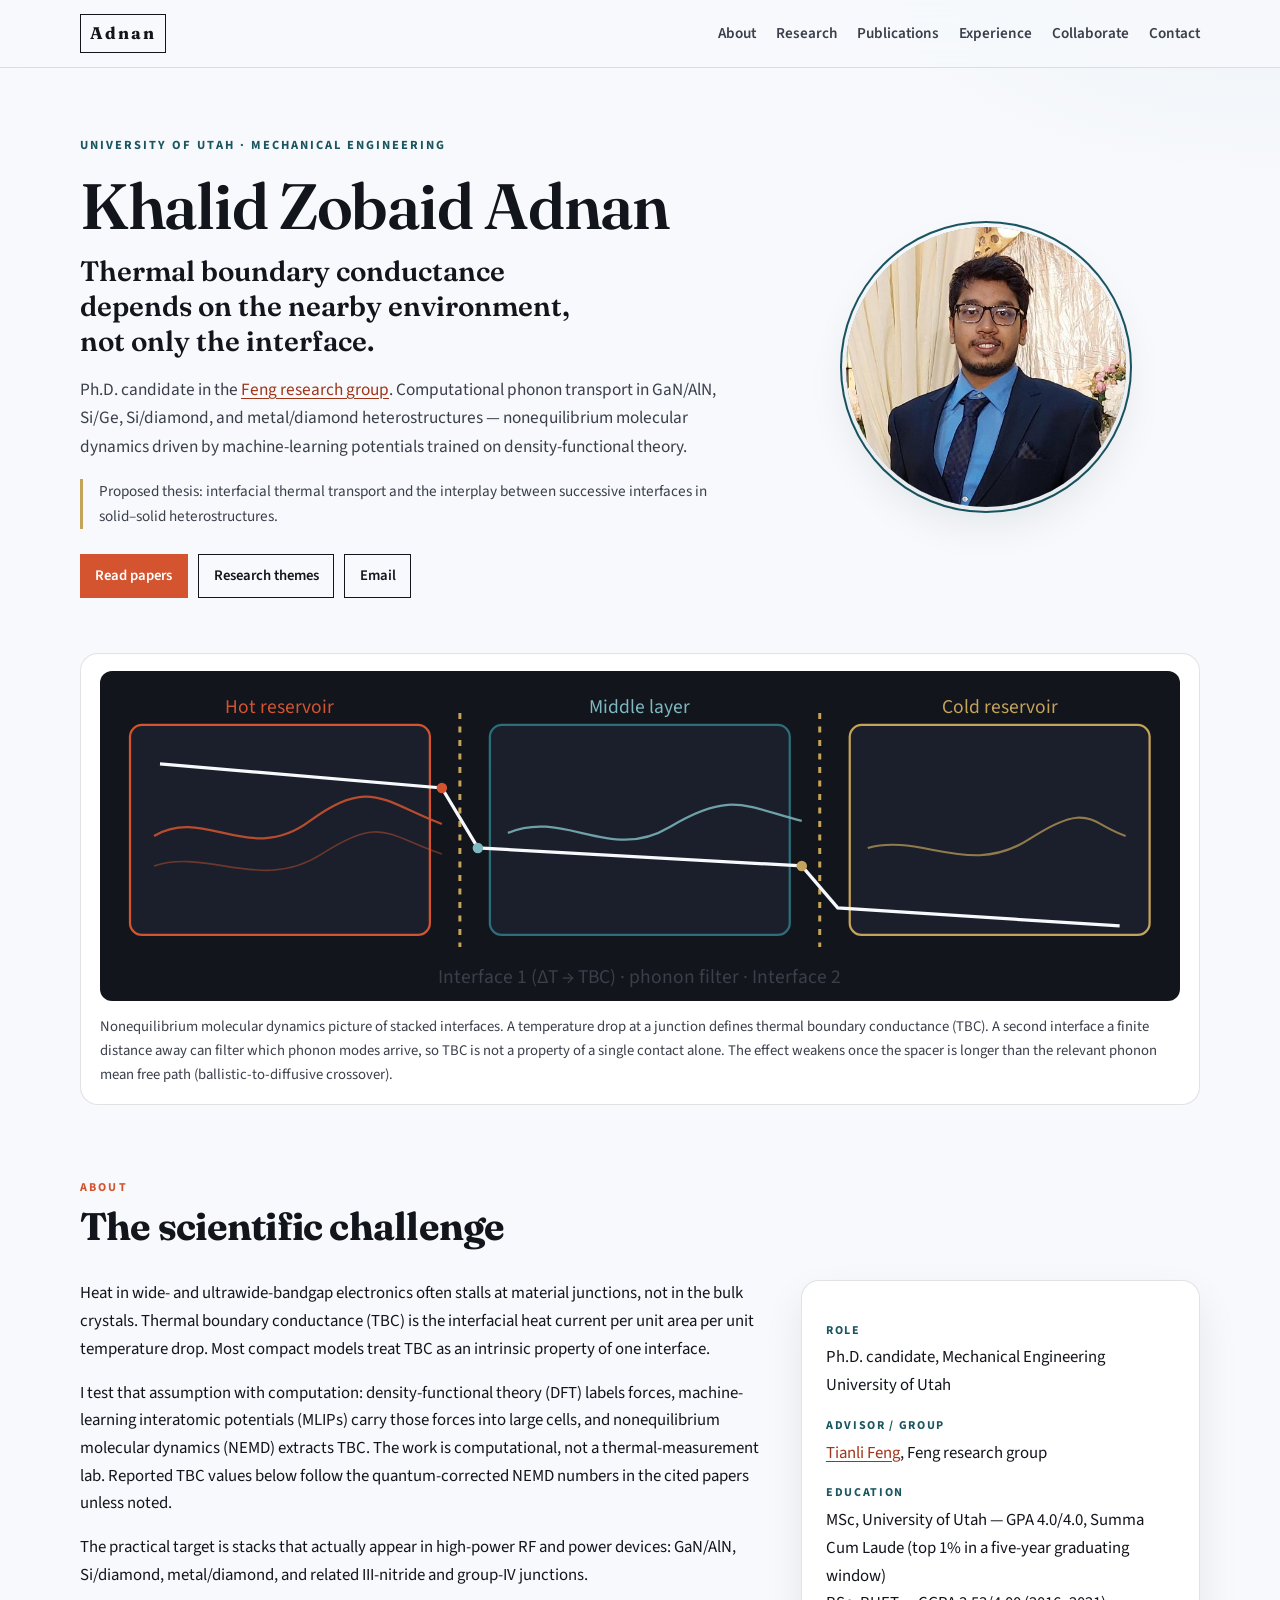
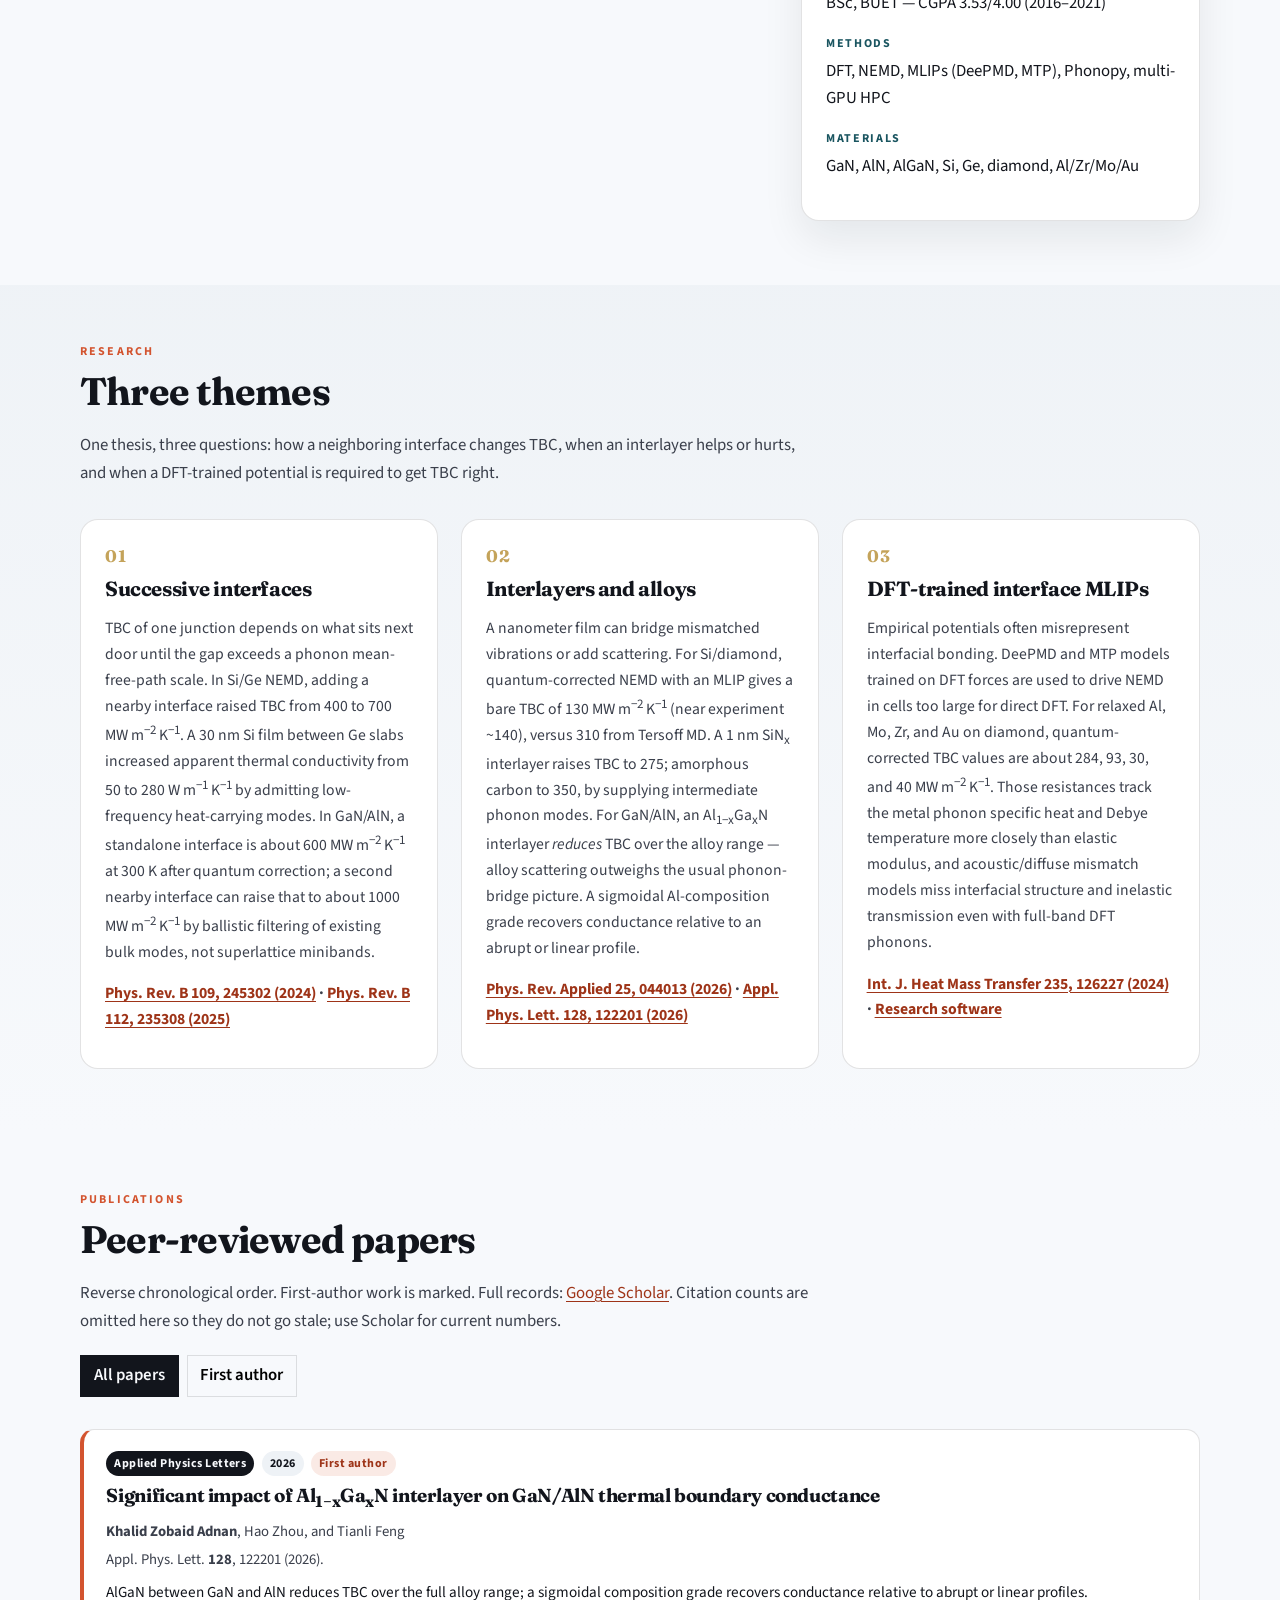
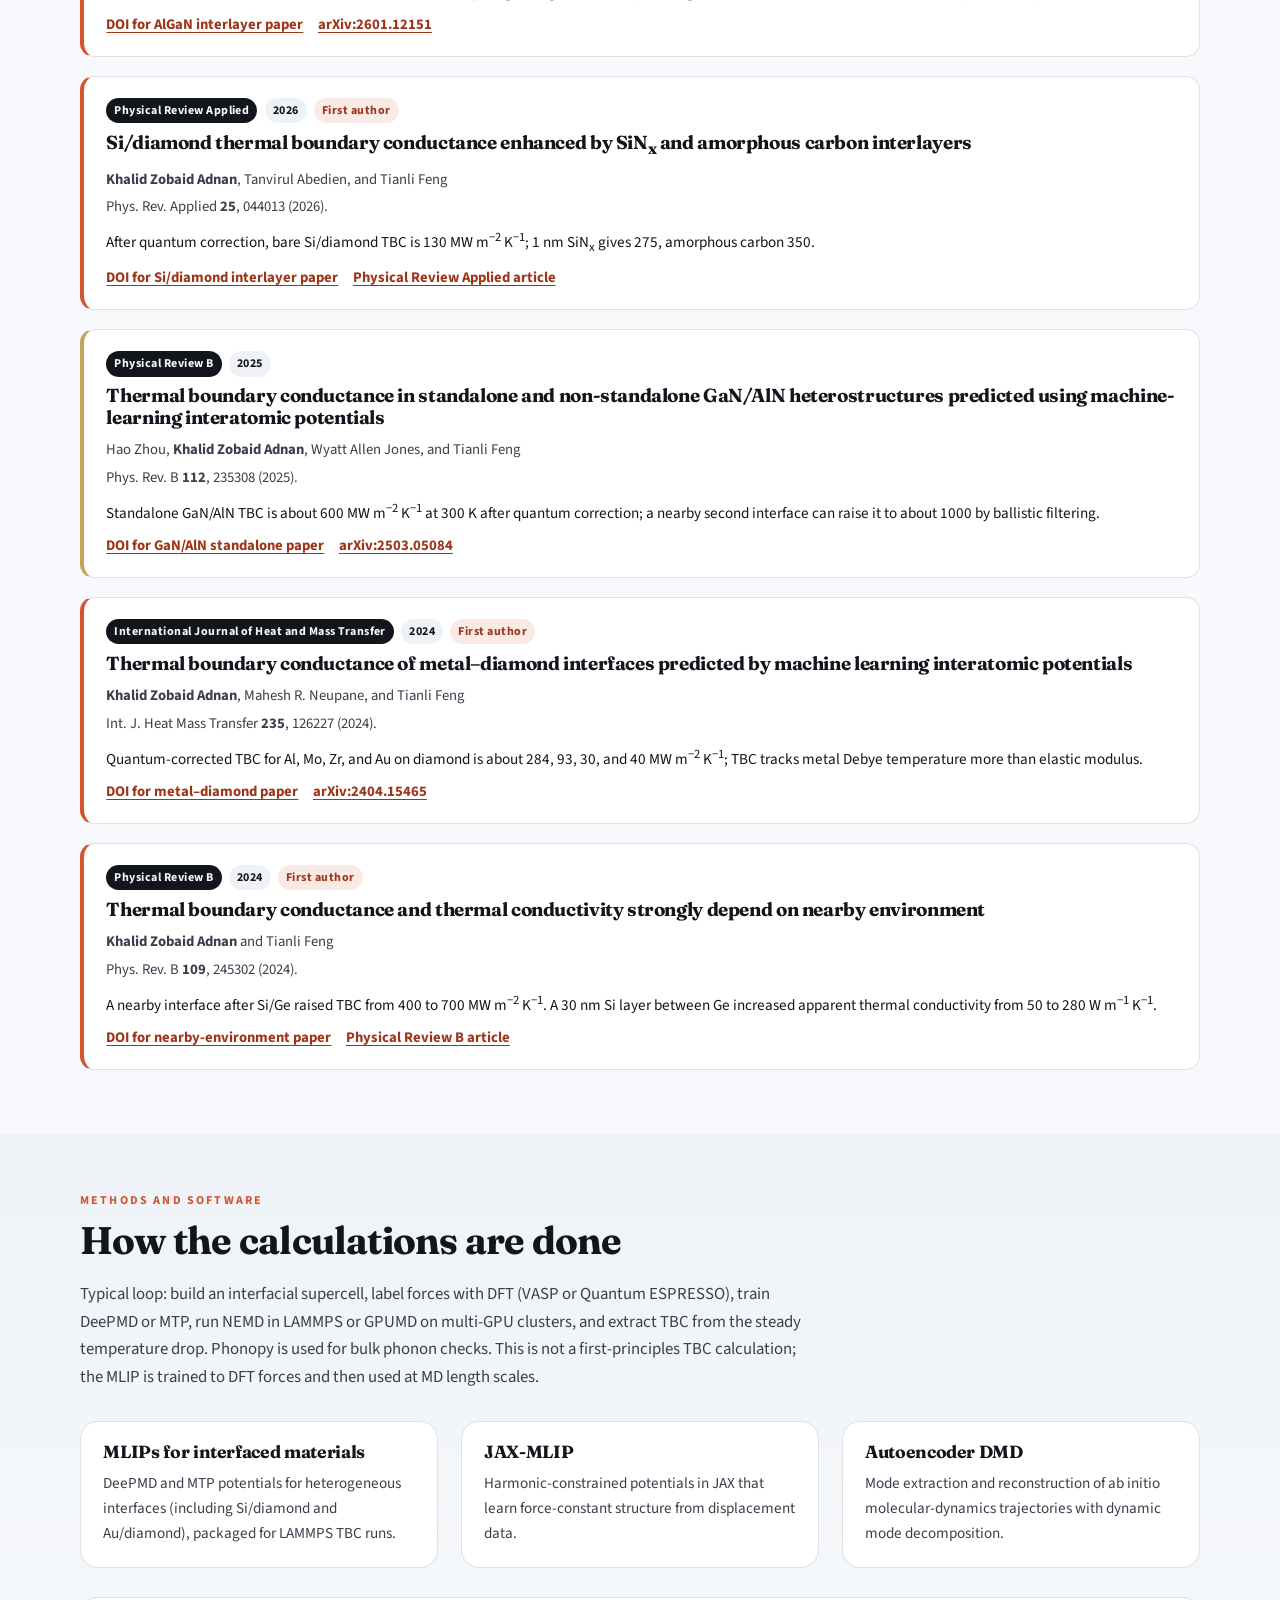
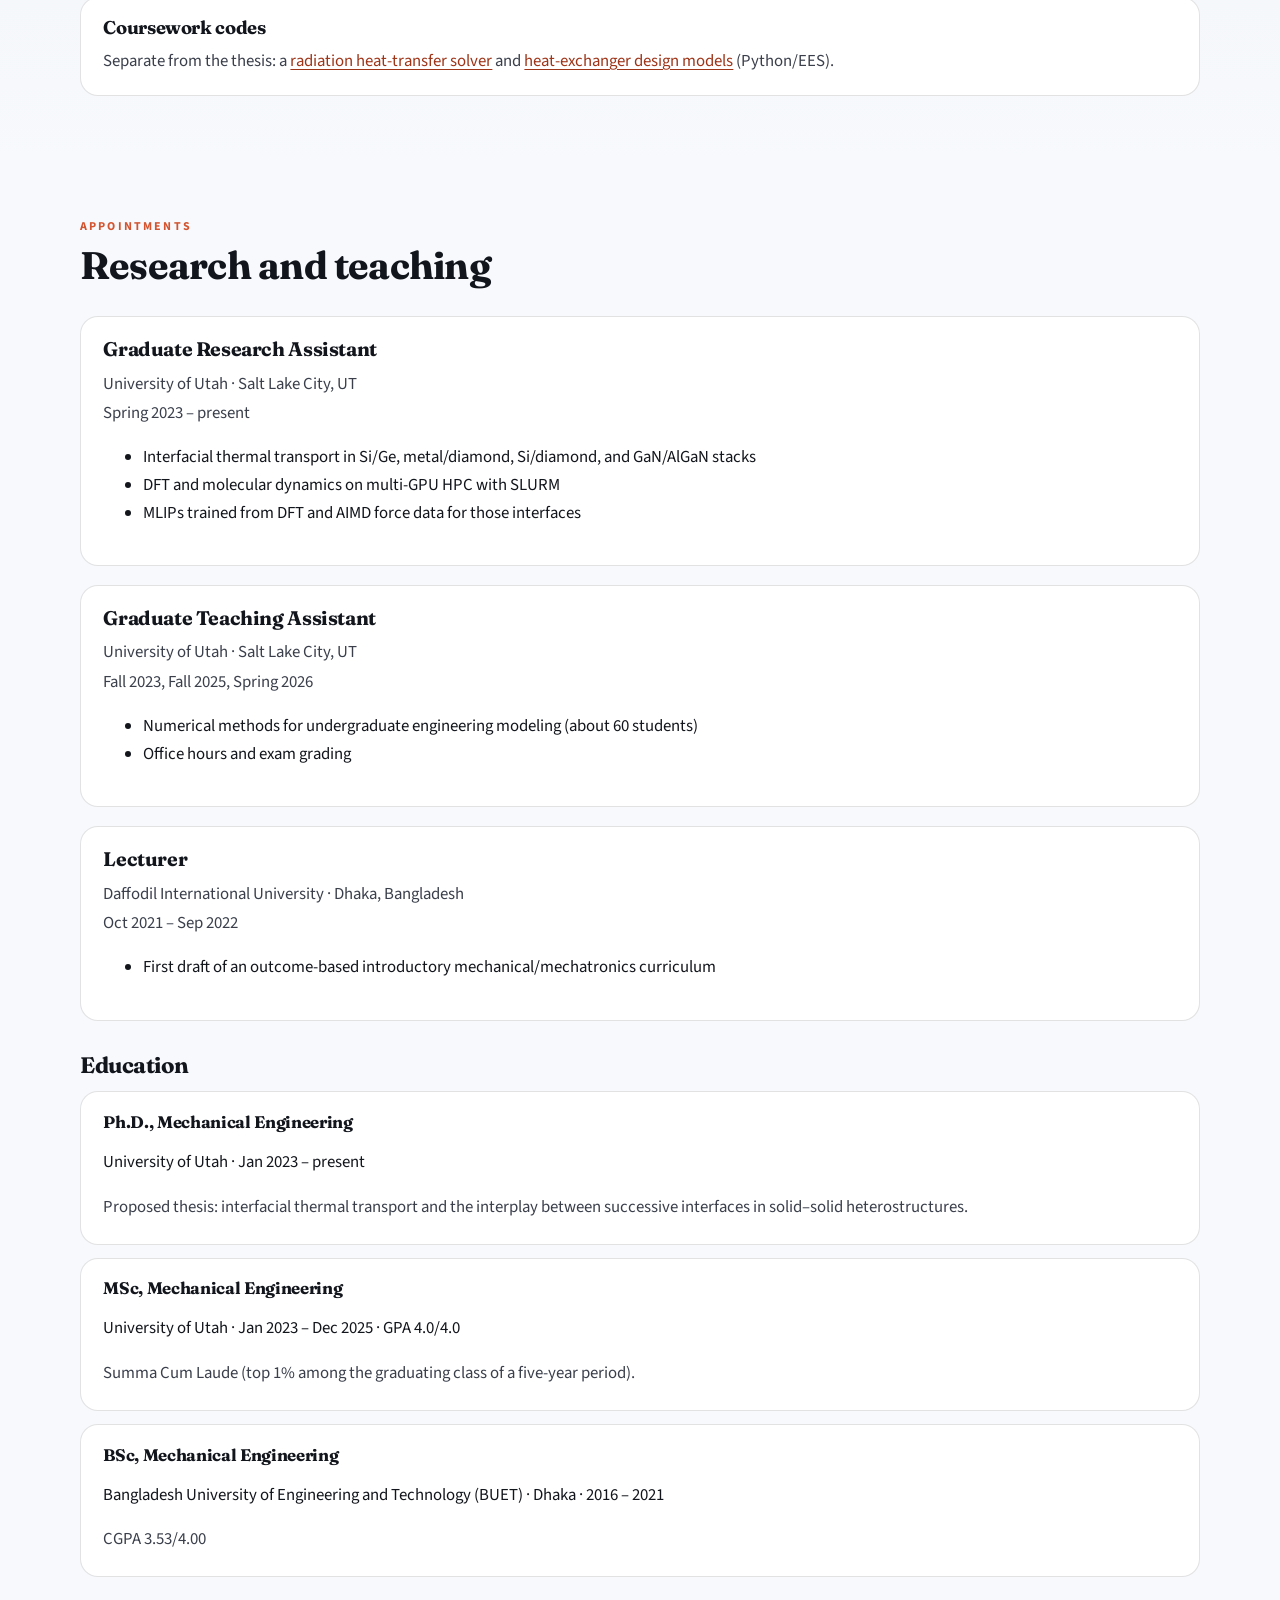
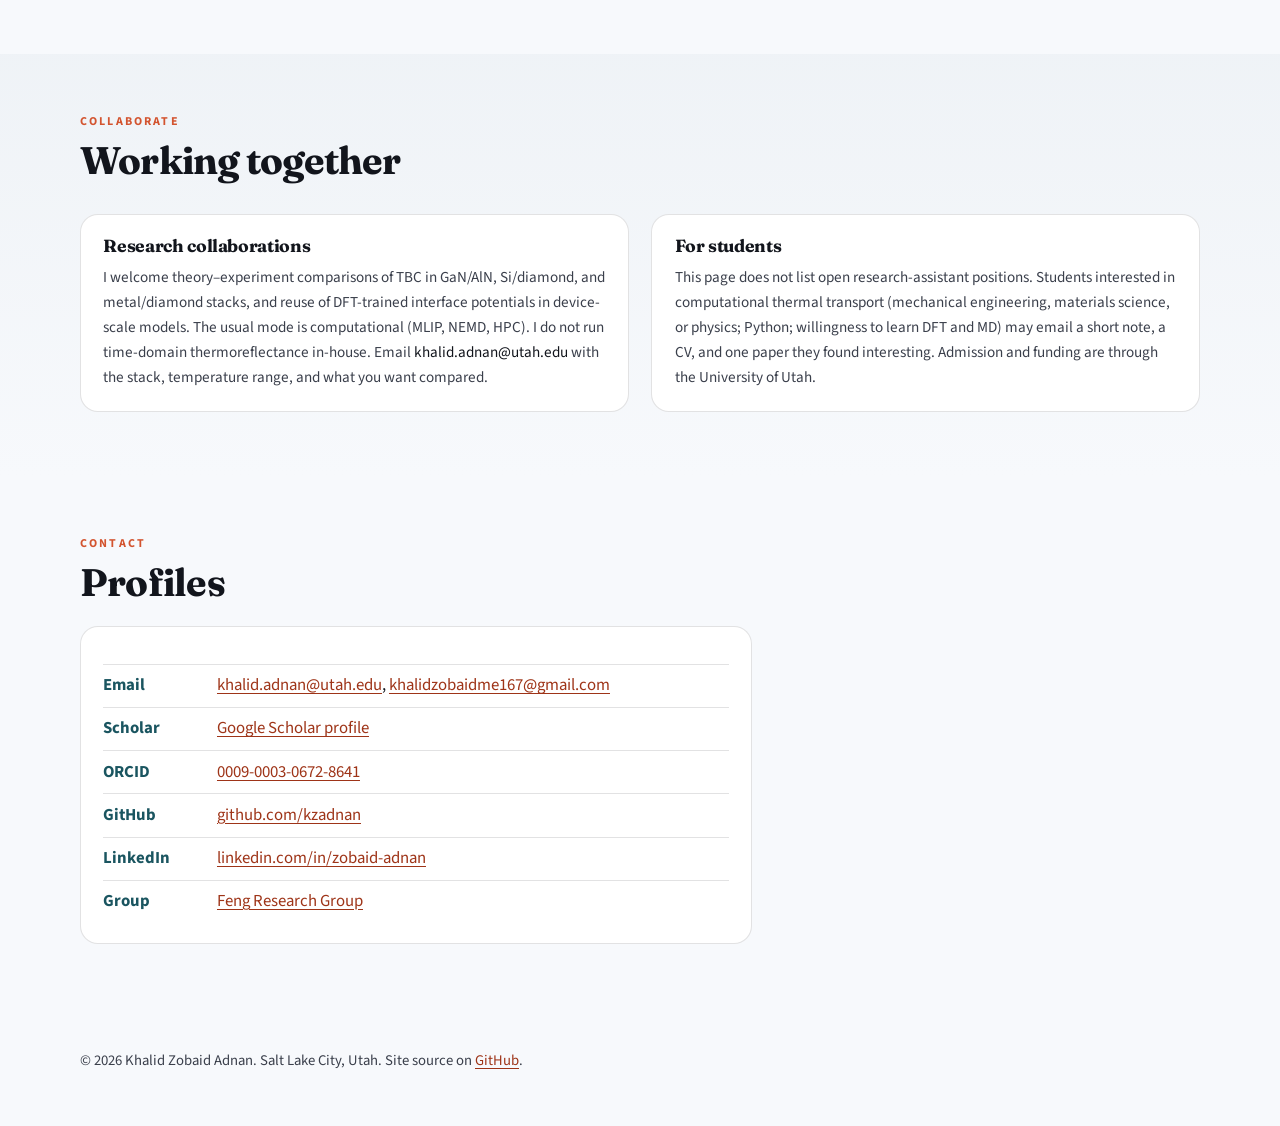
==== index.html @ 40c220f3 "Rebuild the site around the successive-interface claim and three research themes. Co-authored-by: Cu" ====
<!DOCTYPE html>
<html lang="en">
<head>
  <meta charset="UTF-8">
  <meta name="viewport" content="width=device-width, initial-scale=1">
  <title>Khalid Zobaid Adnan | Thermal boundary conductance in heterostructures</title>
  <meta name="description" content="Khalid Zobaid Adnan is a Ph.D. candidate in Mechanical Engineering at the University of Utah. He studies thermal boundary conductance in GaN/AlN, Si/Ge, Si/diamond, and metal/diamond stacks using DFT-trained machine-learning potentials and nonequilibrium molecular dynamics.">
  <meta name="author" content="Khalid Zobaid Adnan">
  <meta name="google-site-verification" content="PYgnlwF0awDZZ8U02YYCWoMwPbV5SCxylWDKqKboNOk">
  <link rel="canonical" href="https://kzadnan.github.io/">
  <link rel="sitemap" type="application/xml" title="Sitemap" href="https://kzadnan.github.io/sitemap.xml">
  <link rel="icon" type="image/svg+xml" href="assets/favicon.svg">
  <script type="application/ld+json">
  {
    "@context": "https://schema.org",
    "@type": "ProfilePage",
    "mainEntity": {
      "@type": "Person",
      "name": "Khalid Zobaid Adnan",
      "url": "https://kzadnan.github.io/",
      "jobTitle": "Ph.D. Candidate in Mechanical Engineering",
      "affiliation": {
        "@type": "Organization",
        "name": "University of Utah"
      },
      "email": [
        "mailto:khalid.adnan@utah.edu",
        "mailto:khalidzobaidme167@gmail.com"
      ],
      "sameAs": [
        "https://scholar.google.com/citations?user=MXLTLekAAAAJ",
        "https://github.com/kzadnan",
        "https://www.linkedin.com/in/zobaid-adnan/",
        "https://orcid.org/0009-0003-0672-8641",
        "https://feng.mech.utah.edu/"
      ],
      "description": "Computational phonon transport: thermal boundary conductance in solid-solid heterostructures using DFT-trained machine-learning interatomic potentials and nonequilibrium molecular dynamics."
    }
  }
  </script>
  <meta property="og:title" content="Khalid Zobaid Adnan | Thermal boundary conductance">
  <meta property="og:description" content="Ph.D. candidate, University of Utah. Thermal boundary conductance depends on nearby interfaces and interlayer chemistry in GaN, AlN, Si, Ge, and diamond stacks.">
  <meta property="og:type" content="website">
  <meta property="og:url" content="https://kzadnan.github.io/">
  <meta property="og:image" content="https://kzadnan.github.io/assets/profile.jpg">
  <meta name="twitter:card" content="summary">
  <link rel="preconnect" href="https://fonts.googleapis.com">
  <link rel="preconnect" href="https://fonts.gstatic.com" crossorigin>
  <link href="https://fonts.googleapis.com/css2?family=Fraunces:opsz,wght@9..144,500;9..144,600;9..144,700&family=Source+Sans+3:ital,wght@0,400;0,500;0,600;0,700;1,400&display=swap" rel="stylesheet">
  <link rel="stylesheet" href="css/style.css">
</head>
<body>
  <a class="skip-link" href="#main">Skip to content</a>

  <header class="site-header">
    <div class="header-inner">
      <a class="wordmark" href="#top">Adnan</a>
      <button class="nav-toggle" type="button" aria-expanded="false" aria-controls="site-nav" aria-label="Open menu">
        <span></span><span></span>
      </button>
      <nav id="site-nav" class="site-nav" aria-label="Primary">
        <a href="#about">About</a>
        <a href="#research">Research</a>
        <a href="#publications">Publications</a>
        <a href="#experience">Experience</a>
        <a href="#collaborate">Collaborate</a>
        <a href="#contact">Contact</a>
      </nav>
    </div>
  </header>

  <main id="main">
    <section id="top" class="hero">
      <div class="hero-copy">
        <p class="eyebrow">University of Utah &middot; Mechanical Engineering</p>
        <h1>Khalid Zobaid Adnan</h1>
        <p class="claim">Thermal boundary conductance depends on the nearby environment, not only the interface.</p>
        <p class="lede">Ph.D. candidate in the <a href="https://feng.mech.utah.edu/" target="_blank" rel="noopener">Feng research group</a>. Computational phonon transport in GaN/AlN, Si/Ge, Si/diamond, and metal/diamond heterostructures &mdash; nonequilibrium molecular dynamics driven by machine-learning potentials trained on density-functional theory.</p>
        <p class="thesis">Proposed thesis: interfacial thermal transport and the interplay between successive interfaces in solid&ndash;solid heterostructures.</p>
        <div class="hero-links">
          <a class="btn btn-primary" href="#publications">Read papers</a>
          <a class="btn" href="#research">Research themes</a>
          <a class="btn" href="mailto:khalid.adnan@utah.edu">Email</a>
        </div>
      </div>
      <figure class="hero-photo">
        <img src="assets/profile.jpg" alt="Portrait of Khalid Zobaid Adnan" width="460" height="460">
      </figure>
    </section>

    <figure class="schematic" aria-labelledby="schematic-caption">
      <svg viewBox="0 0 720 220" role="img" aria-label="Schematic of two material slabs with a temperature drop at the interface and a second interface that filters phonon modes.">
        <rect x="20" y="36" width="200" height="140" rx="8" fill="#1a1f2b" stroke="#d3542f" stroke-width="1.5"/>
        <rect x="260" y="36" width="200" height="140" rx="8" fill="#1a1f2b" stroke="#2c6e7a" stroke-width="1.5"/>
        <rect x="500" y="36" width="200" height="140" rx="8" fill="#1a1f2b" stroke="#c4a35a" stroke-width="1.5"/>
        <line x1="240" y1="28" x2="240" y2="184" stroke="#c4a35a" stroke-width="2" stroke-dasharray="4 5"/>
        <line x1="480" y1="28" x2="480" y2="184" stroke="#c4a35a" stroke-width="2" stroke-dasharray="4 5"/>
        <text x="120" y="28" text-anchor="middle" fill="#d3542f" font-size="13" font-family="Source Sans 3, sans-serif">Hot reservoir</text>
        <text x="360" y="28" text-anchor="middle" fill="#7eb8c0" font-size="13" font-family="Source Sans 3, sans-serif">Middle layer</text>
        <text x="600" y="28" text-anchor="middle" fill="#c4a35a" font-size="13" font-family="Source Sans 3, sans-serif">Cold reservoir</text>
        <path d="M36 110 C70 90, 100 130, 140 100 S190 88, 228 102" fill="none" stroke="#d3542f" stroke-width="1.5" opacity="0.85"/>
        <path d="M36 130 C72 118, 108 148, 148 122 S192 110, 228 122" fill="none" stroke="#d3542f" stroke-width="1.1" opacity="0.45"/>
        <path d="M272 108 C310 92, 340 128, 380 104 S430 90, 468 100" fill="none" stroke="#7eb8c0" stroke-width="1.5" opacity="0.85"/>
        <path d="M512 118 C548 108, 580 138, 620 112 S660 102, 684 110" fill="none" stroke="#c4a35a" stroke-width="1.4" opacity="0.7"/>
        <polyline points="40,62 228,78 252,118 468,130 492,158 680,170" fill="none" stroke="#f7f9fc" stroke-width="2.2"/>
        <circle cx="228" cy="78" r="3.5" fill="#d3542f"/>
        <circle cx="252" cy="118" r="3.5" fill="#7eb8c0"/>
        <circle cx="468" cy="130" r="3.5" fill="#c4a35a"/>
        <text x="360" y="208" text-anchor="middle" fill="#3a3f4b" font-size="13" font-family="Source Sans 3, sans-serif">Interface 1 (ΔT → TBC) · phonon filter · Interface 2</text>
      </svg>
      <figcaption id="schematic-caption">Nonequilibrium molecular dynamics picture of stacked interfaces. A temperature drop at a junction defines thermal boundary conductance (TBC). A second interface a finite distance away can filter which phonon modes arrive, so TBC is not a property of a single contact alone. The effect weakens once the spacer is longer than the relevant phonon mean free path (ballistic-to-diffusive crossover).</figcaption>
    </figure>

    <section id="about" class="section">
      <div class="section-head">
        <p class="kicker">About</p>
        <h2>The scientific challenge</h2>
      </div>
      <div class="about-grid">
        <div class="prose">
          <p>Heat in wide- and ultrawide-bandgap electronics often stalls at material junctions, not in the bulk crystals. Thermal boundary conductance (TBC) is the interfacial heat current per unit area per unit temperature drop. Most compact models treat TBC as an intrinsic property of one interface.</p>
          <p>I test that assumption with computation: density-functional theory (DFT) labels forces, machine-learning interatomic potentials (MLIPs) carry those forces into large cells, and nonequilibrium molecular dynamics (NEMD) extracts TBC. The work is computational, not a thermal-measurement lab. Reported TBC values below follow the quantum-corrected NEMD numbers in the cited papers unless noted.</p>
          <p>The practical target is stacks that actually appear in high-power RF and power devices: GaN/AlN, Si/diamond, metal/diamond, and related III-nitride and group-IV junctions.</p>
        </div>
        <aside class="facts">
          <dl>
            <dt>Role</dt>
            <dd>Ph.D. candidate, Mechanical Engineering<br>University of Utah</dd>
            <dt>Advisor / group</dt>
            <dd><a href="https://feng.mech.utah.edu/" target="_blank" rel="noopener">Tianli Feng</a>, Feng research group</dd>
            <dt>Education</dt>
            <dd>MSc, University of Utah &mdash; GPA 4.0/4.0, Summa Cum Laude (top 1% in a five-year graduating window)<br>BSc, BUET &mdash; CGPA 3.53/4.00 (2016&ndash;2021)</dd>
            <dt>Methods</dt>
            <dd>DFT, NEMD, MLIPs (DeePMD, MTP), Phonopy, multi-GPU HPC</dd>
            <dt>Materials</dt>
            <dd>GaN, AlN, AlGaN, Si, Ge, diamond, Al/Zr/Mo/Au</dd>
          </dl>
        </aside>
      </div>
    </section>

    <section id="research" class="section section-alt">
      <div class="section-head">
        <p class="kicker">Research</p>
        <h2>Three themes</h2>
        <p class="section-lead">One thesis, three questions: how a neighboring interface changes TBC, when an interlayer helps or hurts, and when a DFT-trained potential is required to get TBC right.</p>
      </div>

      <div class="theme-grid">
        <article class="theme">
          <span class="interest-num">01</span>
          <h3>Successive interfaces</h3>
          <p>TBC of one junction depends on what sits next door until the gap exceeds a phonon mean-free-path scale. In Si/Ge NEMD, adding a nearby interface raised TBC from 400 to 700 MW m<sup>−2</sup> K<sup>−1</sup>. A 30 nm Si film between Ge slabs increased apparent thermal conductivity from 50 to 280 W m<sup>−1</sup> K<sup>−1</sup> by admitting low-frequency heat-carrying modes. In GaN/AlN, a standalone interface is about 600 MW m<sup>−2</sup> K<sup>−1</sup> at 300 K after quantum correction; a second nearby interface can raise that to about 1000 MW m<sup>−2</sup> K<sup>−1</sup> by ballistic filtering of existing bulk modes, not superlattice minibands.</p>
          <p class="theme-links"><a href="#pub-prb-2024">Phys. Rev. B 109, 245302 (2024)</a> · <a href="#pub-prb-2025">Phys. Rev. B 112, 235308 (2025)</a></p>
        </article>

        <article class="theme">
          <span class="interest-num">02</span>
          <h3>Interlayers and alloys</h3>
          <p>A nanometer film can bridge mismatched vibrations or add scattering. For Si/diamond, quantum-corrected NEMD with an MLIP gives a bare TBC of 130 MW m<sup>−2</sup> K<sup>−1</sup> (near experiment ~140), versus 310 from Tersoff MD. A 1 nm SiN<sub>x</sub> interlayer raises TBC to 275; amorphous carbon to 350, by supplying intermediate phonon modes. For GaN/AlN, an Al<sub>1−x</sub>Ga<sub>x</sub>N interlayer <em>reduces</em> TBC over the alloy range &mdash; alloy scattering outweighs the usual phonon-bridge picture. A sigmoidal Al-composition grade recovers conductance relative to an abrupt or linear profile.</p>
          <p class="theme-links"><a href="#pub-pra-2026">Phys. Rev. Applied 25, 044013 (2026)</a> · <a href="#pub-apl-2026">Appl. Phys. Lett. 128, 122201 (2026)</a></p>
        </article>

        <article class="theme">
          <span class="interest-num">03</span>
          <h3>DFT-trained interface MLIPs</h3>
          <p>Empirical potentials often misrepresent interfacial bonding. DeePMD and MTP models trained on DFT forces are used to drive NEMD in cells too large for direct DFT. For relaxed Al, Mo, Zr, and Au on diamond, quantum-corrected TBC values are about 284, 93, 30, and 40 MW m<sup>−2</sup> K<sup>−1</sup>. Those resistances track the metal phonon specific heat and Debye temperature more closely than elastic modulus, and acoustic/diffuse mismatch models miss interfacial structure and inelastic transmission even with full-band DFT phonons.</p>
          <p class="theme-links"><a href="#pub-ijhmt-2024">Int. J. Heat Mass Transfer 235, 126227 (2024)</a> · <a href="#software">Research software</a></p>
        </article>
      </div>
    </section>

    <section id="publications" class="section">
      <div class="section-head">
        <p class="kicker">Publications</p>
        <h2>Peer-reviewed papers</h2>
        <p class="section-lead">Reverse chronological order. First-author work is marked. Full records: <a href="https://scholar.google.com/citations?user=MXLTLekAAAAJ" target="_blank" rel="noopener">Google Scholar</a>. Citation counts are omitted here so they do not go stale; use Scholar for current numbers.</p>
        <div class="pub-filters" role="group" aria-label="Filter publications">
          <button class="filter is-active" data-filter="all" type="button" aria-pressed="true">All papers</button>
          <button class="filter" data-filter="first" type="button" aria-pressed="false">First author</button>
        </div>
      </div>

      <ol class="pub-list">
        <li class="pub" id="pub-apl-2026" data-role="first">
          <div class="pub-content">
            <div class="pub-meta">
              <span class="venue">Applied Physics Letters</span>
              <span class="year">2026</span>
              <span class="badge">First author</span>
            </div>
            <h3>Significant impact of Al<sub>1−x</sub>Ga<sub>x</sub>N interlayer on GaN/AlN thermal boundary conductance</h3>
            <p class="authors"><strong>Khalid Zobaid Adnan</strong>, Hao Zhou, and Tianli Feng</p>
            <p class="cite">Appl. Phys. Lett. <strong>128</strong>, 122201 (2026).</p>
            <p class="highlight">AlGaN between GaN and AlN reduces TBC over the full alloy range; a sigmoidal composition grade recovers conductance relative to abrupt or linear profiles.</p>
            <div class="pub-links">
              <a href="https://doi.org/10.1063/5.0323350" target="_blank" rel="noopener">DOI for AlGaN interlayer paper</a>
              <a href="https://arxiv.org/abs/2601.12151" target="_blank" rel="noopener">arXiv:2601.12151</a>
            </div>
          </div>
        </li>

        <li class="pub" id="pub-pra-2026" data-role="first">
          <div class="pub-content">
            <div class="pub-meta">
              <span class="venue">Physical Review Applied</span>
              <span class="year">2026</span>
              <span class="badge">First author</span>
            </div>
            <h3>Si/diamond thermal boundary conductance enhanced by SiN<sub>x</sub> and amorphous carbon interlayers</h3>
            <p class="authors"><strong>Khalid Zobaid Adnan</strong>, Tanvirul Abedien, and Tianli Feng</p>
            <p class="cite">Phys. Rev. Applied <strong>25</strong>, 044013 (2026).</p>
            <p class="highlight">After quantum correction, bare Si/diamond TBC is 130 MW m<sup>−2</sup> K<sup>−1</sup>; 1 nm SiN<sub>x</sub> gives 275, amorphous carbon 350.</p>
            <div class="pub-links">
              <a href="https://doi.org/10.1103/84jf-svtg" target="_blank" rel="noopener">DOI for Si/diamond interlayer paper</a>
              <a href="https://journals.aps.org/prapplied/abstract/10.1103/84jf-svtg" target="_blank" rel="noopener">Physical Review Applied article</a>
            </div>
          </div>
        </li>

        <li class="pub" id="pub-prb-2025" data-role="coauthor">
          <div class="pub-content">
            <div class="pub-meta">
              <span class="venue">Physical Review B</span>
              <span class="year">2025</span>
            </div>
            <h3>Thermal boundary conductance in standalone and non-standalone GaN/AlN heterostructures predicted using machine-learning interatomic potentials</h3>
            <p class="authors">Hao Zhou, <strong>Khalid Zobaid Adnan</strong>, Wyatt Allen Jones, and Tianli Feng</p>
            <p class="cite">Phys. Rev. B <strong>112</strong>, 235308 (2025).</p>
            <p class="highlight">Standalone GaN/AlN TBC is about 600 MW m<sup>−2</sup> K<sup>−1</sup> at 300 K after quantum correction; a nearby second interface can raise it to about 1000 by ballistic filtering.</p>
            <div class="pub-links">
              <a href="https://doi.org/10.1103/w7qp-tl6z" target="_blank" rel="noopener">DOI for GaN/AlN standalone paper</a>
              <a href="https://arxiv.org/abs/2503.05084" target="_blank" rel="noopener">arXiv:2503.05084</a>
            </div>
          </div>
        </li>

        <li class="pub" id="pub-ijhmt-2024" data-role="first">
          <div class="pub-content">
            <div class="pub-meta">
              <span class="venue">International Journal of Heat and Mass Transfer</span>
              <span class="year">2024</span>
              <span class="badge">First author</span>
            </div>
            <h3>Thermal boundary conductance of metal&ndash;diamond interfaces predicted by machine learning interatomic potentials</h3>
            <p class="authors"><strong>Khalid Zobaid Adnan</strong>, Mahesh R. Neupane, and Tianli Feng</p>
            <p class="cite">Int. J. Heat Mass Transfer <strong>235</strong>, 126227 (2024).</p>
            <p class="highlight">Quantum-corrected TBC for Al, Mo, Zr, and Au on diamond is about 284, 93, 30, and 40 MW m<sup>−2</sup> K<sup>−1</sup>; TBC tracks metal Debye temperature more than elastic modulus.</p>
            <div class="pub-links">
              <a href="https://doi.org/10.1016/j.ijheatmasstransfer.2024.126227" target="_blank" rel="noopener">DOI for metal–diamond paper</a>
              <a href="https://arxiv.org/abs/2404.15465" target="_blank" rel="noopener">arXiv:2404.15465</a>
            </div>
          </div>
        </li>

        <li class="pub" id="pub-prb-2024" data-role="first">
          <div class="pub-content">
            <div class="pub-meta">
              <span class="venue">Physical Review B</span>
              <span class="year">2024</span>
              <span class="badge">First author</span>
            </div>
            <h3>Thermal boundary conductance and thermal conductivity strongly depend on nearby environment</h3>
            <p class="authors"><strong>Khalid Zobaid Adnan</strong> and Tianli Feng</p>
            <p class="cite">Phys. Rev. B <strong>109</strong>, 245302 (2024).</p>
            <p class="highlight">A nearby interface after Si/Ge raised TBC from 400 to 700 MW m<sup>−2</sup> K<sup>−1</sup>. A 30 nm Si layer between Ge increased apparent thermal conductivity from 50 to 280 W m<sup>−1</sup> K<sup>−1</sup>.</p>
            <div class="pub-links">
              <a href="https://doi.org/10.1103/PhysRevB.109.245302" target="_blank" rel="noopener">DOI for nearby-environment paper</a>
              <a href="https://journals.aps.org/prb/abstract/10.1103/PhysRevB.109.245302" target="_blank" rel="noopener">Physical Review B article</a>
            </div>
          </div>
        </li>
      </ol>
    </section>

    <section id="software" class="section section-alt">
      <div class="section-head">
        <p class="kicker">Methods and software</p>
        <h2>How the calculations are done</h2>
        <p class="section-lead">Typical loop: build an interfacial supercell, label forces with DFT (VASP or Quantum ESPRESSO), train DeePMD or MTP, run NEMD in LAMMPS or GPUMD on multi-GPU clusters, and extract TBC from the steady temperature drop. Phonopy is used for bulk phonon checks. This is not a first-principles TBC calculation; the MLIP is trained to DFT forces and then used at MD length scales.</p>
      </div>
      <div class="software-grid">
        <article class="soft">
          <h3><a href="https://github.com/kzadnan/Machine_Learning_Interatomic_Potential_for_interfaced_Materials" target="_blank" rel="noopener">MLIPs for interfaced materials</a></h3>
          <p>DeePMD and MTP potentials for heterogeneous interfaces (including Si/diamond and Au/diamond), packaged for LAMMPS TBC runs.</p>
        </article>
        <article class="soft">
          <h3><a href="https://github.com/kzadnan/JAX-MLIP" target="_blank" rel="noopener">JAX-MLIP</a></h3>
          <p>Harmonic-constrained potentials in JAX that learn force-constant structure from displacement data.</p>
        </article>
        <article class="soft">
          <h3><a href="https://github.com/kzadnan/Autoencoder_NN_DMD" target="_blank" rel="noopener">Autoencoder DMD</a></h3>
          <p>Mode extraction and reconstruction of ab initio molecular-dynamics trajectories with dynamic mode decomposition.</p>
        </article>
      </div>
      <div class="coursework">
        <h3>Coursework codes</h3>
        <p>Separate from the thesis: a <a href="https://github.com/kzadnan/blackbody_radiation" target="_blank" rel="noopener">radiation heat-transfer solver</a> and <a href="https://github.com/kzadnan/Design_problem_HX" target="_blank" rel="noopener">heat-exchanger design models</a> (Python/EES).</p>
      </div>
    </section>

    <section id="experience" class="section">
      <div class="section-head">
        <p class="kicker">Appointments</p>
        <h2>Research and teaching</h2>
      </div>
      <div class="timeline">
        <article class="post">
          <header>
            <h3>Graduate Research Assistant</h3>
            <p class="org">University of Utah &middot; Salt Lake City, UT</p>
            <p class="when">Spring 2023 &ndash; present</p>
          </header>
          <ul>
            <li>Interfacial thermal transport in Si/Ge, metal/diamond, Si/diamond, and GaN/AlGaN stacks</li>
            <li>DFT and molecular dynamics on multi-GPU HPC with SLURM</li>
            <li>MLIPs trained from DFT and AIMD force data for those interfaces</li>
          </ul>
        </article>
        <article class="post">
          <header>
            <h3>Graduate Teaching Assistant</h3>
            <p class="org">University of Utah &middot; Salt Lake City, UT</p>
            <p class="when">Fall 2023, Fall 2025, Spring 2026</p>
          </header>
          <ul>
            <li>Numerical methods for undergraduate engineering modeling (about 60 students)</li>
            <li>Office hours and exam grading</li>
          </ul>
        </article>
        <article class="post">
          <header>
            <h3>Lecturer</h3>
            <p class="org">Daffodil International University &middot; Dhaka, Bangladesh</p>
            <p class="when">Oct 2021 &ndash; Sep 2022</p>
          </header>
          <ul>
            <li>First draft of an outcome-based introductory mechanical/mechatronics curriculum</li>
          </ul>
        </article>
      </div>

      <div class="edu-block">
        <h3>Education</h3>
        <article class="edu">
          <div>
            <h4>Ph.D., Mechanical Engineering</h4>
            <p>University of Utah &middot; Jan 2023 &ndash; present</p>
            <p class="muted">Proposed thesis: interfacial thermal transport and the interplay between successive interfaces in solid&ndash;solid heterostructures.</p>
          </div>
        </article>
        <article class="edu">
          <div>
            <h4>MSc, Mechanical Engineering</h4>
            <p>University of Utah &middot; Jan 2023 &ndash; Dec 2025 &middot; GPA 4.0/4.0</p>
            <p class="muted">Summa Cum Laude (top 1% among the graduating class of a five-year period).</p>
          </div>
        </article>
        <article class="edu">
          <div>
            <h4>BSc, Mechanical Engineering</h4>
            <p>Bangladesh University of Engineering and Technology (BUET) &middot; Dhaka &middot; 2016 &ndash; 2021</p>
            <p class="muted">CGPA 3.53/4.00</p>
          </div>
        </article>
      </div>
    </section>

    <section id="collaborate" class="section section-alt">
      <div class="section-head">
        <p class="kicker">Collaborate</p>
        <h2>Working together</h2>
      </div>
      <div class="collab-grid">
        <article class="soft">
          <h3>Research collaborations</h3>
          <p>I welcome theory&ndash;experiment comparisons of TBC in GaN/AlN, Si/diamond, and metal/diamond stacks, and reuse of DFT-trained interface potentials in device-scale models. The usual mode is computational (MLIP, NEMD, HPC). I do not run time-domain thermoreflectance in-house. Email <a href="mailto:khalid.adnan@utah.edu">khalid.adnan@utah.edu</a> with the stack, temperature range, and what you want compared.</p>
        </article>
        <article class="soft">
          <h3>For students</h3>
          <p>This page does not list open research-assistant positions. Students interested in computational thermal transport (mechanical engineering, materials science, or physics; Python; willingness to learn DFT and MD) may email a short note, a CV, and one paper they found interesting. Admission and funding are through the University of Utah.</p>
        </article>
      </div>
    </section>

    <section id="contact" class="section">
      <div class="section-head">
        <p class="kicker">Contact</p>
        <h2>Profiles</h2>
      </div>
      <div class="contact-card">
        <ul class="contact-list">
          <li>
            <span>Email</span>
            <span>
              <a href="mailto:khalid.adnan@utah.edu">khalid.adnan@utah.edu</a>,
              <a href="mailto:khalidzobaidme167@gmail.com">khalidzobaidme167@gmail.com</a>
            </span>
          </li>
          <li><span>Scholar</span> <a href="https://scholar.google.com/citations?user=MXLTLekAAAAJ" target="_blank" rel="noopener">Google Scholar profile</a></li>
          <li><span>ORCID</span> <a href="https://orcid.org/0009-0003-0672-8641" target="_blank" rel="noopener">0009-0003-0672-8641</a></li>
          <li><span>GitHub</span> <a href="https://github.com/kzadnan" target="_blank" rel="noopener">github.com/kzadnan</a></li>
          <li><span>LinkedIn</span> <a href="https://www.linkedin.com/in/zobaid-adnan/" target="_blank" rel="noopener">linkedin.com/in/zobaid-adnan</a></li>
          <li><span>Group</span> <a href="https://feng.mech.utah.edu/" target="_blank" rel="noopener">Feng Research Group</a></li>
        </ul>
      </div>
    </section>
  </main>

  <footer class="site-footer">
    <p>&copy; <span id="year"></span> Khalid Zobaid Adnan. Salt Lake City, Utah. Site source on <a href="https://github.com/kzadnan/kzadnan.github.io" target="_blank" rel="noopener">GitHub</a>.</p>
  </footer>

  <script src="js/main.js"></script>
</body>
</html>
---- css/style.css ----
:root {
  --ink: #12151c;
  --ink-soft: #3a3f4b;
  --paper: #f7f9fc;
  --paper-2: #eef2f6;
  --card: #ffffff;
  --line: rgba(18, 21, 28, 0.12);
  --heat: #d3542f;
  --heat-deep: #9e3418;
  --cool: #1a5560;
  --cool-light: #7eb8c0;
  --gold: #c4a35a;
  --shadow: 0 18px 40px rgba(18, 21, 28, 0.08);
  --radius: 18px;
  --max: 1120px;
}

*,
*::before,
*::after {
  box-sizing: border-box;
}

html {
  scroll-behavior: smooth;
}

body {
  margin: 0;
  color: var(--ink);
  background:
    radial-gradient(1200px 500px at 10% -10%, rgba(44, 110, 122, 0.05), transparent 50%),
    radial-gradient(900px 400px at 100% 0%, rgba(44, 110, 122, 0.04), transparent 45%),
    var(--paper);
  font-family: "Source Sans 3", "Segoe UI", sans-serif;
  font-size: 1.05rem;
  line-height: 1.65;
}

img,
svg {
  max-width: 100%;
  display: block;
}

a {
  color: var(--heat-deep);
  text-decoration-thickness: 1px;
  text-underline-offset: 0.18em;
}

a:hover {
  color: var(--heat);
}

h1,
h2,
h3,
h4 {
  font-family: Fraunces, Georgia, serif;
  line-height: 1.15;
  letter-spacing: -0.02em;
  margin: 0 0 0.5em;
}

.skip-link {
  position: absolute;
  left: 1rem;
  top: -4rem;
  background: var(--ink);
  color: var(--paper);
  padding: 0.5rem 0.8rem;
  z-index: 20;
}

.skip-link:focus {
  top: 1rem;
}

.site-header {
  position: sticky;
  top: 0;
  z-index: 10;
  backdrop-filter: blur(14px);
  background: rgba(247, 249, 252, 0.9);
  border-bottom: 1px solid var(--line);
}

.header-inner,
.hero,
.section,
.site-footer {
  width: min(var(--max), calc(100% - 2.4rem));
  margin-inline: auto;
}

.header-inner {
  display: flex;
  align-items: center;
  justify-content: space-between;
  min-height: 4.2rem;
}

.wordmark {
  font-family: Fraunces, serif;
  font-weight: 700;
  letter-spacing: 0.12em;
  color: var(--ink);
  text-decoration: none;
  border: 1px solid var(--ink);
  padding: 0.28rem 0.55rem;
}

.site-nav {
  display: flex;
  gap: 1.25rem;
}

.site-nav a {
  color: var(--ink-soft);
  text-decoration: none;
  font-weight: 600;
  font-size: 0.95rem;
}

.site-nav a:hover,
.site-nav a:focus {
  color: var(--heat);
}

.nav-toggle {
  display: none;
  width: 2.5rem;
  height: 2.5rem;
  border: 1px solid var(--line);
  background: transparent;
  padding: 0.55rem;
  flex-direction: column;
  justify-content: center;
  gap: 0.4rem;
}

.nav-toggle span {
  display: block;
  height: 2px;
  background: var(--ink);
}

/* Hero with profile photo */
.hero {
  display: grid;
  grid-template-columns: 1.2fr 0.8fr;
  gap: 3rem;
  padding: 4.2rem 0 3.4rem;
  align-items: center;
}

.eyebrow {
  text-transform: uppercase;
  letter-spacing: 0.16em;
  font-size: 0.78rem;
  font-weight: 700;
  color: var(--cool);
  margin: 0 0 0.8rem;
}

.hero h1 {
  font-size: clamp(2.6rem, 5vw, 4.4rem);
  font-weight: 600;
  margin-bottom: 0.7rem;
}

.lede {
  font-size: 1.08rem;
  color: var(--ink-soft);
  max-width: 42rem;
}

.claim {
  font-family: Fraunces, Georgia, serif;
  font-size: clamp(1.35rem, 2.4vw, 1.75rem);
  font-weight: 600;
  line-height: 1.25;
  margin: 0 0 0.85rem;
  max-width: 28ch;
}

.thesis {
  font-size: 0.95rem;
  color: var(--ink-soft);
  border-left: 3px solid var(--gold);
  padding-left: 1rem;
  max-width: 42rem;
}

.schematic {
  width: min(var(--max), calc(100% - 2.4rem));
  margin: 0 auto 1rem;
  background: var(--card);
  border: 1px solid var(--line);
  border-radius: var(--radius);
  padding: 1.1rem 1.2rem 1rem;
}

.schematic svg {
  width: 100%;
  height: auto;
  background: #12151c;
  border-radius: 12px;
}

.schematic figcaption {
  margin-top: 0.85rem;
  font-size: 0.92rem;
  color: var(--ink-soft);
}

.hero-links {
  display: flex;
  flex-wrap: wrap;
  gap: 0.65rem;
  margin-top: 1.6rem;
}

.btn {
  display: inline-flex;
  align-items: center;
  padding: 0.55rem 0.9rem;
  border: 1px solid var(--ink);
  color: var(--ink);
  text-decoration: none;
  font-weight: 600;
  font-size: 0.92rem;
  background: transparent;
}

.btn:hover {
  background: var(--ink);
  color: var(--paper);
}

.btn-primary {
  background: var(--heat);
  border-color: var(--heat);
  color: #fff;
}

.btn-primary:hover {
  background: var(--heat-deep);
  border-color: var(--heat-deep);
  color: #fff;
}

.hero-photo {
  margin: 0;
  display: flex;
  justify-content: center;
}

.hero-photo img {
  width: 280px;
  height: 280px;
  border-radius: 50%;
  object-fit: cover;
  box-shadow: var(--shadow), 0 0 0 4px var(--paper), 0 0 0 6px var(--cool);
}

/* Sections */
.section {
  padding: 3.6rem 0 4rem;
}

.section-alt {
  background: linear-gradient(180deg, rgba(238, 242, 246, 0.9), rgba(247, 249, 252, 0.4));
  width: 100%;
  padding-inline: max(1.2rem, calc((100% - var(--max)) / 2));
}

.kicker {
  margin: 0 0 0.4rem;
  text-transform: uppercase;
  letter-spacing: 0.18em;
  font-size: 0.75rem;
  font-weight: 700;
  color: var(--heat);
}

.section-head h2 {
  font-size: clamp(1.8rem, 3vw, 2.5rem);
  max-width: 28ch;
}

.section-lead {
  max-width: 46rem;
  color: var(--ink-soft);
}

/* About grid */
.about-grid {
  display: grid;
  grid-template-columns: 1.4fr 0.8fr;
  gap: 1.4rem;
  margin-top: 2rem;
}

.prose p {
  margin: 0 0 1rem;
}

.facts {
  background: var(--card);
  border: 1px solid var(--line);
  border-radius: var(--radius);
  padding: 1.4rem 1.5rem;
  box-shadow: var(--shadow);
}

.facts dt {
  font-size: 0.75rem;
  letter-spacing: 0.14em;
  text-transform: uppercase;
  color: var(--cool);
  font-weight: 700;
  margin-top: 1rem;
}

.facts dt:first-child {
  margin-top: 0;
}

.facts dd {
  margin: 0.25rem 0 0;
}

/* Tools section */
.tools-section {
  margin-top: 2.4rem;
}

.tools-section h3 {
  font-size: 1.3rem;
  margin-bottom: 1rem;
}

.tools-grid {
  display: grid;
  grid-template-columns: repeat(4, 1fr);
  gap: 1.2rem;
}

.tool-card {
  display: flex;
  flex-direction: column;
  align-items: center;
  gap: 0.6rem;
  padding: 1.2rem 0.8rem;
  background: var(--card);
  border: 1px solid var(--line);
  border-radius: var(--radius);
  box-shadow: var(--shadow);
  transition: transform 0.2s ease;
}

.tool-card:hover {
  transform: translateY(-3px);
}

.tool-card img {
  border-radius: 12px;
}

.tool-card span {
  font-weight: 700;
  font-size: 0.9rem;
  color: var(--ink-soft);
}

/* Research themes */
.theme-grid,
.collab-grid {
  display: grid;
  grid-template-columns: repeat(3, minmax(0, 1fr));
  gap: 1.4rem;
  margin-top: 2rem;
}

.collab-grid {
  grid-template-columns: 1fr 1fr;
}

.theme {
  background: var(--card);
  border: 1px solid var(--line);
  border-radius: var(--radius);
  padding: 1.4rem 1.5rem 1.2rem;
}

.theme p {
  color: var(--ink-soft);
  font-size: 0.98rem;
}

.theme-links {
  font-weight: 700;
  font-size: 0.9rem;
}

.cite {
  margin: 0.2rem 0;
  color: var(--ink-soft);
  font-size: 0.92rem;
}

.coursework {
  margin-top: 1.8rem;
  padding: 1.2rem 1.4rem;
  background: var(--card);
  border: 1px solid var(--line);
  border-radius: var(--radius);
}

.coursework h3 {
  font-size: 1.15rem;
}

.coursework p {
  margin: 0;
  color: var(--ink-soft);
}

/* Publications */
.pub-filters {
  display: flex;
  gap: 0.5rem;
  margin-top: 1.2rem;
}

.filter {
  border: 1px solid var(--line);
  background: transparent;
  padding: 0.4rem 0.8rem;
  font: inherit;
  font-weight: 600;
  cursor: pointer;
}

.filter:focus-visible {
  outline: 2px solid var(--heat);
  outline-offset: 2px;
}

.filter.is-active {
  background: var(--ink);
  color: var(--paper);
  border-color: var(--ink);
}

.pub-list {
  list-style: none;
  padding: 0;
  margin: 2rem 0 0;
  display: grid;
  gap: 1.2rem;
}

.interest-num {
  font-family: Fraunces, serif;
  color: var(--gold);
  font-weight: 700;
  letter-spacing: 0.08em;
}

.theme h3 {
  margin-top: 0.35rem;
  font-size: 1.28rem;
}

.pub[data-role="first"] {
  border-left-color: var(--heat);
}

.pub.is-hidden {
  display: none;
}

.pub {
  background: var(--card);
  border: 1px solid var(--line);
  border-left: 4px solid var(--gold);
  border-radius: 14px;
  padding: 1.3rem 1.4rem 1.15rem;
}

.pub-meta {
  display: flex;
  flex-wrap: wrap;
  gap: 0.45rem;
  margin-bottom: 0.55rem;
}

.venue,
.year,
.badge,
.cites {
  font-size: 0.75rem;
  font-weight: 700;
  letter-spacing: 0.04em;
  padding: 0.18rem 0.5rem;
  border-radius: 999px;
}

.venue {
  background: var(--ink);
  color: var(--paper);
}

.year,
.cites {
  background: var(--paper-2);
}

.badge {
  background: rgba(211, 84, 47, 0.12);
  color: var(--heat-deep);
}

.pub h3 {
  font-size: 1.18rem;
}

.authors {
  margin: 0.15rem 0;
  color: var(--ink-soft);
  font-size: 0.92rem;
}

.highlight {
  margin: 0.5rem 0 0.5rem;
  font-size: 0.95rem;
}

.pub-links {
  display: flex;
  flex-wrap: wrap;
  gap: 0.9rem;
  font-weight: 700;
  font-size: 0.92rem;
}

/* Timeline & experience */
.timeline {
  display: grid;
  gap: 1.2rem;
  margin-top: 1.8rem;
}

.post,
.edu,
.soft,
.contact-card,
.skills {
  background: var(--card);
  border: 1px solid var(--line);
  border-radius: var(--radius);
  padding: 1.3rem 1.4rem;
}

.post header {
  margin-bottom: 0.6rem;
}

.org,
.when,
.muted {
  margin: 0.1rem 0;
  color: var(--ink-soft);
}

.edu-block {
  margin-top: 2rem;
}

.edu-block h3,
.skills h3 {
  font-size: 1.4rem;
  margin-bottom: 0.8rem;
}

.edu {
  margin-bottom: 0.8rem;
}

/* Software grid */
.software-grid {
  display: grid;
  grid-template-columns: repeat(3, minmax(0, 1fr));
  gap: 1.4rem;
  margin-top: 1.8rem;
}

.soft h3 {
  font-size: 1.1rem;
}

.soft p {
  font-size: 0.95rem;
  color: var(--ink-soft);
  margin: 0;
}

.soft a {
  color: var(--ink);
  text-decoration: none;
}

.soft a:hover {
  color: var(--heat);
}

/* Contact */
.contact-card {
  margin-top: 1.4rem;
  max-width: 42rem;
}

.contact-list {
  list-style: none;
  padding: 0;
  margin: 1rem 0 0;
}

.contact-list li {
  display: grid;
  grid-template-columns: 6.5rem 1fr;
  gap: 0.6rem;
  padding: 0.45rem 0;
  border-top: 1px solid var(--line);
}

.contact-list li > span:first-child {
  font-weight: 700;
  color: var(--cool);
}

/* Footer */
.site-footer {
  padding: 1.6rem 0 2.4rem;
  color: var(--ink-soft);
  font-size: 0.92rem;
}

/* Responsive */
@media (max-width: 900px) {
  .hero,
  .about-grid,
  .theme-grid,
  .collab-grid,
  .software-grid {
    grid-template-columns: 1fr;
  }

  .nav-toggle {
    display: flex;
  }

  .site-nav {
    display: none;
    position: absolute;
    right: 1.2rem;
    top: 4.2rem;
    flex-direction: column;
    background: var(--card);
    border: 1px solid var(--line);
    padding: 0.8rem 1rem;
    box-shadow: var(--shadow);
  }

  .site-nav.is-open {
    display: flex;
  }

  .hero-photo img {
    width: 200px;
    height: 200px;
  }
}

@media (prefers-reduced-motion: reduce) {
  html {
    scroll-behavior: auto;
  }

  .tool-card:hover {
    transform: none;
  }
}
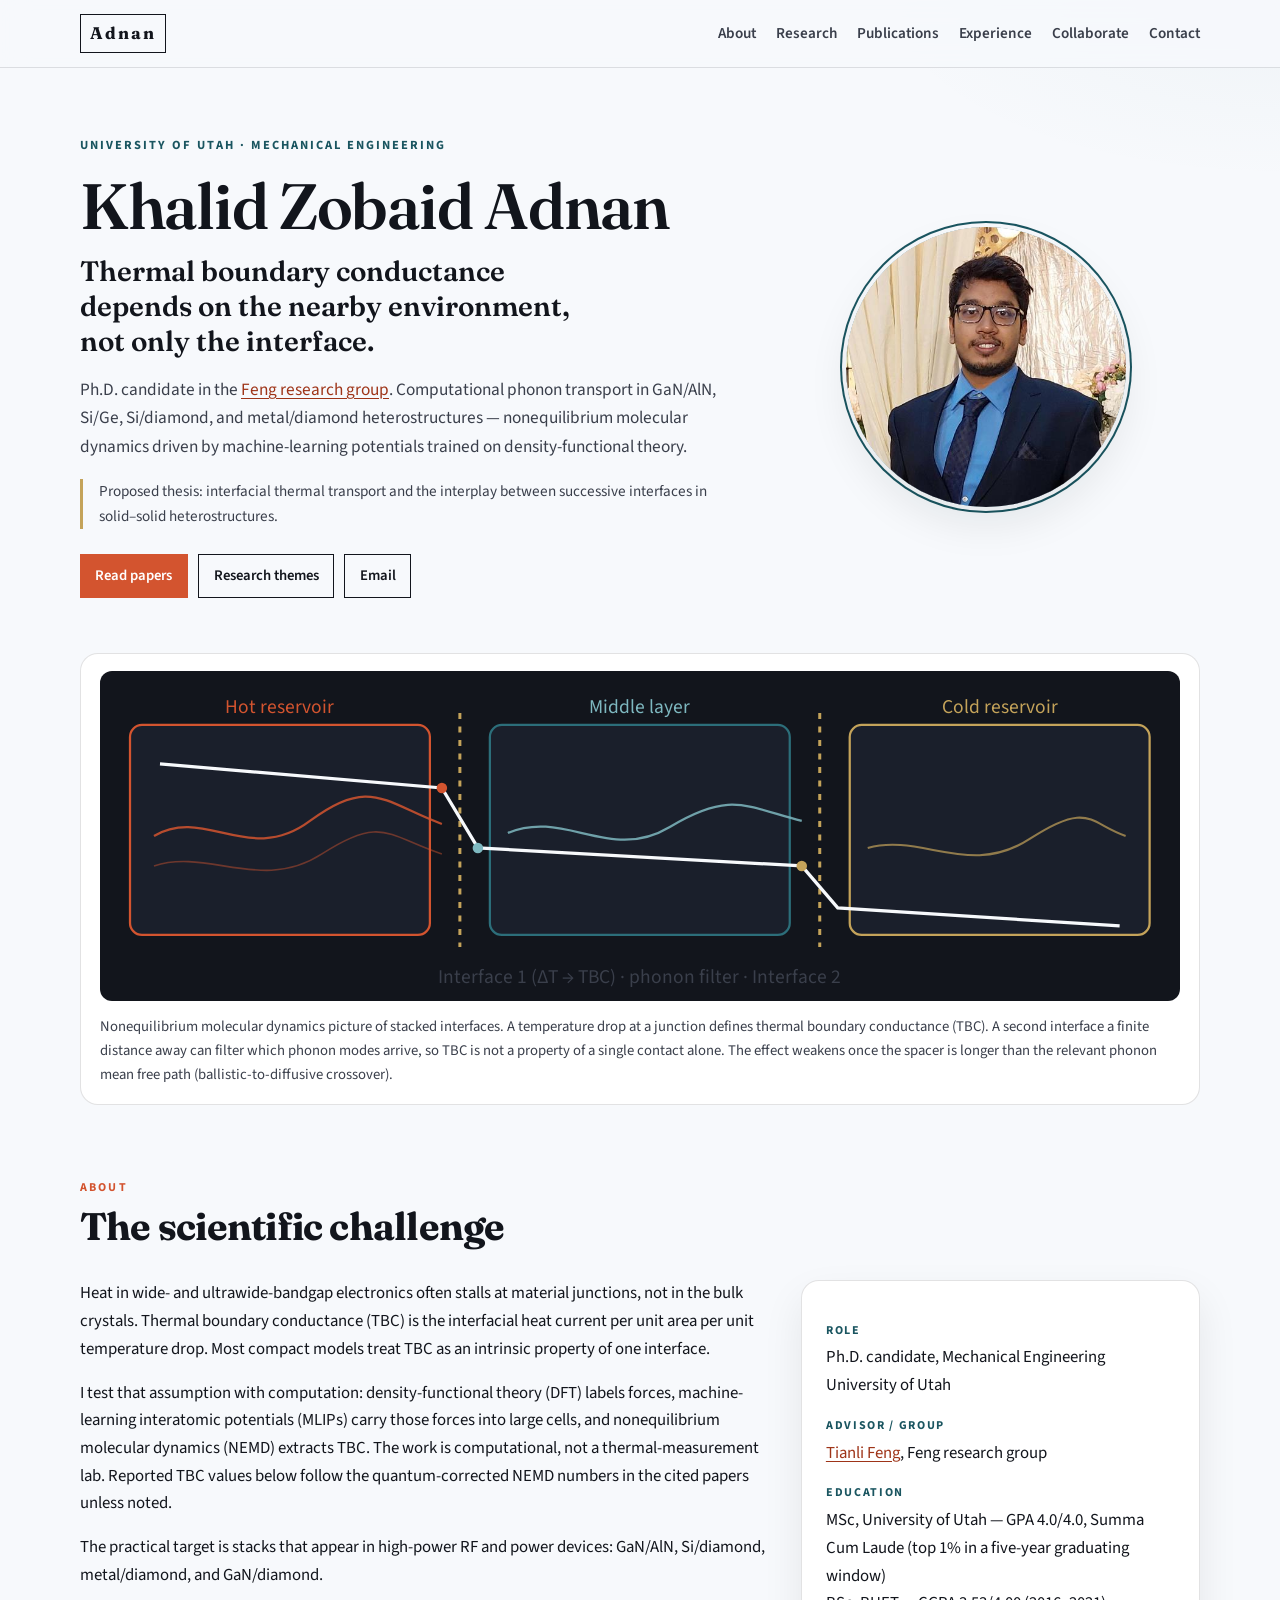
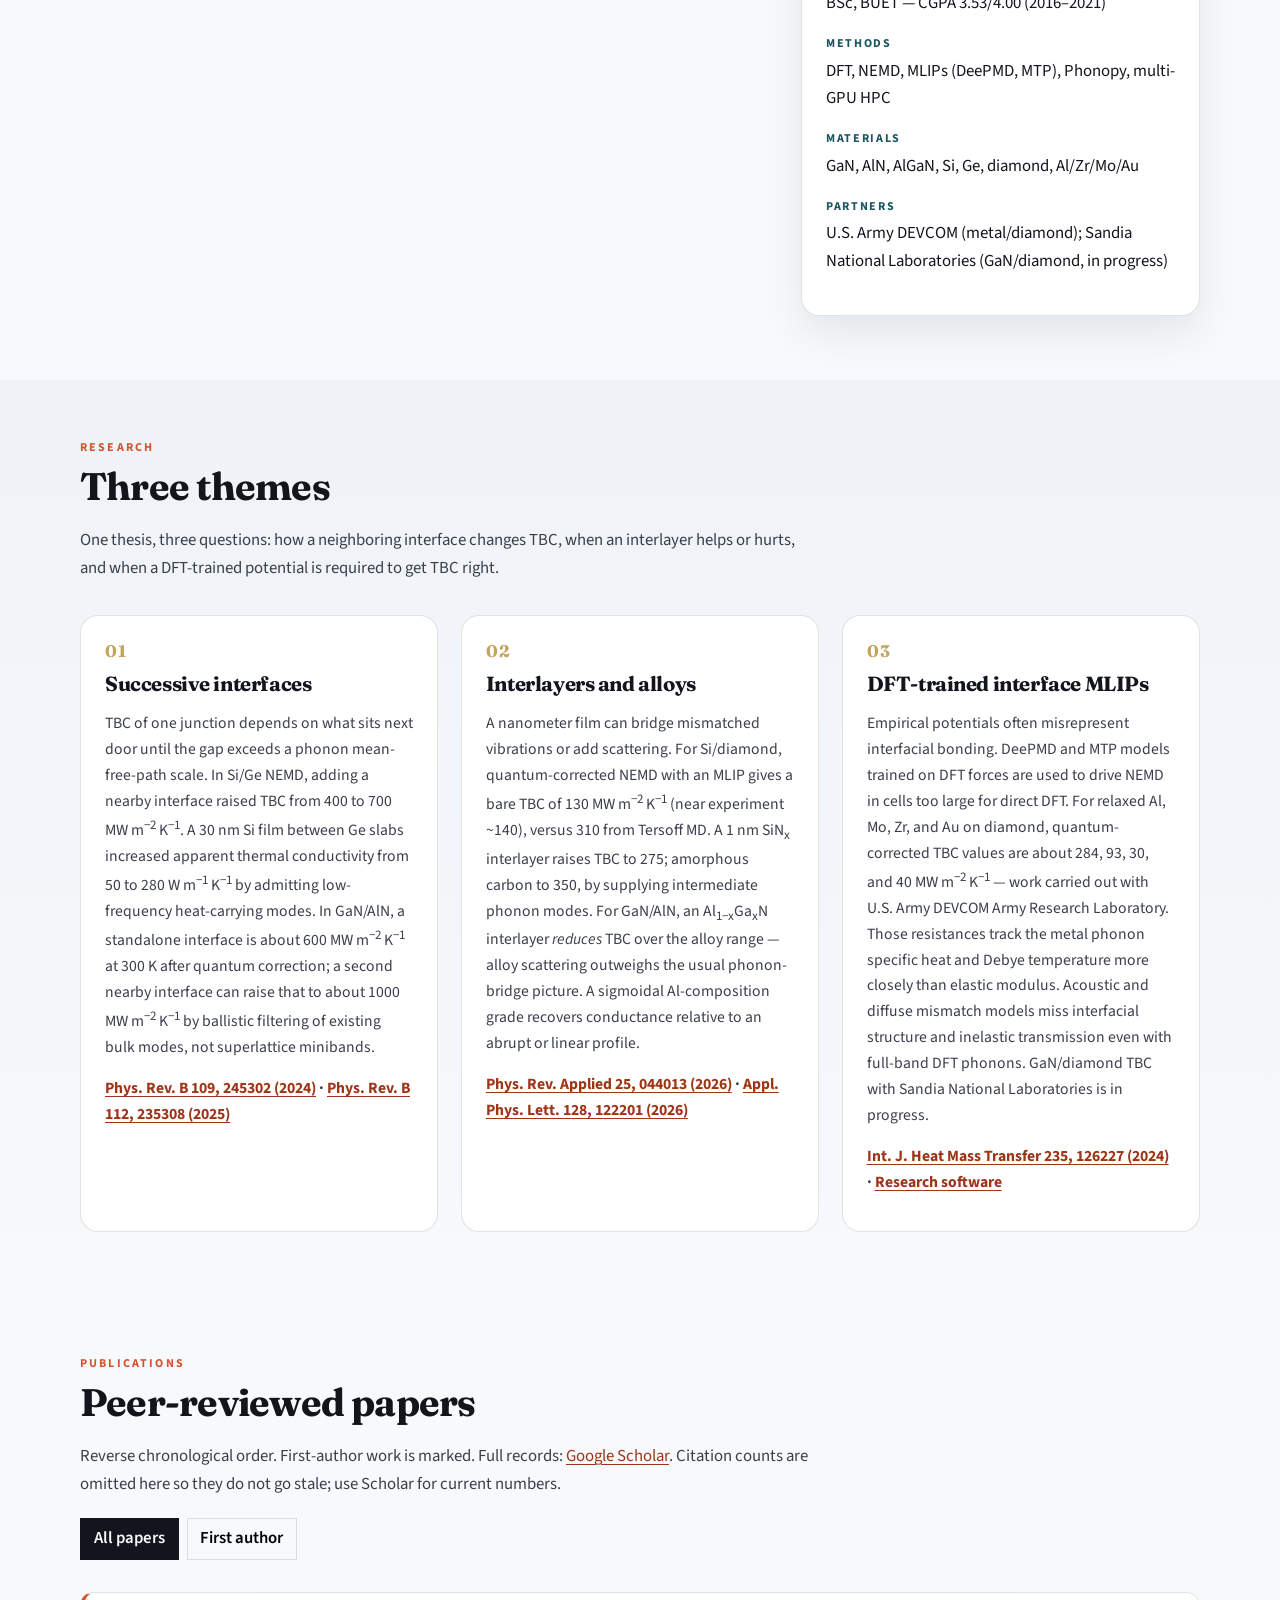
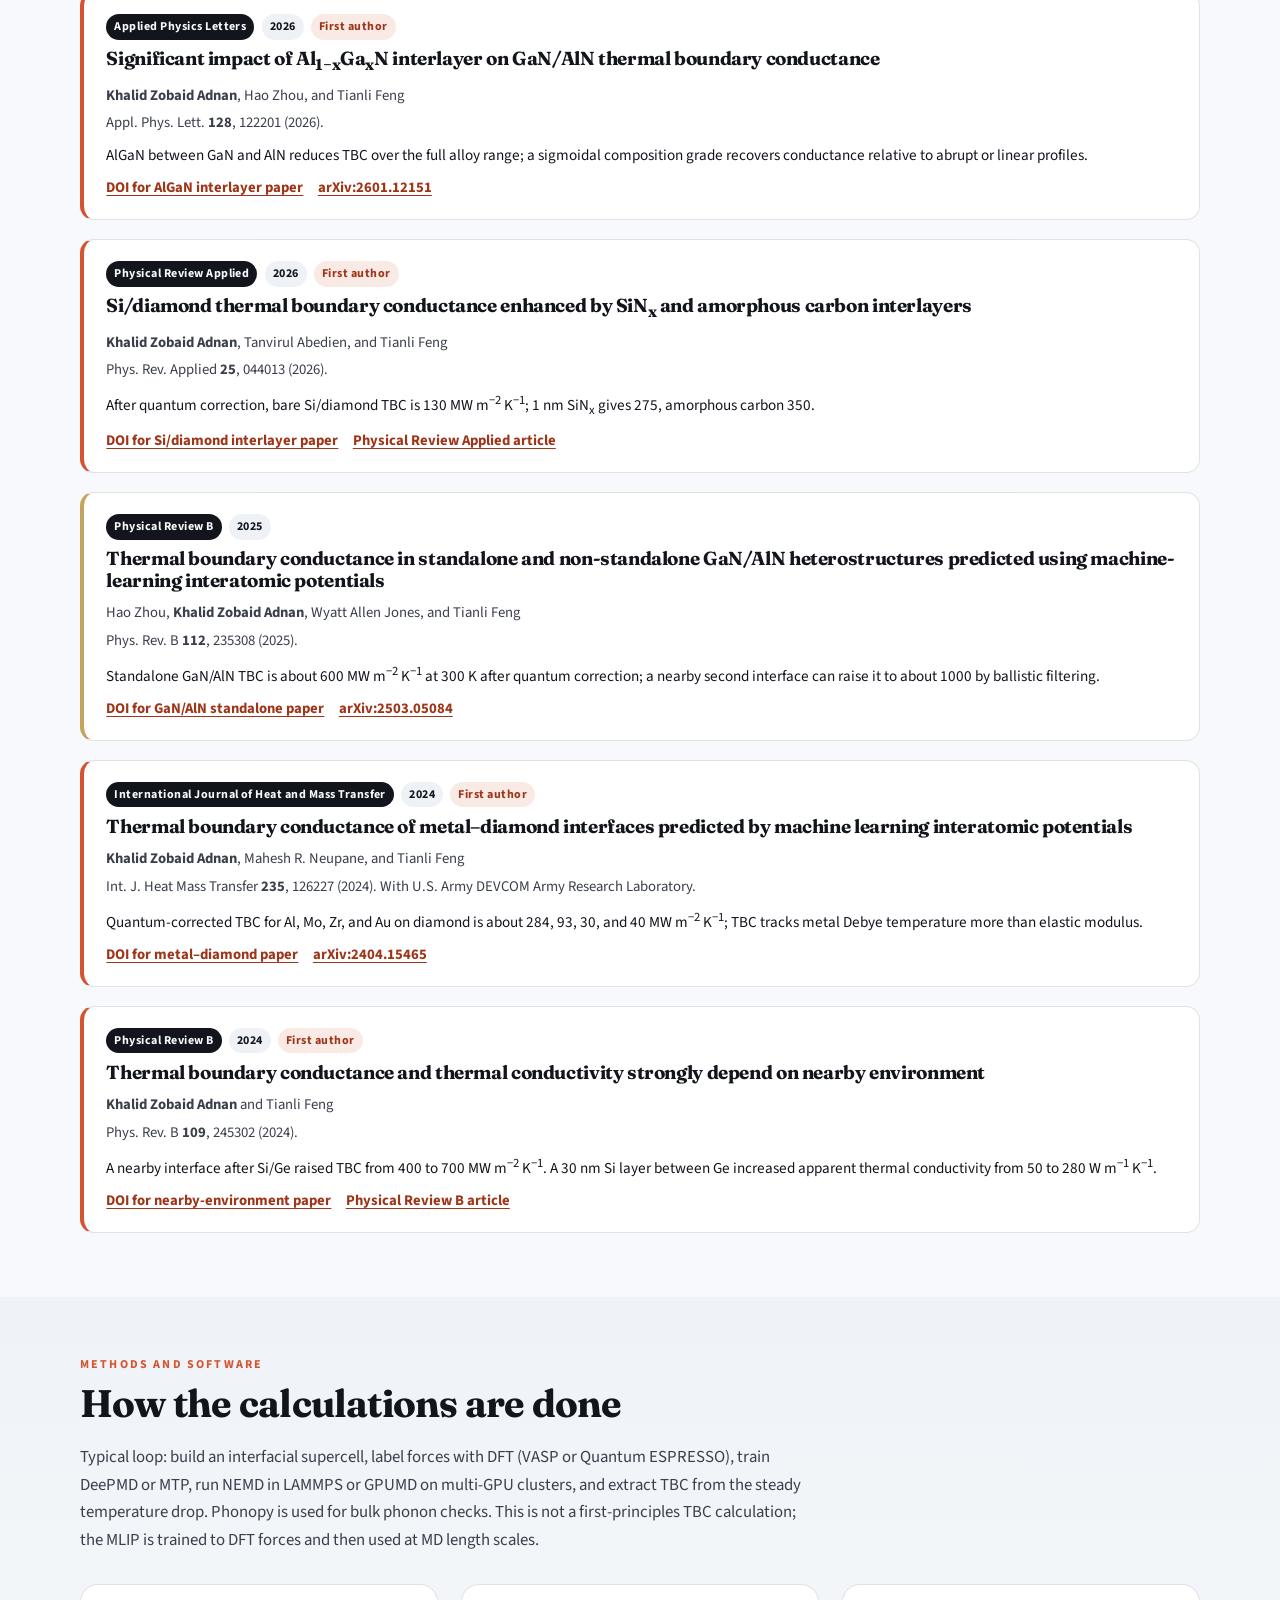
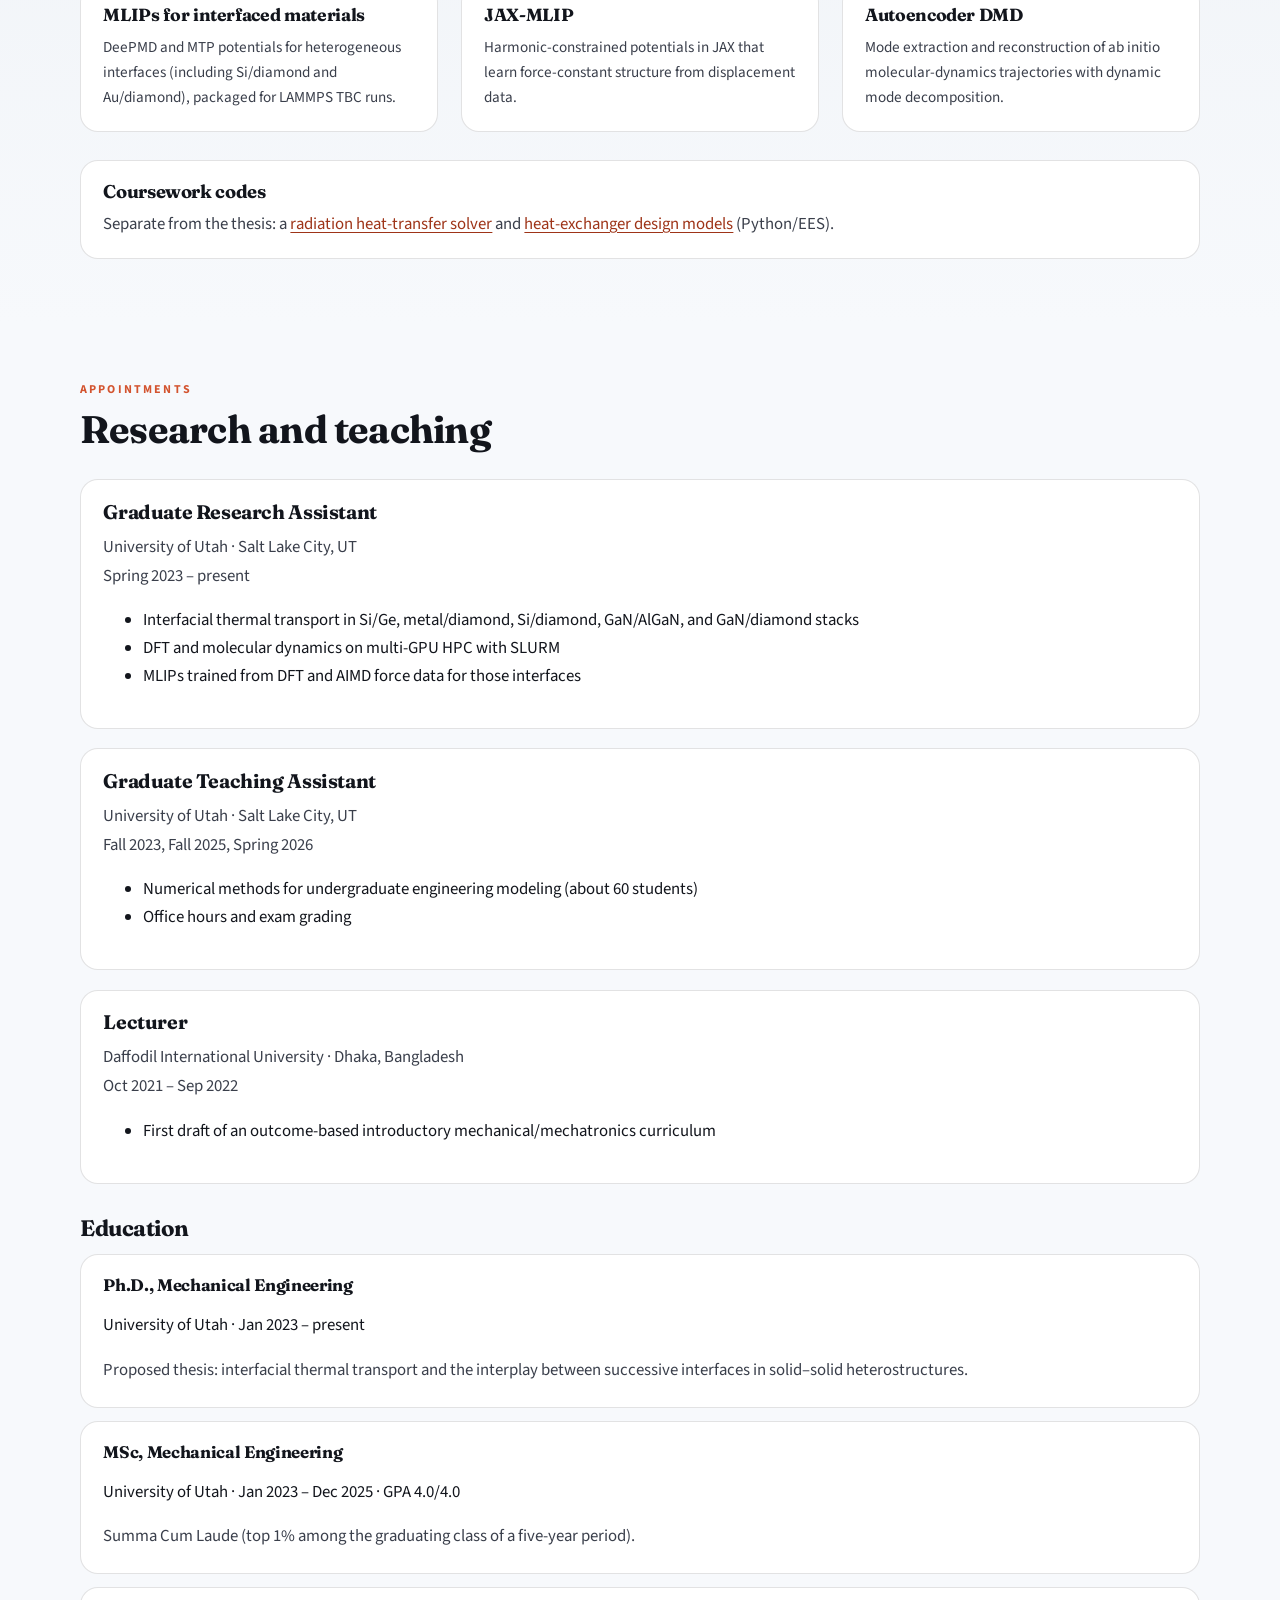
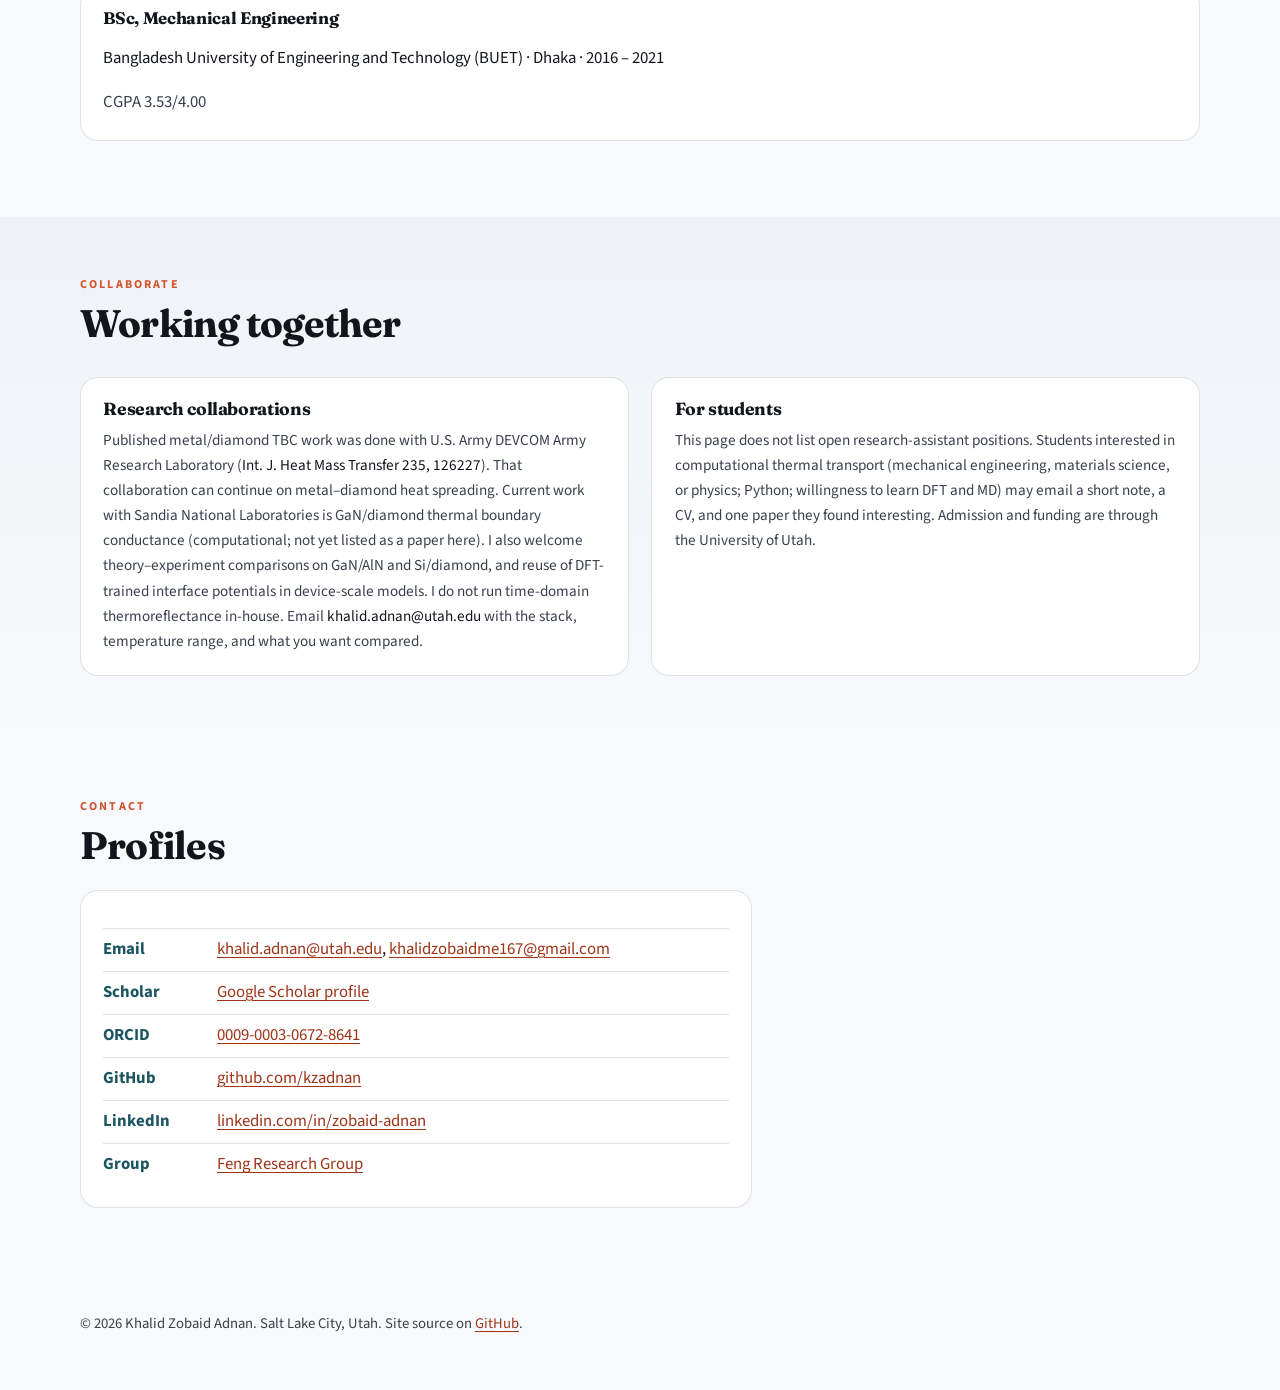
==== commit 9e5aea88: "Note DEVCOM metal/diamond collaboration and Sandia GaN/diamond work. Co-authored-by: Cursor <cursora" ====
--- a/index.html
+++ b/index.html
@@ -120,7 +120,7 @@
         <div class="prose">
           <p>Heat in wide- and ultrawide-bandgap electronics often stalls at material junctions, not in the bulk crystals. Thermal boundary conductance (TBC) is the interfacial heat current per unit area per unit temperature drop. Most compact models treat TBC as an intrinsic property of one interface.</p>
           <p>I test that assumption with computation: density-functional theory (DFT) labels forces, machine-learning interatomic potentials (MLIPs) carry those forces into large cells, and nonequilibrium molecular dynamics (NEMD) extracts TBC. The work is computational, not a thermal-measurement lab. Reported TBC values below follow the quantum-corrected NEMD numbers in the cited papers unless noted.</p>
-          <p>The practical target is stacks that actually appear in high-power RF and power devices: GaN/AlN, Si/diamond, metal/diamond, and related III-nitride and group-IV junctions.</p>
+          <p>The practical target is stacks that appear in high-power RF and power devices: GaN/AlN, Si/diamond, metal/diamond, and GaN/diamond.</p>
         </div>
         <aside class="facts">
           <dl>
@@ -134,6 +134,8 @@
             <dd>DFT, NEMD, MLIPs (DeePMD, MTP), Phonopy, multi-GPU HPC</dd>
             <dt>Materials</dt>
             <dd>GaN, AlN, AlGaN, Si, Ge, diamond, Al/Zr/Mo/Au</dd>
+            <dt>Partners</dt>
+            <dd>U.S. Army DEVCOM (metal/diamond); Sandia National Laboratories (GaN/diamond, in progress)</dd>
           </dl>
         </aside>
       </div>
@@ -164,7 +166,7 @@
         <article class="theme">
           <span class="interest-num">03</span>
           <h3>DFT-trained interface MLIPs</h3>
-          <p>Empirical potentials often misrepresent interfacial bonding. DeePMD and MTP models trained on DFT forces are used to drive NEMD in cells too large for direct DFT. For relaxed Al, Mo, Zr, and Au on diamond, quantum-corrected TBC values are about 284, 93, 30, and 40 MW m<sup>−2</sup> K<sup>−1</sup>. Those resistances track the metal phonon specific heat and Debye temperature more closely than elastic modulus, and acoustic/diffuse mismatch models miss interfacial structure and inelastic transmission even with full-band DFT phonons.</p>
+          <p>Empirical potentials often misrepresent interfacial bonding. DeePMD and MTP models trained on DFT forces are used to drive NEMD in cells too large for direct DFT. For relaxed Al, Mo, Zr, and Au on diamond, quantum-corrected TBC values are about 284, 93, 30, and 40 MW m<sup>−2</sup> K<sup>−1</sup> &mdash; work carried out with U.S. Army DEVCOM Army Research Laboratory. Those resistances track the metal phonon specific heat and Debye temperature more closely than elastic modulus. Acoustic and diffuse mismatch models miss interfacial structure and inelastic transmission even with full-band DFT phonons. GaN/diamond TBC with Sandia National Laboratories is in progress.</p>
           <p class="theme-links"><a href="#pub-ijhmt-2024">Int. J. Heat Mass Transfer 235, 126227 (2024)</a> · <a href="#software">Research software</a></p>
         </article>
       </div>
@@ -244,7 +246,7 @@
             </div>
             <h3>Thermal boundary conductance of metal&ndash;diamond interfaces predicted by machine learning interatomic potentials</h3>
             <p class="authors"><strong>Khalid Zobaid Adnan</strong>, Mahesh R. Neupane, and Tianli Feng</p>
-            <p class="cite">Int. J. Heat Mass Transfer <strong>235</strong>, 126227 (2024).</p>
+            <p class="cite">Int. J. Heat Mass Transfer <strong>235</strong>, 126227 (2024). With U.S. Army DEVCOM Army Research Laboratory.</p>
             <p class="highlight">Quantum-corrected TBC for Al, Mo, Zr, and Au on diamond is about 284, 93, 30, and 40 MW m<sup>−2</sup> K<sup>−1</sup>; TBC tracks metal Debye temperature more than elastic modulus.</p>
             <div class="pub-links">
               <a href="https://doi.org/10.1016/j.ijheatmasstransfer.2024.126227" target="_blank" rel="noopener">DOI for metal–diamond paper</a>
@@ -312,7 +314,7 @@
             <p class="when">Spring 2023 &ndash; present</p>
           </header>
           <ul>
-            <li>Interfacial thermal transport in Si/Ge, metal/diamond, Si/diamond, and GaN/AlGaN stacks</li>
+            <li>Interfacial thermal transport in Si/Ge, metal/diamond, Si/diamond, GaN/AlGaN, and GaN/diamond stacks</li>
             <li>DFT and molecular dynamics on multi-GPU HPC with SLURM</li>
             <li>MLIPs trained from DFT and AIMD force data for those interfaces</li>
           </ul>
@@ -374,7 +376,7 @@
       <div class="collab-grid">
         <article class="soft">
           <h3>Research collaborations</h3>
-          <p>I welcome theory&ndash;experiment comparisons of TBC in GaN/AlN, Si/diamond, and metal/diamond stacks, and reuse of DFT-trained interface potentials in device-scale models. The usual mode is computational (MLIP, NEMD, HPC). I do not run time-domain thermoreflectance in-house. Email <a href="mailto:khalid.adnan@utah.edu">khalid.adnan@utah.edu</a> with the stack, temperature range, and what you want compared.</p>
+          <p>Published metal/diamond TBC work was done with U.S. Army DEVCOM Army Research Laboratory (<a href="#pub-ijhmt-2024">Int. J. Heat Mass Transfer 235, 126227</a>). That collaboration can continue on metal&ndash;diamond heat spreading. Current work with Sandia National Laboratories is GaN/diamond thermal boundary conductance (computational; not yet listed as a paper here). I also welcome theory&ndash;experiment comparisons on GaN/AlN and Si/diamond, and reuse of DFT-trained interface potentials in device-scale models. I do not run time-domain thermoreflectance in-house. Email <a href="mailto:khalid.adnan@utah.edu">khalid.adnan@utah.edu</a> with the stack, temperature range, and what you want compared.</p>
         </article>
         <article class="soft">
           <h3>For students</h3>
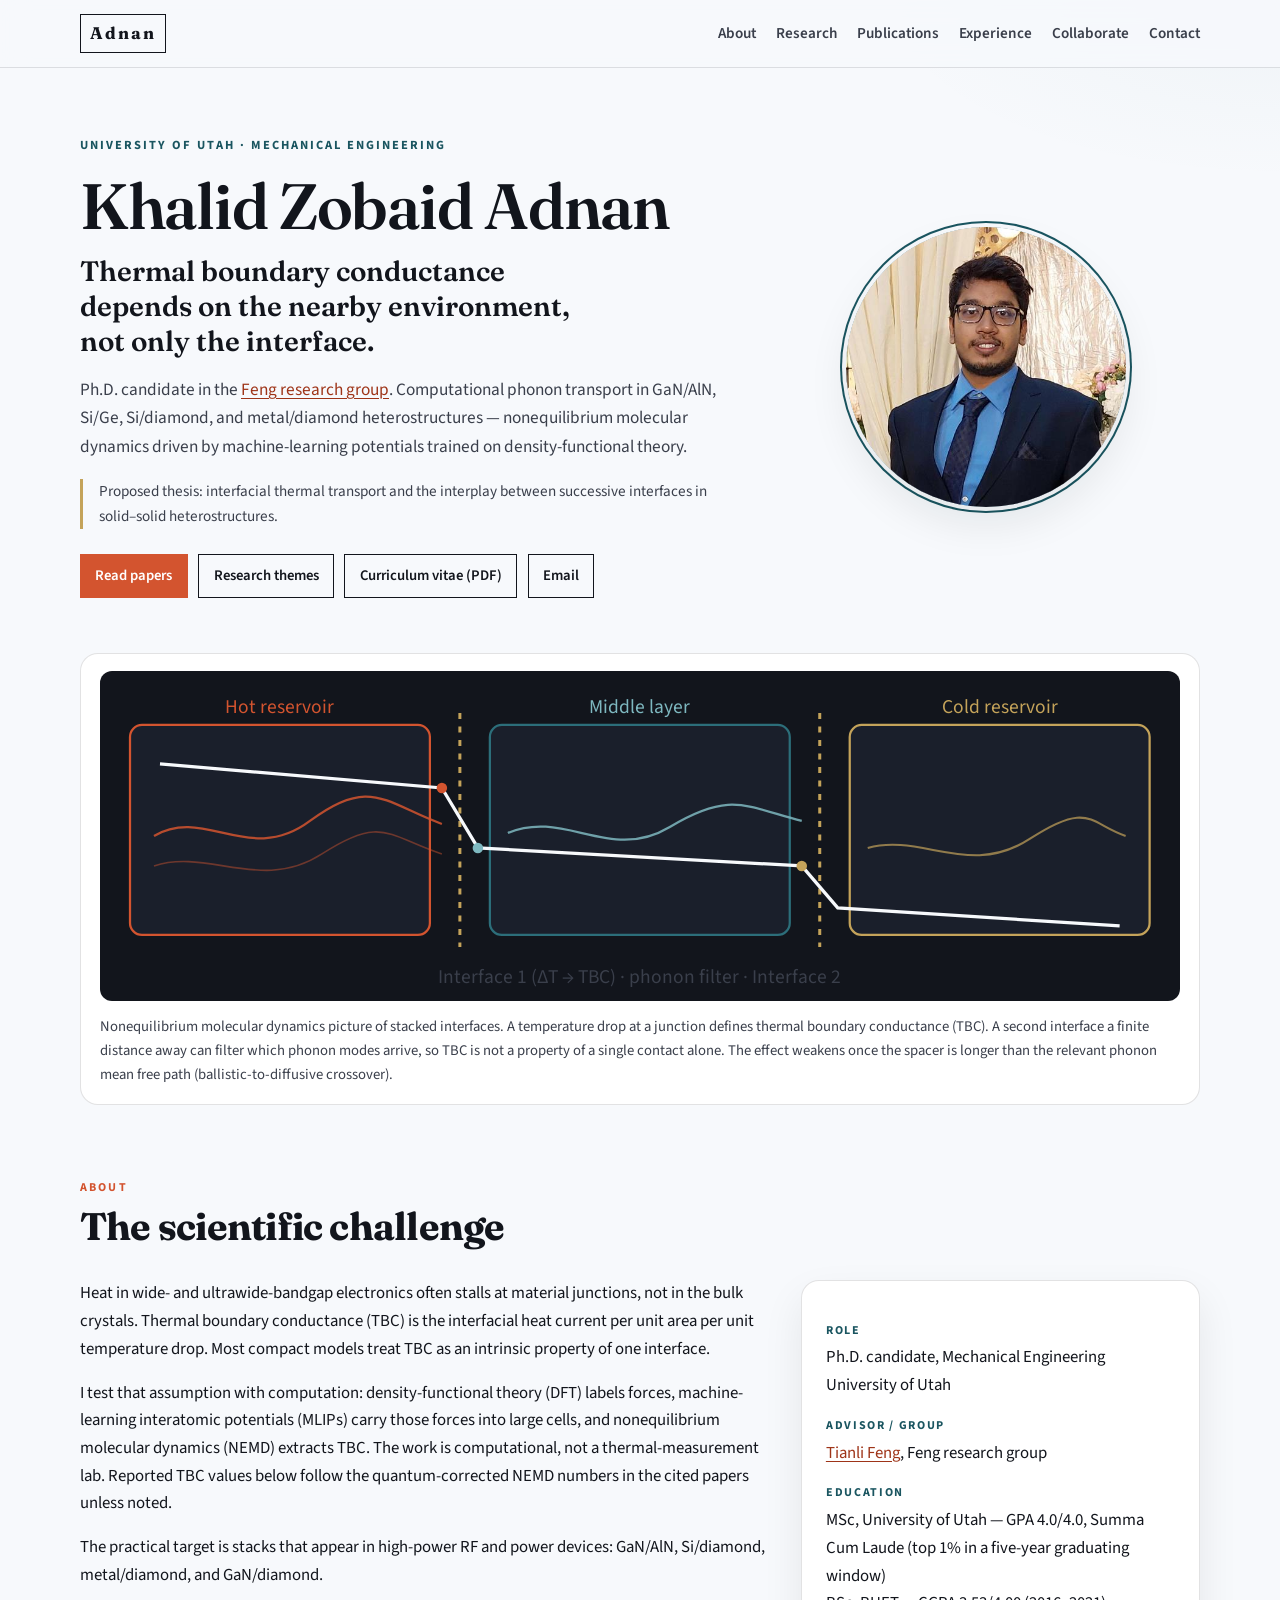
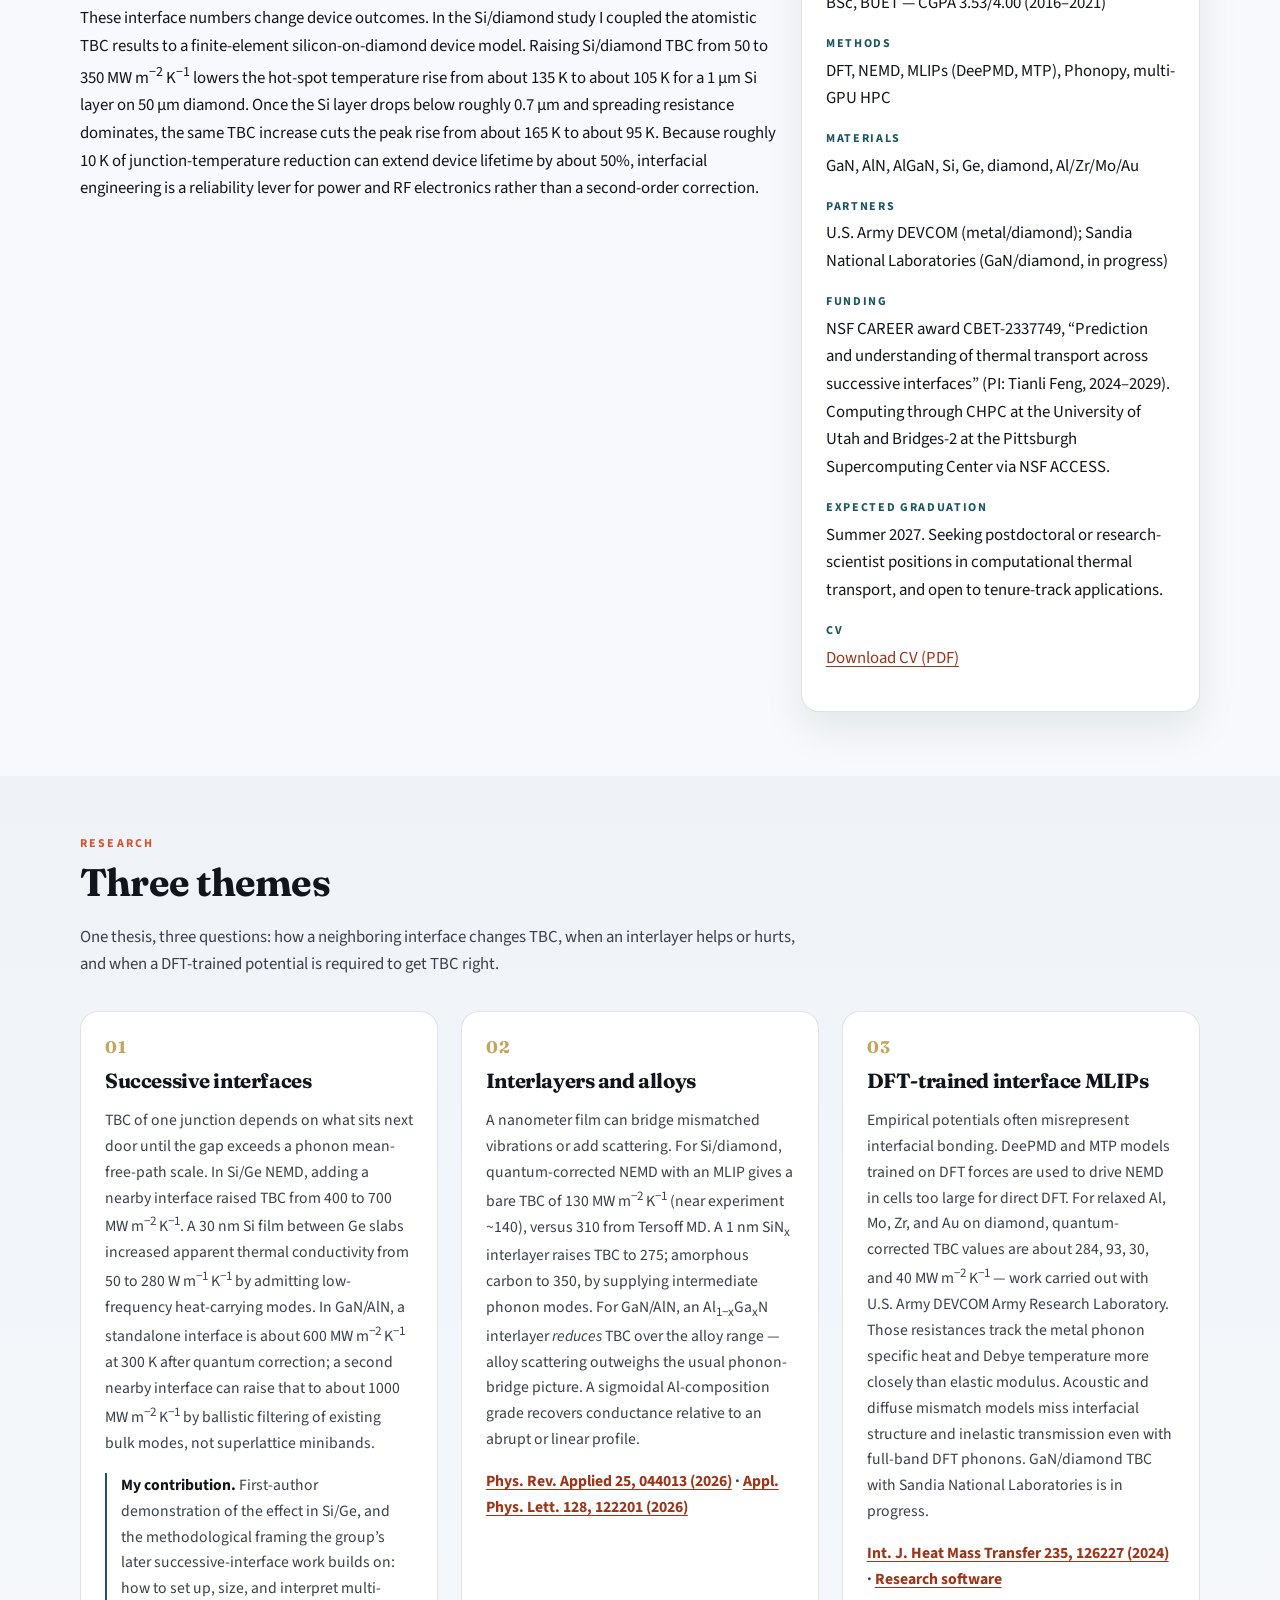
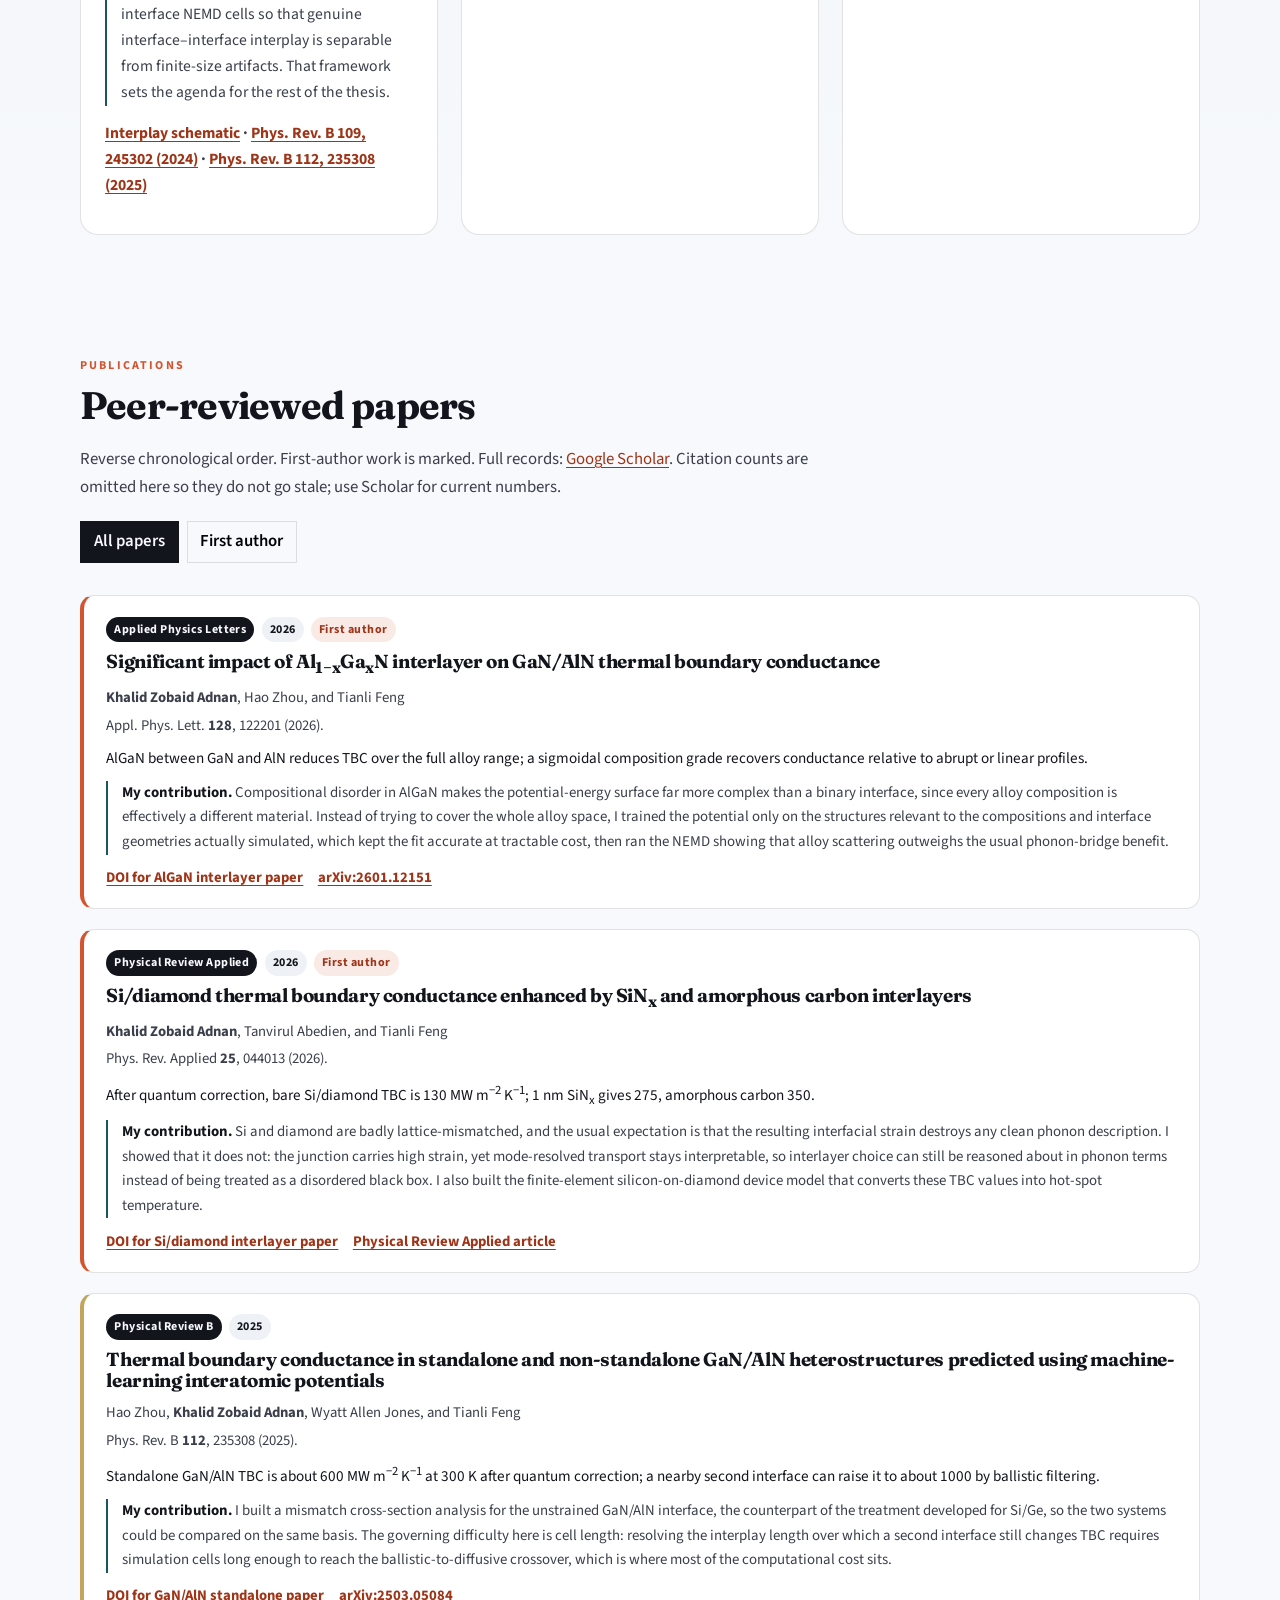
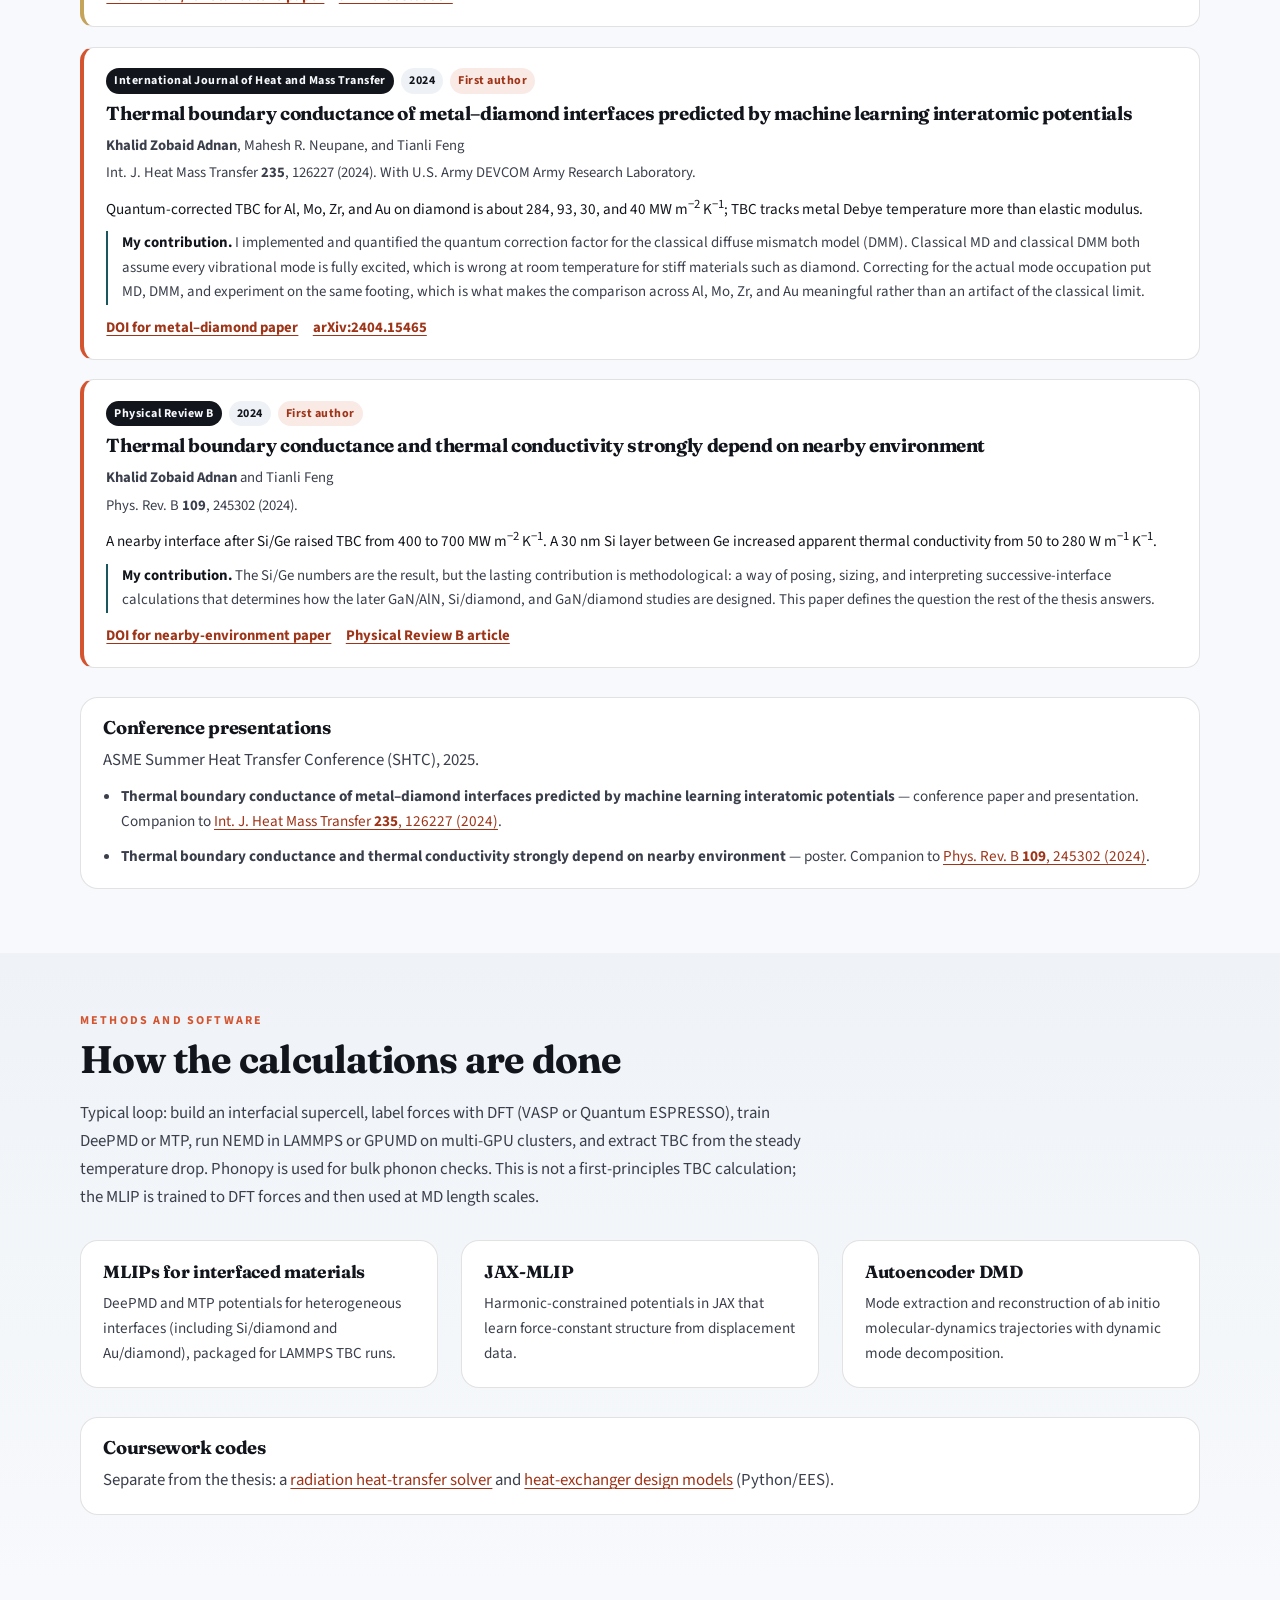
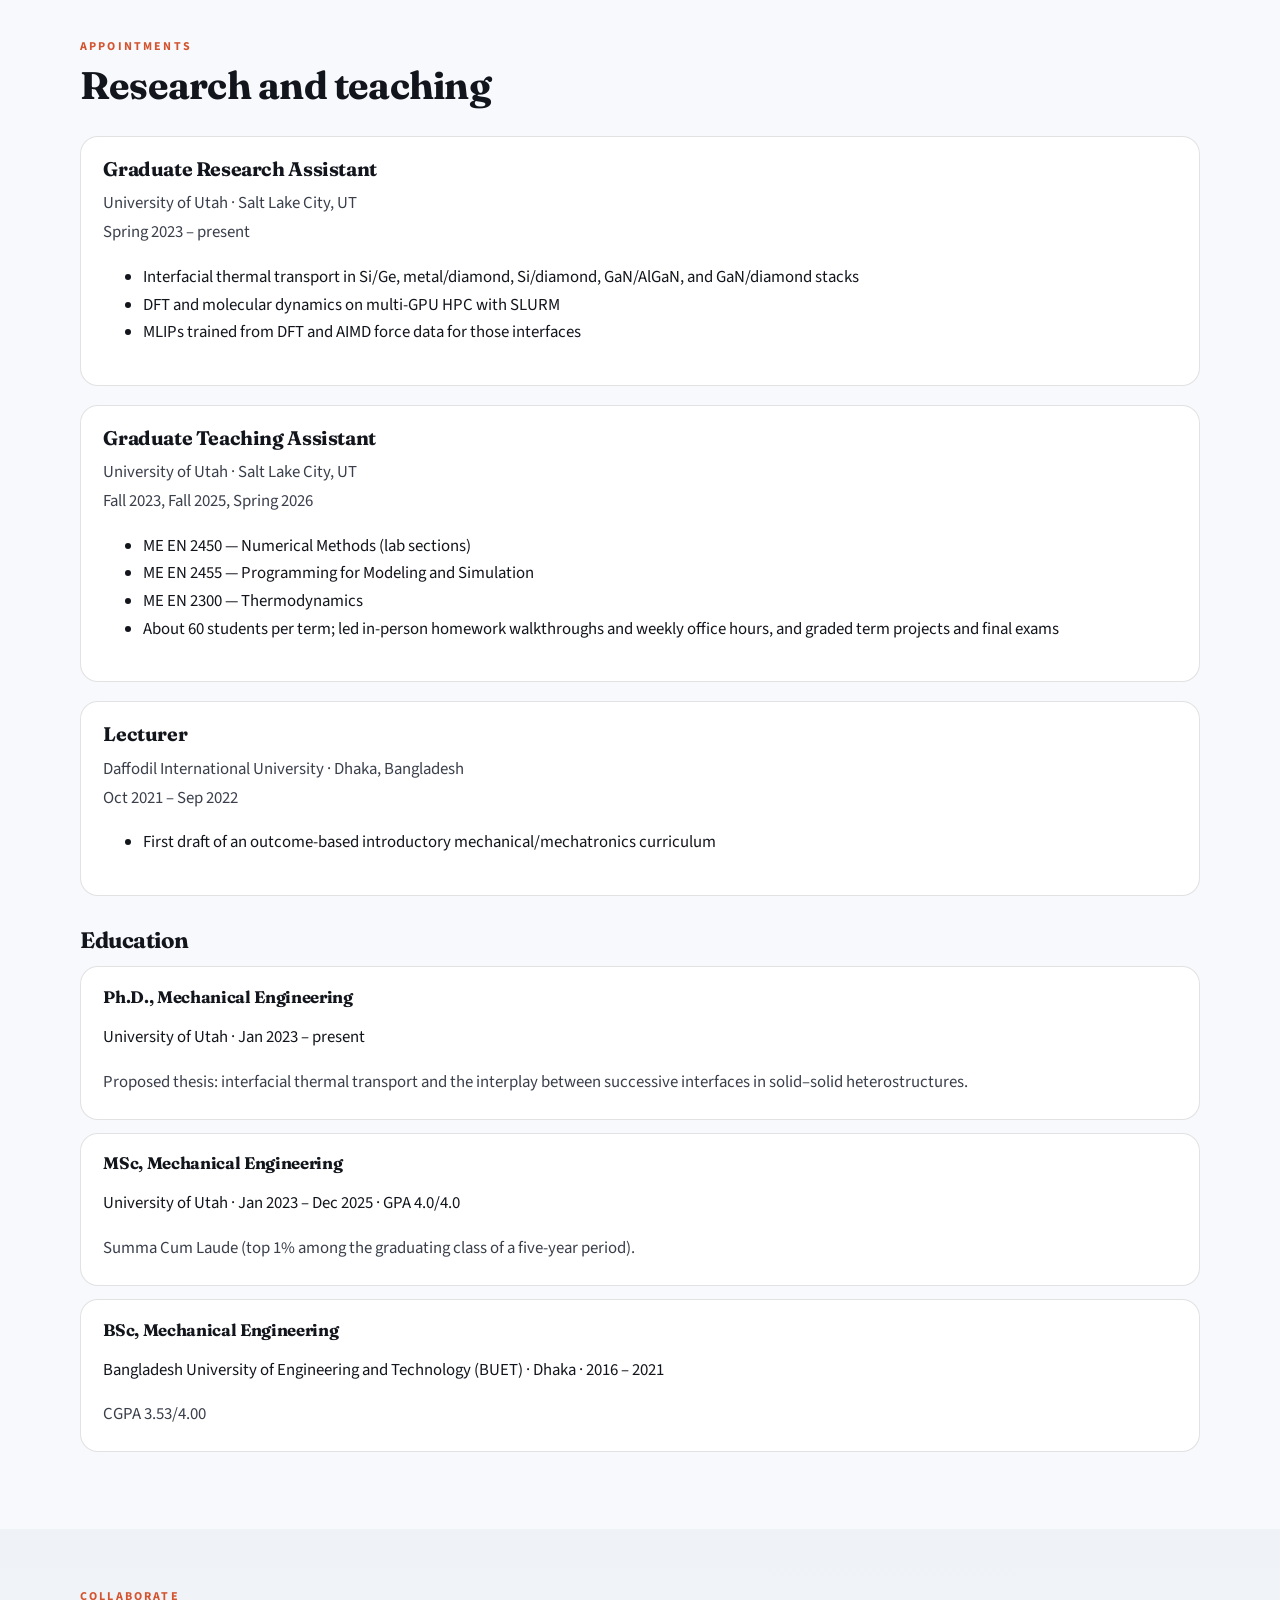
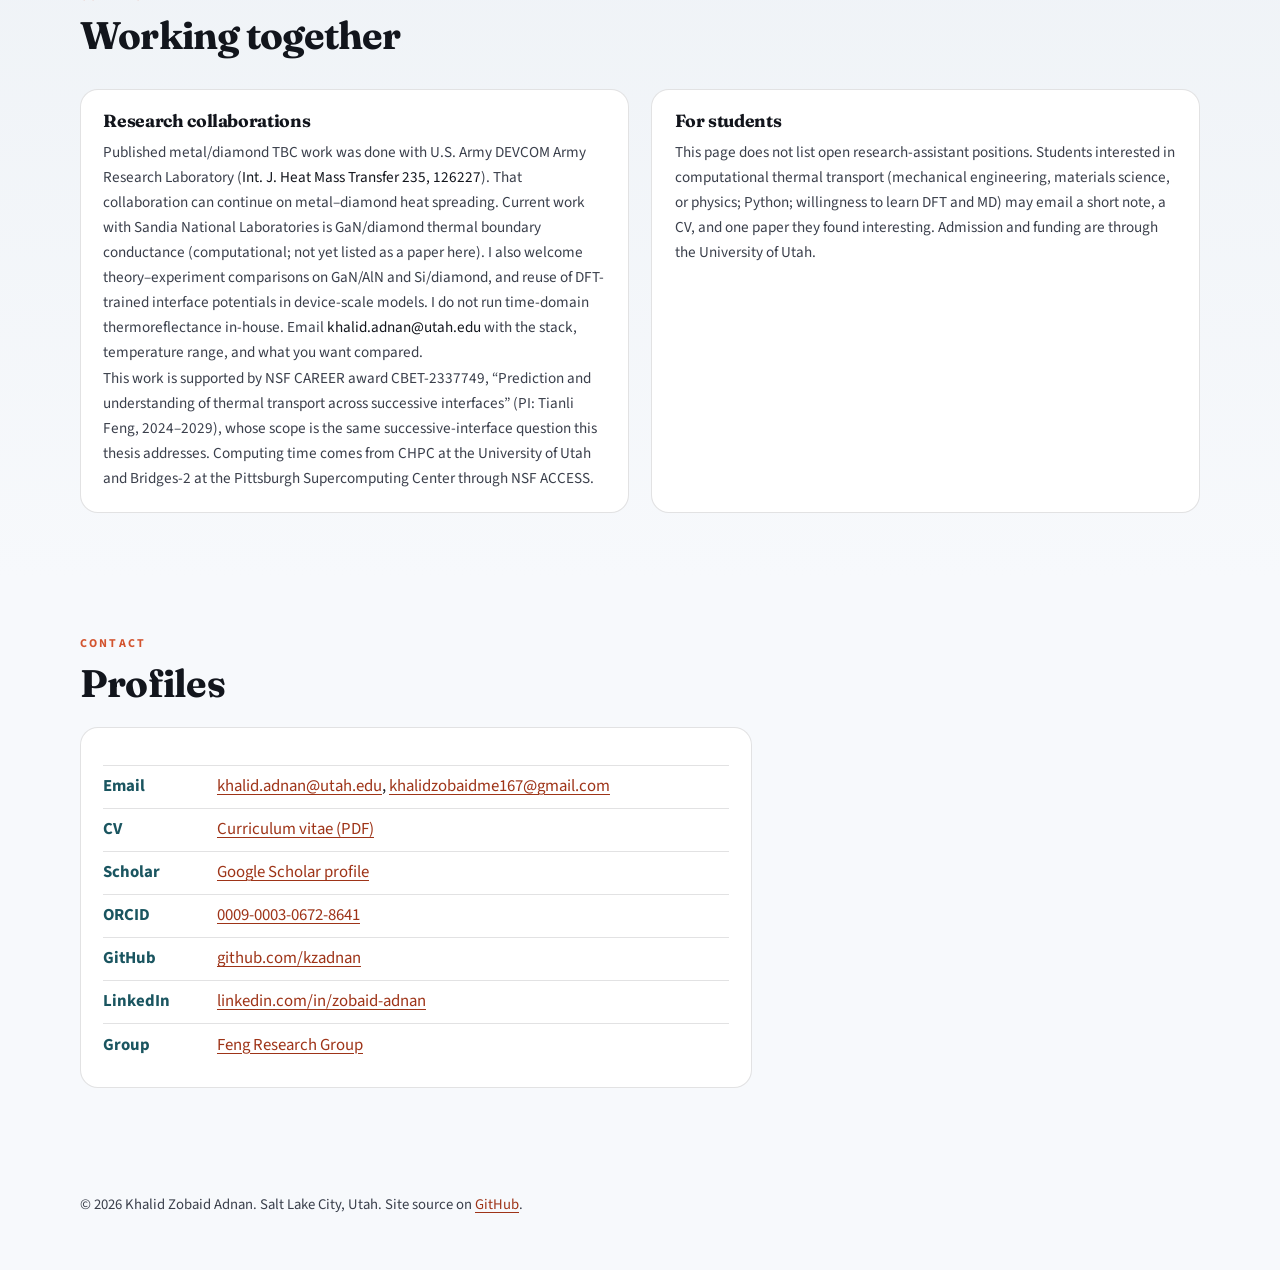
==== commit 43051bc8: "Add CV, contribution statements, talks, funding, and device relevance Addresses the gaps a hiring co" ====
--- a/index.html
+++ b/index.html
@@ -80,6 +80,7 @@
         <div class="hero-links">
           <a class="btn btn-primary" href="#publications">Read papers</a>
           <a class="btn" href="#research">Research themes</a>
+          <a class="btn" href="assets/CV_Khalid_Zobaid_Adnan.pdf">Curriculum vitae (PDF)</a>
           <a class="btn" href="mailto:khalid.adnan@utah.edu">Email</a>
         </div>
       </div>
@@ -88,7 +89,7 @@
       </figure>
     </section>
 
-    <figure class="schematic" aria-labelledby="schematic-caption">
+    <figure class="schematic" id="interplay-figure" aria-labelledby="schematic-caption">
       <svg viewBox="0 0 720 220" role="img" aria-label="Schematic of two material slabs with a temperature drop at the interface and a second interface that filters phonon modes.">
         <rect x="20" y="36" width="200" height="140" rx="8" fill="#1a1f2b" stroke="#d3542f" stroke-width="1.5"/>
         <rect x="260" y="36" width="200" height="140" rx="8" fill="#1a1f2b" stroke="#2c6e7a" stroke-width="1.5"/>
@@ -121,6 +122,7 @@
           <p>Heat in wide- and ultrawide-bandgap electronics often stalls at material junctions, not in the bulk crystals. Thermal boundary conductance (TBC) is the interfacial heat current per unit area per unit temperature drop. Most compact models treat TBC as an intrinsic property of one interface.</p>
           <p>I test that assumption with computation: density-functional theory (DFT) labels forces, machine-learning interatomic potentials (MLIPs) carry those forces into large cells, and nonequilibrium molecular dynamics (NEMD) extracts TBC. The work is computational, not a thermal-measurement lab. Reported TBC values below follow the quantum-corrected NEMD numbers in the cited papers unless noted.</p>
           <p>The practical target is stacks that appear in high-power RF and power devices: GaN/AlN, Si/diamond, metal/diamond, and GaN/diamond.</p>
+          <p>These interface numbers change device outcomes. In the Si/diamond study I coupled the atomistic TBC results to a finite-element silicon-on-diamond device model. Raising Si/diamond TBC from 50 to 350 MW m<sup>−2</sup> K<sup>−1</sup> lowers the hot-spot temperature rise from about 135 K to about 105 K for a 1 &micro;m Si layer on 50 &micro;m diamond. Once the Si layer drops below roughly 0.7 &micro;m and spreading resistance dominates, the same TBC increase cuts the peak rise from about 165 K to about 95 K. Because roughly 10 K of junction-temperature reduction can extend device lifetime by about 50%, interfacial engineering is a reliability lever for power and RF electronics rather than a second-order correction.</p>
         </div>
         <aside class="facts">
           <dl>
@@ -136,6 +138,12 @@
             <dd>GaN, AlN, AlGaN, Si, Ge, diamond, Al/Zr/Mo/Au</dd>
             <dt>Partners</dt>
             <dd>U.S. Army DEVCOM (metal/diamond); Sandia National Laboratories (GaN/diamond, in progress)</dd>
+            <dt>Funding</dt>
+            <dd>NSF CAREER award CBET-2337749, &ldquo;Prediction and understanding of thermal transport across successive interfaces&rdquo; (PI: Tianli Feng, 2024&ndash;2029). Computing through CHPC at the University of Utah and Bridges-2 at the Pittsburgh Supercomputing Center via NSF ACCESS.</dd>
+            <dt>Expected graduation</dt>
+            <dd>Summer 2027. Seeking postdoctoral or research-scientist positions in computational thermal transport, and open to tenure-track applications.</dd>
+            <dt>CV</dt>
+            <dd><a href="assets/CV_Khalid_Zobaid_Adnan.pdf">Download CV (PDF)</a></dd>
           </dl>
         </aside>
       </div>
@@ -153,7 +161,8 @@
           <span class="interest-num">01</span>
           <h3>Successive interfaces</h3>
           <p>TBC of one junction depends on what sits next door until the gap exceeds a phonon mean-free-path scale. In Si/Ge NEMD, adding a nearby interface raised TBC from 400 to 700 MW m<sup>−2</sup> K<sup>−1</sup>. A 30 nm Si film between Ge slabs increased apparent thermal conductivity from 50 to 280 W m<sup>−1</sup> K<sup>−1</sup> by admitting low-frequency heat-carrying modes. In GaN/AlN, a standalone interface is about 600 MW m<sup>−2</sup> K<sup>−1</sup> at 300 K after quantum correction; a second nearby interface can raise that to about 1000 MW m<sup>−2</sup> K<sup>−1</sup> by ballistic filtering of existing bulk modes, not superlattice minibands.</p>
-          <p class="theme-links"><a href="#pub-prb-2024">Phys. Rev. B 109, 245302 (2024)</a> · <a href="#pub-prb-2025">Phys. Rev. B 112, 235308 (2025)</a></p>
+          <p class="contrib"><strong>My contribution.</strong> First-author demonstration of the effect in Si/Ge, and the methodological framing the group&rsquo;s later successive-interface work builds on: how to set up, size, and interpret multi-interface NEMD cells so that genuine interface&ndash;interface interplay is separable from finite-size artifacts. That framework sets the agenda for the rest of the thesis.</p>
+          <p class="theme-links"><a href="#interplay-figure">Interplay schematic</a> · <a href="#pub-prb-2024">Phys. Rev. B 109, 245302 (2024)</a> · <a href="#pub-prb-2025">Phys. Rev. B 112, 235308 (2025)</a></p>
         </article>
 
         <article class="theme">
@@ -195,6 +204,7 @@
             <p class="authors"><strong>Khalid Zobaid Adnan</strong>, Hao Zhou, and Tianli Feng</p>
             <p class="cite">Appl. Phys. Lett. <strong>128</strong>, 122201 (2026).</p>
             <p class="highlight">AlGaN between GaN and AlN reduces TBC over the full alloy range; a sigmoidal composition grade recovers conductance relative to abrupt or linear profiles.</p>
+            <p class="contrib"><strong>My contribution.</strong> Compositional disorder in AlGaN makes the potential-energy surface far more complex than a binary interface, since every alloy composition is effectively a different material. Instead of trying to cover the whole alloy space, I trained the potential only on the structures relevant to the compositions and interface geometries actually simulated, which kept the fit accurate at tractable cost, then ran the NEMD showing that alloy scattering outweighs the usual phonon-bridge benefit.</p>
             <div class="pub-links">
               <a href="https://doi.org/10.1063/5.0323350" target="_blank" rel="noopener">DOI for AlGaN interlayer paper</a>
               <a href="https://arxiv.org/abs/2601.12151" target="_blank" rel="noopener">arXiv:2601.12151</a>
@@ -213,6 +223,7 @@
             <p class="authors"><strong>Khalid Zobaid Adnan</strong>, Tanvirul Abedien, and Tianli Feng</p>
             <p class="cite">Phys. Rev. Applied <strong>25</strong>, 044013 (2026).</p>
             <p class="highlight">After quantum correction, bare Si/diamond TBC is 130 MW m<sup>−2</sup> K<sup>−1</sup>; 1 nm SiN<sub>x</sub> gives 275, amorphous carbon 350.</p>
+            <p class="contrib"><strong>My contribution.</strong> Si and diamond are badly lattice-mismatched, and the usual expectation is that the resulting interfacial strain destroys any clean phonon description. I showed that it does not: the junction carries high strain, yet mode-resolved transport stays interpretable, so interlayer choice can still be reasoned about in phonon terms instead of being treated as a disordered black box. I also built the finite-element silicon-on-diamond device model that converts these TBC values into hot-spot temperature.</p>
             <div class="pub-links">
               <a href="https://doi.org/10.1103/84jf-svtg" target="_blank" rel="noopener">DOI for Si/diamond interlayer paper</a>
               <a href="https://journals.aps.org/prapplied/abstract/10.1103/84jf-svtg" target="_blank" rel="noopener">Physical Review Applied article</a>
@@ -230,6 +241,7 @@
             <p class="authors">Hao Zhou, <strong>Khalid Zobaid Adnan</strong>, Wyatt Allen Jones, and Tianli Feng</p>
             <p class="cite">Phys. Rev. B <strong>112</strong>, 235308 (2025).</p>
             <p class="highlight">Standalone GaN/AlN TBC is about 600 MW m<sup>−2</sup> K<sup>−1</sup> at 300 K after quantum correction; a nearby second interface can raise it to about 1000 by ballistic filtering.</p>
+            <p class="contrib"><strong>My contribution.</strong> I built a mismatch cross-section analysis for the unstrained GaN/AlN interface, the counterpart of the treatment developed for Si/Ge, so the two systems could be compared on the same basis. The governing difficulty here is cell length: resolving the interplay length over which a second interface still changes TBC requires simulation cells long enough to reach the ballistic-to-diffusive crossover, which is where most of the computational cost sits.</p>
             <div class="pub-links">
               <a href="https://doi.org/10.1103/w7qp-tl6z" target="_blank" rel="noopener">DOI for GaN/AlN standalone paper</a>
               <a href="https://arxiv.org/abs/2503.05084" target="_blank" rel="noopener">arXiv:2503.05084</a>
@@ -248,6 +260,7 @@
             <p class="authors"><strong>Khalid Zobaid Adnan</strong>, Mahesh R. Neupane, and Tianli Feng</p>
             <p class="cite">Int. J. Heat Mass Transfer <strong>235</strong>, 126227 (2024). With U.S. Army DEVCOM Army Research Laboratory.</p>
             <p class="highlight">Quantum-corrected TBC for Al, Mo, Zr, and Au on diamond is about 284, 93, 30, and 40 MW m<sup>−2</sup> K<sup>−1</sup>; TBC tracks metal Debye temperature more than elastic modulus.</p>
+            <p class="contrib"><strong>My contribution.</strong> I implemented and quantified the quantum correction factor for the classical diffuse mismatch model (DMM). Classical MD and classical DMM both assume every vibrational mode is fully excited, which is wrong at room temperature for stiff materials such as diamond. Correcting for the actual mode occupation put MD, DMM, and experiment on the same footing, which is what makes the comparison across Al, Mo, Zr, and Au meaningful rather than an artifact of the classical limit.</p>
             <div class="pub-links">
               <a href="https://doi.org/10.1016/j.ijheatmasstransfer.2024.126227" target="_blank" rel="noopener">DOI for metal–diamond paper</a>
               <a href="https://arxiv.org/abs/2404.15465" target="_blank" rel="noopener">arXiv:2404.15465</a>
@@ -266,6 +279,7 @@
             <p class="authors"><strong>Khalid Zobaid Adnan</strong> and Tianli Feng</p>
             <p class="cite">Phys. Rev. B <strong>109</strong>, 245302 (2024).</p>
             <p class="highlight">A nearby interface after Si/Ge raised TBC from 400 to 700 MW m<sup>−2</sup> K<sup>−1</sup>. A 30 nm Si layer between Ge increased apparent thermal conductivity from 50 to 280 W m<sup>−1</sup> K<sup>−1</sup>.</p>
+            <p class="contrib"><strong>My contribution.</strong> The Si/Ge numbers are the result, but the lasting contribution is methodological: a way of posing, sizing, and interpreting successive-interface calculations that determines how the later GaN/AlN, Si/diamond, and GaN/diamond studies are designed. This paper defines the question the rest of the thesis answers.</p>
             <div class="pub-links">
               <a href="https://doi.org/10.1103/PhysRevB.109.245302" target="_blank" rel="noopener">DOI for nearby-environment paper</a>
               <a href="https://journals.aps.org/prb/abstract/10.1103/PhysRevB.109.245302" target="_blank" rel="noopener">Physical Review B article</a>
@@ -273,6 +287,15 @@
           </div>
         </li>
       </ol>
+
+      <div class="coursework">
+        <h3>Conference presentations</h3>
+        <p>ASME Summer Heat Transfer Conference (SHTC), 2025.</p>
+        <ul class="talk-list">
+          <li><strong>Thermal boundary conductance of metal&ndash;diamond interfaces predicted by machine learning interatomic potentials</strong> &mdash; conference paper and presentation. Companion to <a href="#pub-ijhmt-2024">Int. J. Heat Mass Transfer <strong>235</strong>, 126227 (2024)</a>.</li>
+          <li><strong>Thermal boundary conductance and thermal conductivity strongly depend on nearby environment</strong> &mdash; poster. Companion to <a href="#pub-prb-2024">Phys. Rev. B <strong>109</strong>, 245302 (2024)</a>.</li>
+        </ul>
+      </div>
     </section>
 
     <section id="software" class="section section-alt">
@@ -326,8 +349,10 @@
             <p class="when">Fall 2023, Fall 2025, Spring 2026</p>
           </header>
           <ul>
-            <li>Numerical methods for undergraduate engineering modeling (about 60 students)</li>
-            <li>Office hours and exam grading</li>
+            <li>ME EN 2450 &mdash; Numerical Methods (lab sections)</li>
+            <li>ME EN 2455 &mdash; Programming for Modeling and Simulation</li>
+            <li>ME EN 2300 &mdash; Thermodynamics</li>
+            <li>About 60 students per term; led in-person homework walkthroughs and weekly office hours, and graded term projects and final exams</li>
           </ul>
         </article>
         <article class="post">
@@ -377,6 +402,7 @@
         <article class="soft">
           <h3>Research collaborations</h3>
           <p>Published metal/diamond TBC work was done with U.S. Army DEVCOM Army Research Laboratory (<a href="#pub-ijhmt-2024">Int. J. Heat Mass Transfer 235, 126227</a>). That collaboration can continue on metal&ndash;diamond heat spreading. Current work with Sandia National Laboratories is GaN/diamond thermal boundary conductance (computational; not yet listed as a paper here). I also welcome theory&ndash;experiment comparisons on GaN/AlN and Si/diamond, and reuse of DFT-trained interface potentials in device-scale models. I do not run time-domain thermoreflectance in-house. Email <a href="mailto:khalid.adnan@utah.edu">khalid.adnan@utah.edu</a> with the stack, temperature range, and what you want compared.</p>
+          <p>This work is supported by NSF CAREER award CBET-2337749, &ldquo;Prediction and understanding of thermal transport across successive interfaces&rdquo; (PI: Tianli Feng, 2024&ndash;2029), whose scope is the same successive-interface question this thesis addresses. Computing time comes from CHPC at the University of Utah and Bridges-2 at the Pittsburgh Supercomputing Center through NSF ACCESS.</p>
         </article>
         <article class="soft">
           <h3>For students</h3>
@@ -399,6 +425,7 @@
               <a href="mailto:khalidzobaidme167@gmail.com">khalidzobaidme167@gmail.com</a>
             </span>
           </li>
+          <li><span>CV</span> <a href="assets/CV_Khalid_Zobaid_Adnan.pdf">Curriculum vitae (PDF)</a></li>
           <li><span>Scholar</span> <a href="https://scholar.google.com/citations?user=MXLTLekAAAAJ" target="_blank" rel="noopener">Google Scholar profile</a></li>
           <li><span>ORCID</span> <a href="https://orcid.org/0009-0003-0672-8641" target="_blank" rel="noopener">0009-0003-0672-8641</a></li>
           <li><span>GitHub</span> <a href="https://github.com/kzadnan" target="_blank" rel="noopener">github.com/kzadnan</a></li>
--- a/css/style.css
+++ b/css/style.css
@@ -428,6 +428,29 @@
   color: var(--ink-soft);
 }
 
+.talk-list {
+  margin: 0.6rem 0 0;
+  padding-left: 1.1rem;
+  color: var(--ink-soft);
+  font-size: 0.95rem;
+}
+
+.talk-list li + li {
+  margin-top: 0.6rem;
+}
+
+.contrib {
+  margin: 0.6rem 0 0.7rem;
+  padding-left: 0.85rem;
+  border-left: 2px solid var(--cool);
+  color: var(--ink-soft);
+  font-size: 0.93rem;
+}
+
+.contrib strong {
+  color: var(--ink);
+}
+
 /* Publications */
 .pub-filters {
   display: flex;
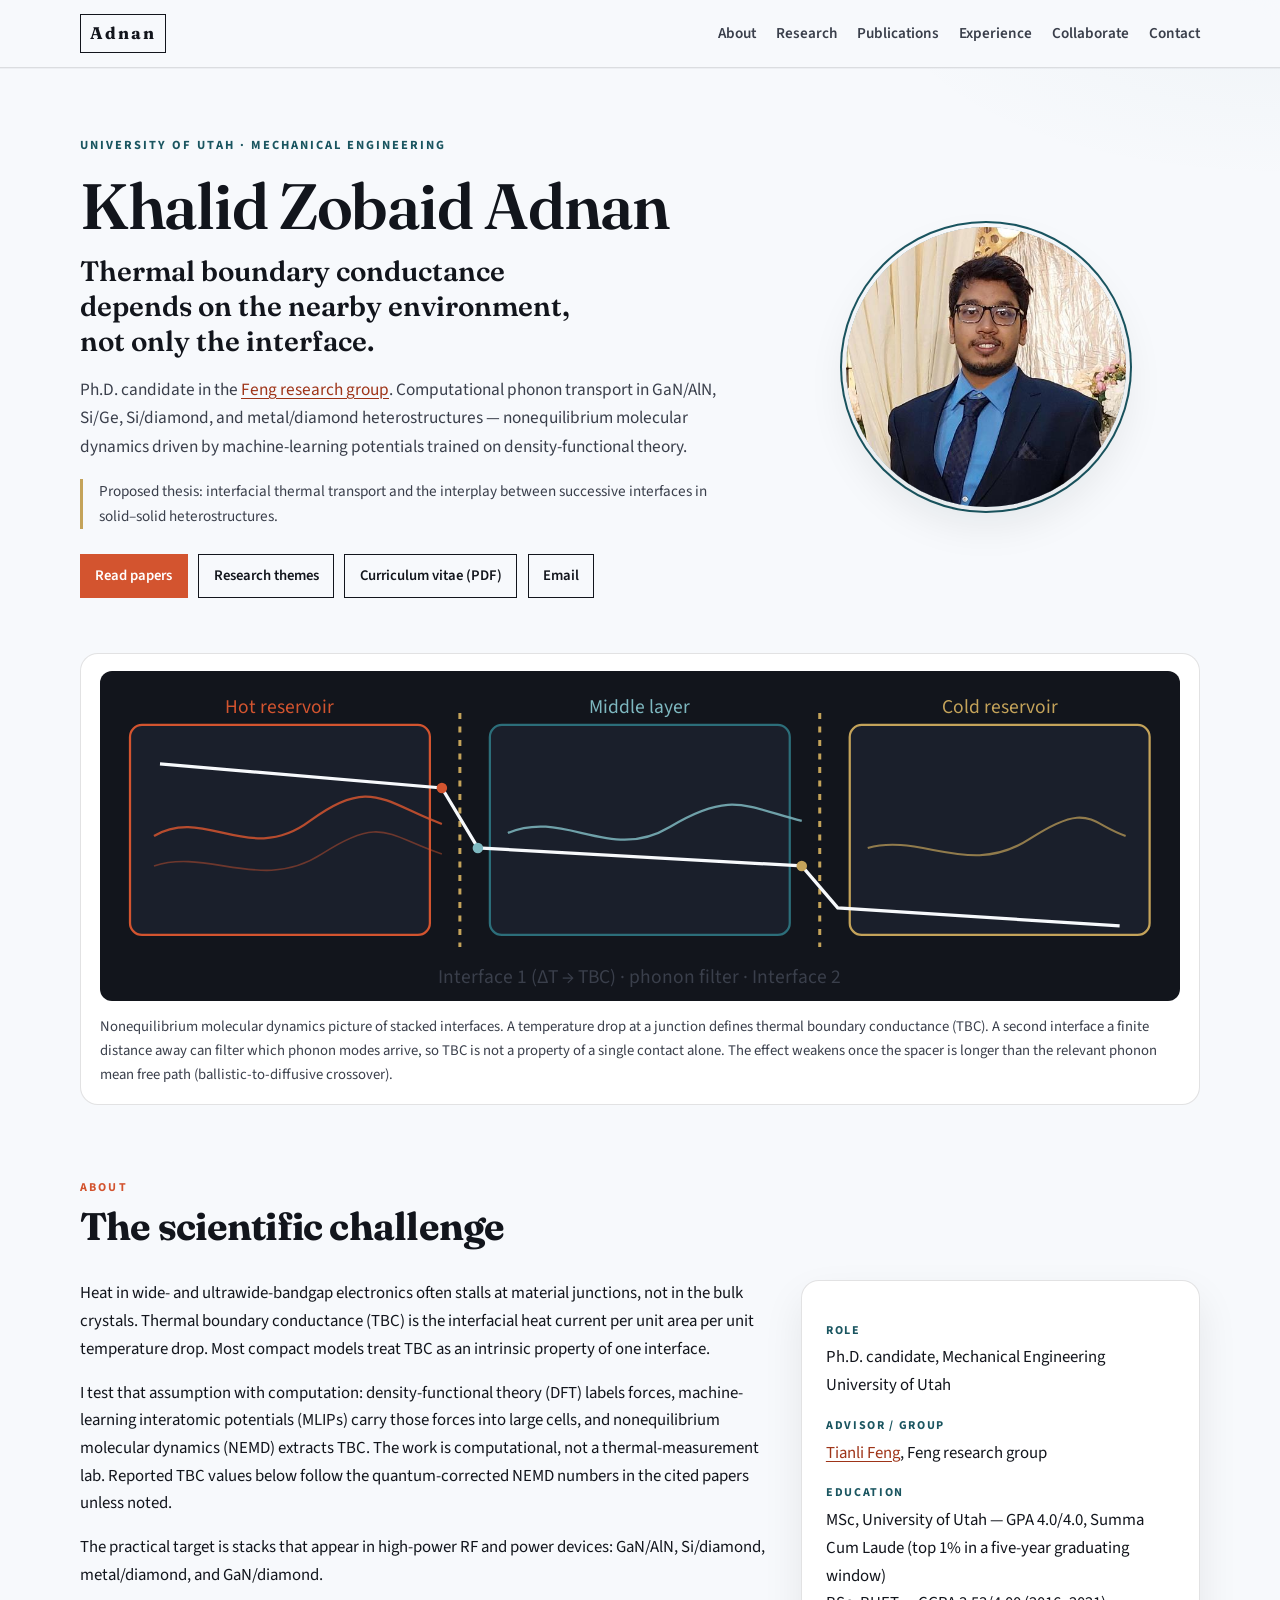
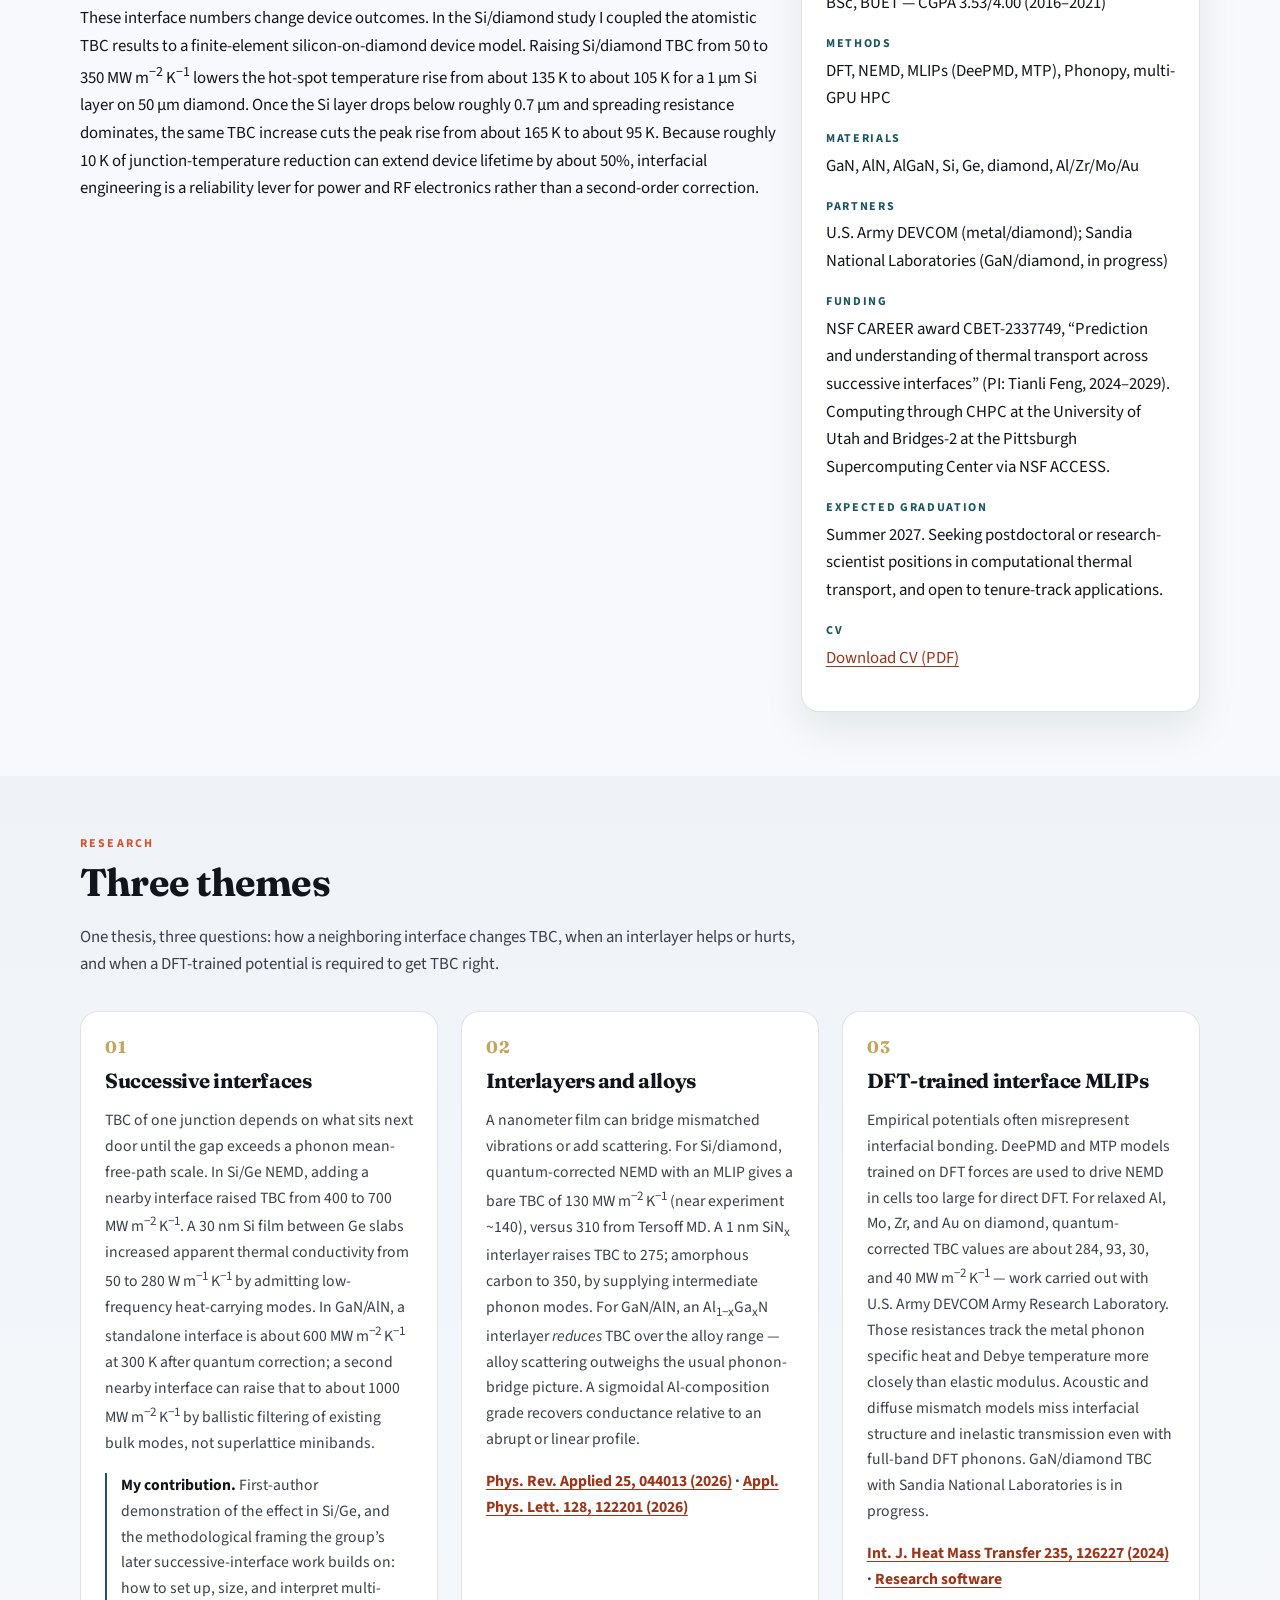
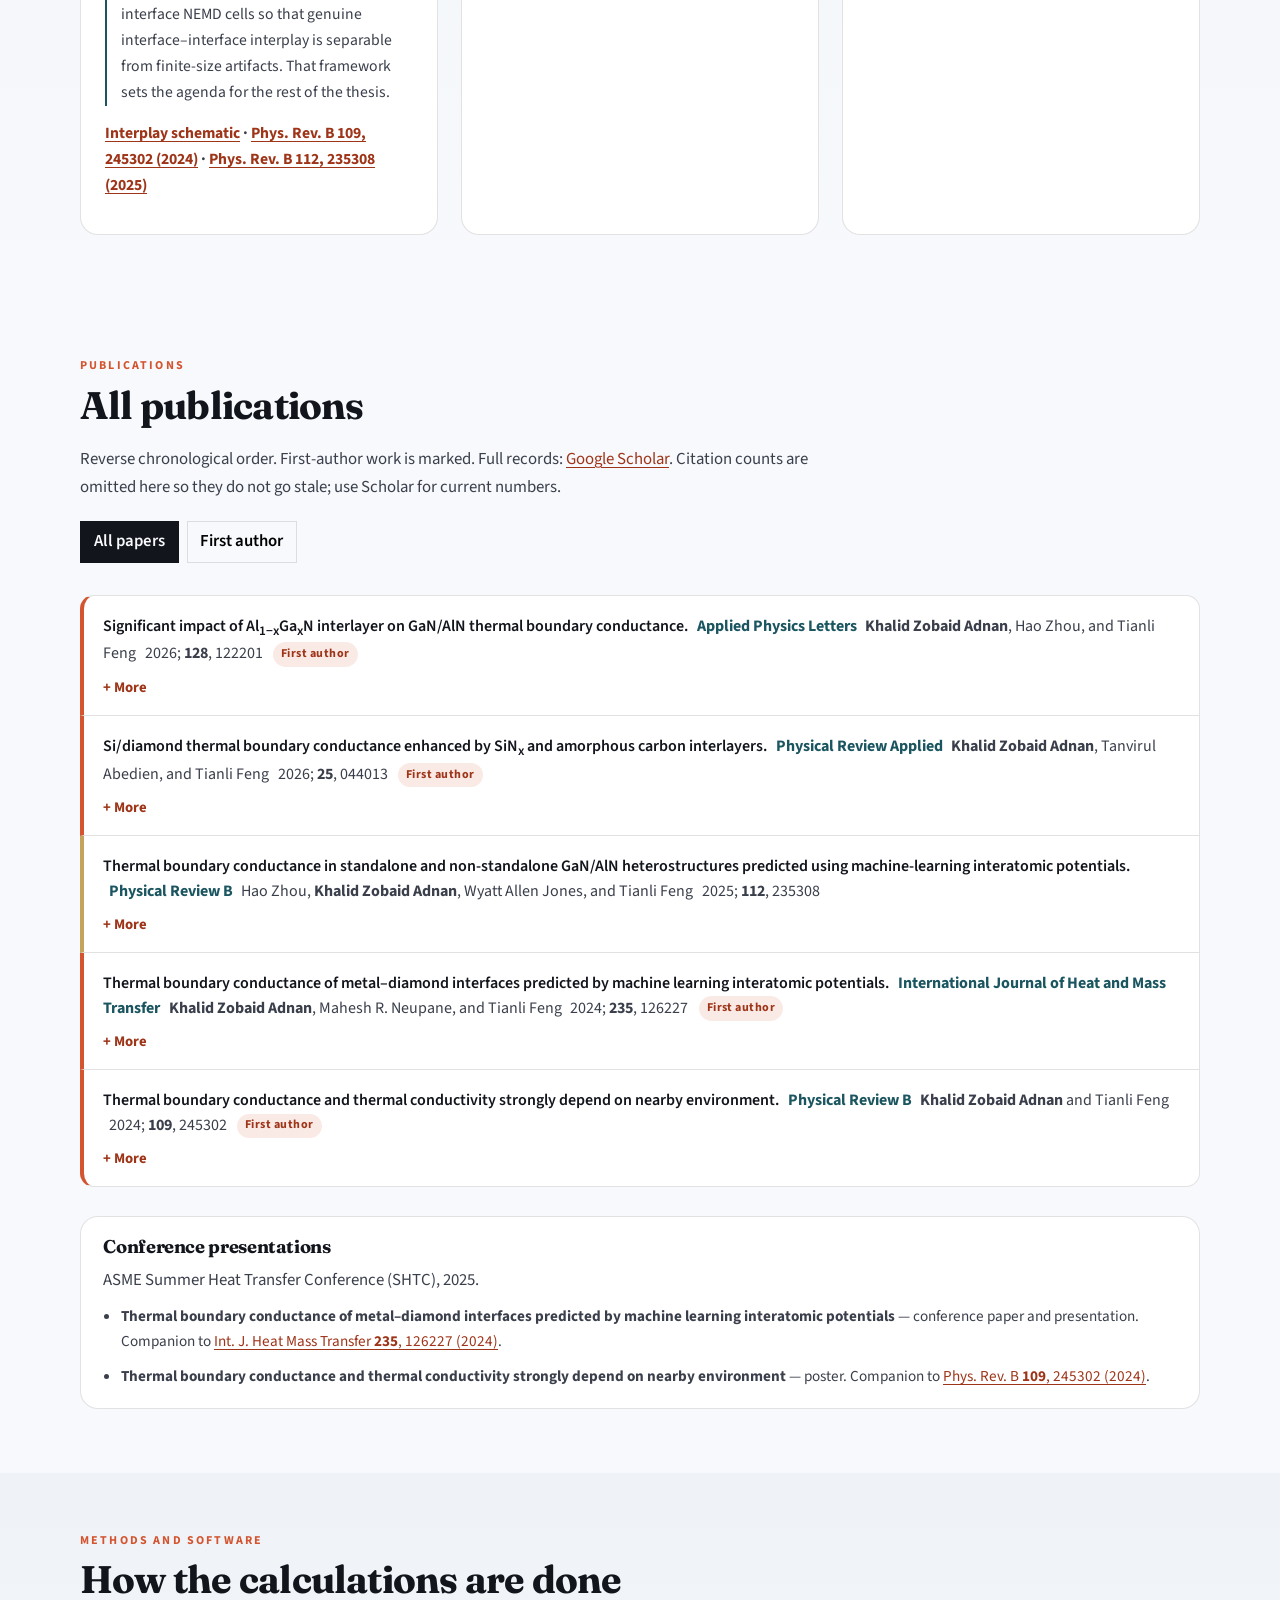
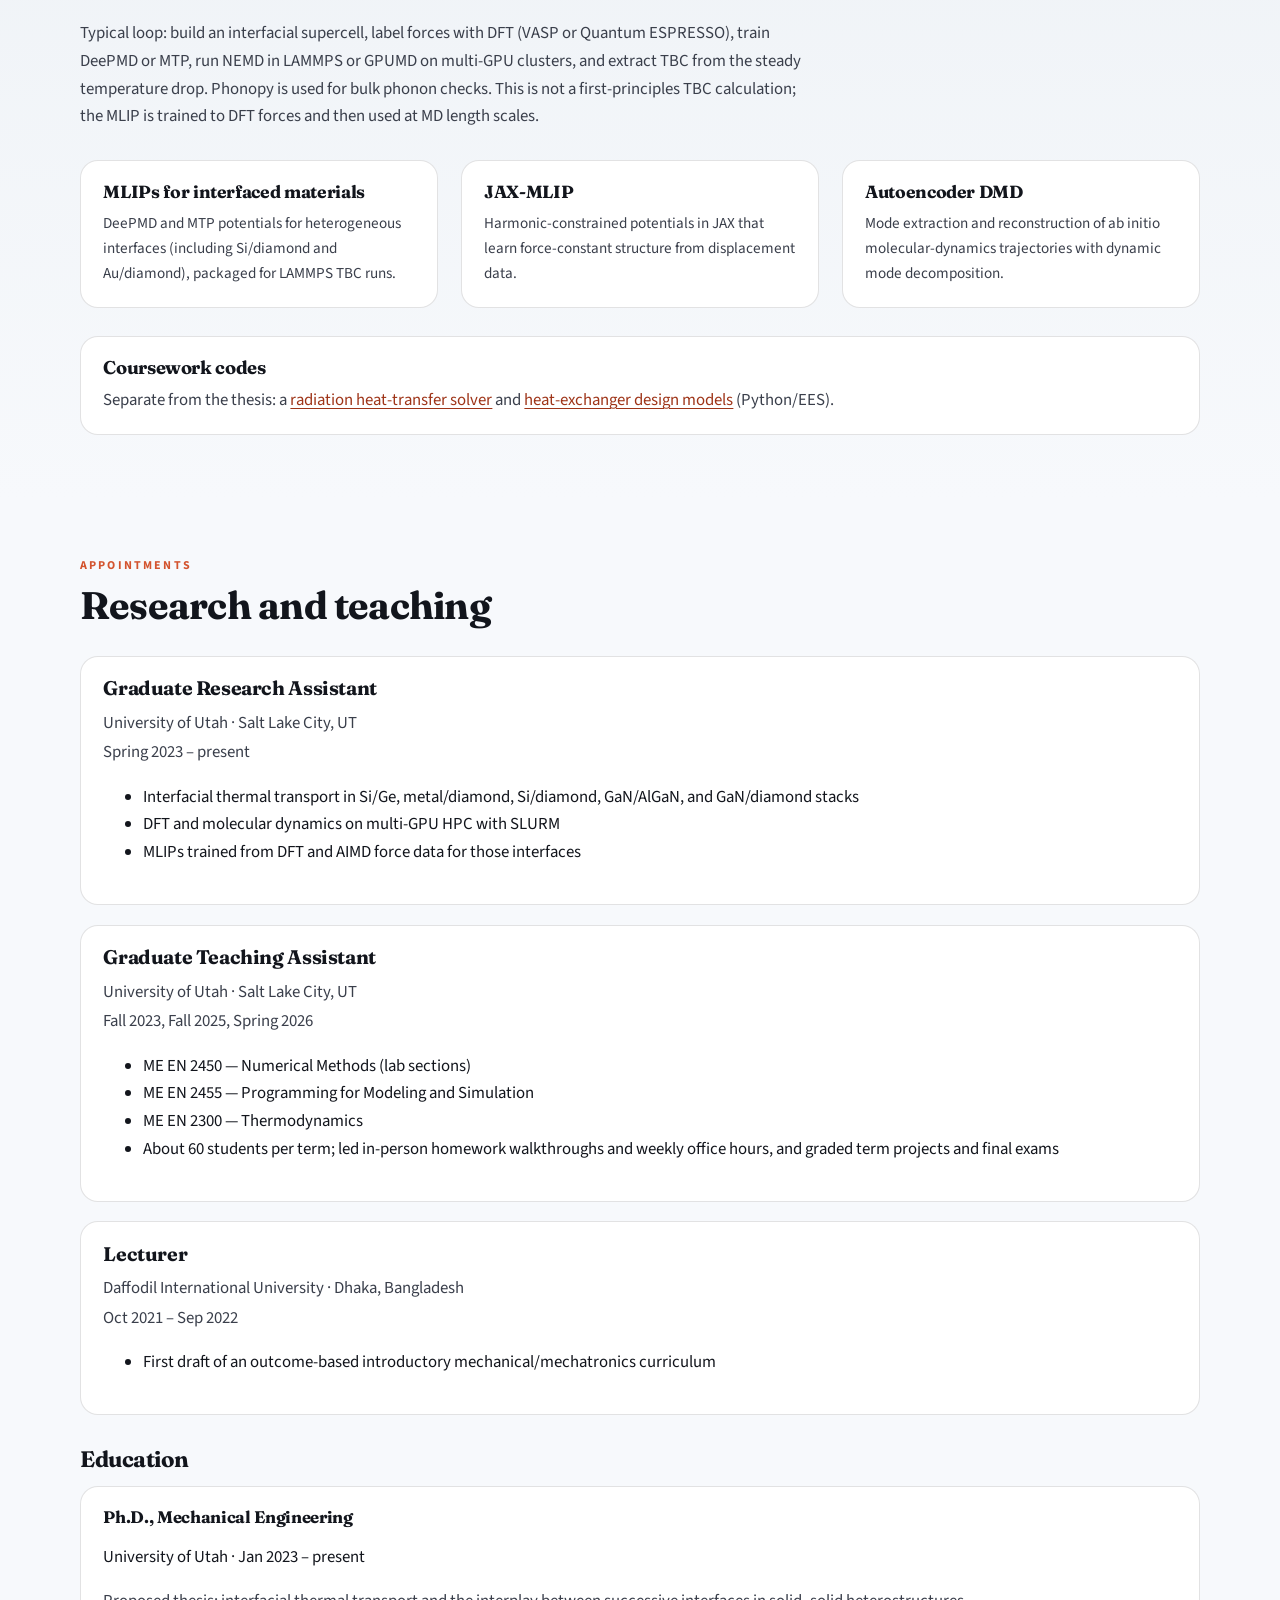
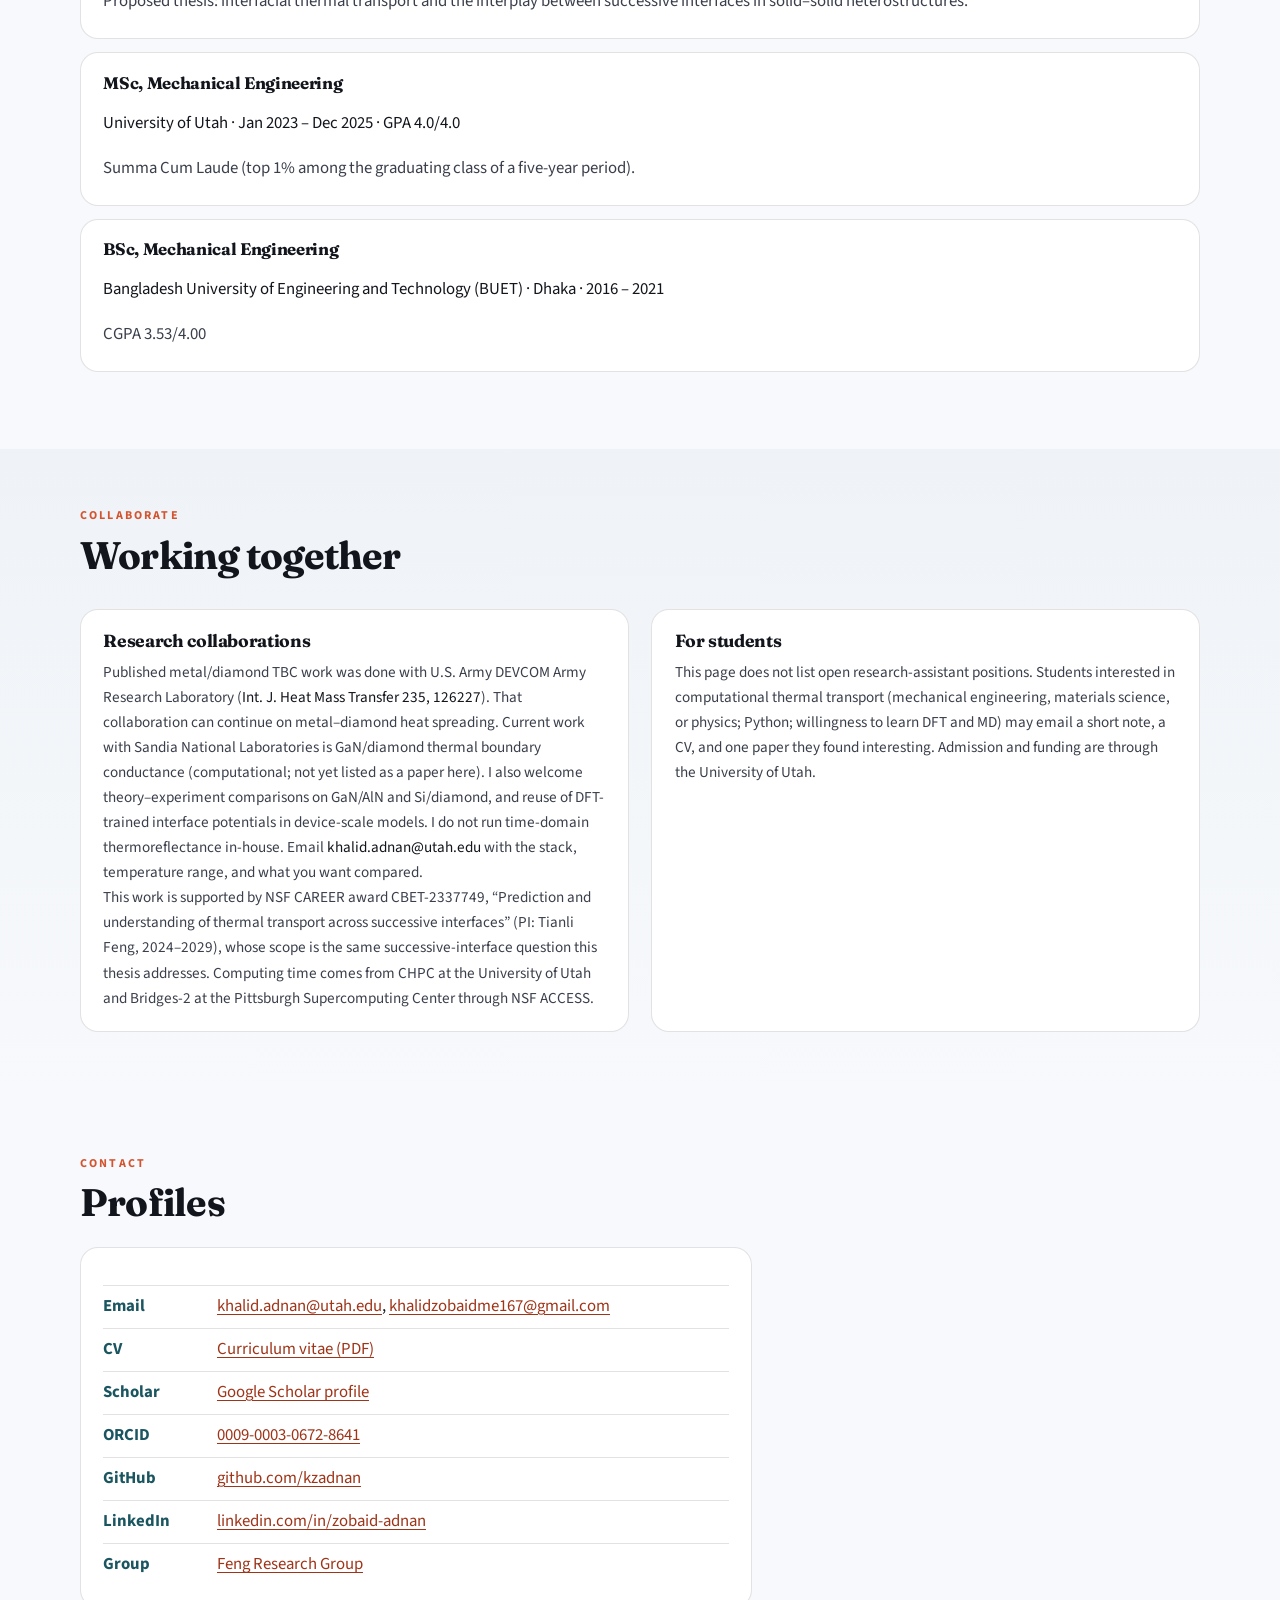
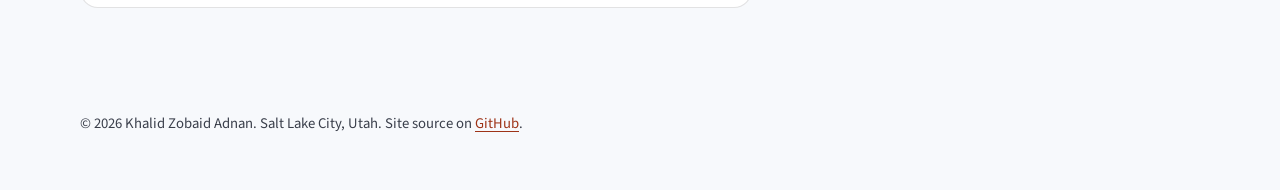
==== commit 44409068: "Publications: expandable abstracts and sticky nav - List papers in citation-line format with More/de" ====
--- a/index.html
+++ b/index.html
@@ -184,7 +184,7 @@
     <section id="publications" class="section">
       <div class="section-head">
         <p class="kicker">Publications</p>
-        <h2>Peer-reviewed papers</h2>
+        <h2>All publications</h2>
         <p class="section-lead">Reverse chronological order. First-author work is marked. Full records: <a href="https://scholar.google.com/citations?user=MXLTLekAAAAJ" target="_blank" rel="noopener">Google Scholar</a>. Citation counts are omitted here so they do not go stale; use Scholar for current numbers.</p>
         <div class="pub-filters" role="group" aria-label="Filter publications">
           <button class="filter is-active" data-filter="all" type="button" aria-pressed="true">All papers</button>
@@ -194,97 +194,112 @@
 
       <ol class="pub-list">
         <li class="pub" id="pub-apl-2026" data-role="first">
-          <div class="pub-content">
-            <div class="pub-meta">
-              <span class="venue">Applied Physics Letters</span>
-              <span class="year">2026</span>
-              <span class="badge">First author</span>
+          <p class="pub-line">
+            <span class="pub-line-title">Significant impact of Al<sub>1−x</sub>Ga<sub>x</sub>N interlayer on GaN/AlN thermal boundary conductance.</span>
+            <span class="pub-line-journal">Applied Physics Letters</span>
+            <span class="pub-line-authors"><strong>Khalid Zobaid Adnan</strong>, Hao Zhou, and Tianli Feng</span>
+            <span class="pub-line-biblio">2026; <strong>128</strong>, 122201</span>
+            <span class="badge badge-inline">First author</span>
+          </p>
+          <details class="pub-expand">
+            <summary>More</summary>
+            <div class="pub-panel">
+              <p class="pub-panel-label">Abstract</p>
+              <p class="highlight">AlGaN between GaN and AlN reduces TBC over the full alloy range; a sigmoidal composition grade recovers conductance relative to abrupt or linear profiles.</p>
+              <p class="contrib"><strong>My contribution.</strong> Compositional disorder in AlGaN makes the potential-energy surface far more complex than a binary interface, since every alloy composition is effectively a different material. Instead of trying to cover the whole alloy space, I trained the potential only on the structures relevant to the compositions and interface geometries actually simulated, which kept the fit accurate at tractable cost, then ran the NEMD showing that alloy scattering outweighs the usual phonon-bridge benefit.</p>
+              <p class="pub-view-links">
+                <a href="https://doi.org/10.1063/5.0323350" target="_blank" rel="noopener">View details for DOI 10.1063/5.0323350</a>
+                <a href="https://arxiv.org/abs/2601.12151" target="_blank" rel="noopener">View details for arXiv:2601.12151</a>
+              </p>
             </div>
-            <h3>Significant impact of Al<sub>1−x</sub>Ga<sub>x</sub>N interlayer on GaN/AlN thermal boundary conductance</h3>
-            <p class="authors"><strong>Khalid Zobaid Adnan</strong>, Hao Zhou, and Tianli Feng</p>
-            <p class="cite">Appl. Phys. Lett. <strong>128</strong>, 122201 (2026).</p>
-            <p class="highlight">AlGaN between GaN and AlN reduces TBC over the full alloy range; a sigmoidal composition grade recovers conductance relative to abrupt or linear profiles.</p>
-            <p class="contrib"><strong>My contribution.</strong> Compositional disorder in AlGaN makes the potential-energy surface far more complex than a binary interface, since every alloy composition is effectively a different material. Instead of trying to cover the whole alloy space, I trained the potential only on the structures relevant to the compositions and interface geometries actually simulated, which kept the fit accurate at tractable cost, then ran the NEMD showing that alloy scattering outweighs the usual phonon-bridge benefit.</p>
-            <div class="pub-links">
-              <a href="https://doi.org/10.1063/5.0323350" target="_blank" rel="noopener">DOI for AlGaN interlayer paper</a>
-              <a href="https://arxiv.org/abs/2601.12151" target="_blank" rel="noopener">arXiv:2601.12151</a>
+          </details>
+        </li>
+
+        <li class="pub" id="pub-pra-2026" data-role="first">
+          <p class="pub-line">
+            <span class="pub-line-title">Si/diamond thermal boundary conductance enhanced by SiN<sub>x</sub> and amorphous carbon interlayers.</span>
+            <span class="pub-line-journal">Physical Review Applied</span>
+            <span class="pub-line-authors"><strong>Khalid Zobaid Adnan</strong>, Tanvirul Abedien, and Tianli Feng</span>
+            <span class="pub-line-biblio">2026; <strong>25</strong>, 044013</span>
+            <span class="badge badge-inline">First author</span>
+          </p>
+          <details class="pub-expand">
+            <summary>More</summary>
+            <div class="pub-panel">
+              <p class="pub-panel-label">Abstract</p>
+              <p class="highlight">After quantum correction, bare Si/diamond TBC is 130 MW m<sup>−2</sup> K<sup>−1</sup>; 1 nm SiN<sub>x</sub> gives 275, amorphous carbon 350.</p>
+              <p class="contrib"><strong>My contribution.</strong> Si and diamond are badly lattice-mismatched, and the usual expectation is that the resulting interfacial strain destroys any clean phonon description. I showed that it does not: the junction carries high strain, yet mode-resolved transport stays interpretable, so interlayer choice can still be reasoned about in phonon terms instead of being treated as a disordered black box. I also built the finite-element silicon-on-diamond device model that converts these TBC values into hot-spot temperature.</p>
+              <p class="pub-view-links">
+                <a href="https://doi.org/10.1103/84jf-svtg" target="_blank" rel="noopener">View details for DOI 10.1103/84jf-svtg</a>
+                <a href="https://journals.aps.org/prapplied/abstract/10.1103/84jf-svtg" target="_blank" rel="noopener">View details for journal page</a>
+              </p>
             </div>
-          </div>
+          </details>
         </li>
 
-        <li class="pub" id="pub-pra-2026" data-role="first">
-          <div class="pub-content">
-            <div class="pub-meta">
-              <span class="venue">Physical Review Applied</span>
-              <span class="year">2026</span>
-              <span class="badge">First author</span>
+        <li class="pub" id="pub-prb-2025" data-role="coauthor">
+          <p class="pub-line">
+            <span class="pub-line-title">Thermal boundary conductance in standalone and non-standalone GaN/AlN heterostructures predicted using machine-learning interatomic potentials.</span>
+            <span class="pub-line-journal">Physical Review B</span>
+            <span class="pub-line-authors">Hao Zhou, <strong>Khalid Zobaid Adnan</strong>, Wyatt Allen Jones, and Tianli Feng</span>
+            <span class="pub-line-biblio">2025; <strong>112</strong>, 235308</span>
+          </p>
+          <details class="pub-expand">
+            <summary>More</summary>
+            <div class="pub-panel">
+              <p class="pub-panel-label">Abstract</p>
+              <p class="highlight">Standalone GaN/AlN TBC is about 600 MW m<sup>−2</sup> K<sup>−1</sup> at 300 K after quantum correction; a nearby second interface can raise it to about 1000 by ballistic filtering.</p>
+              <p class="contrib"><strong>My contribution.</strong> I built a mismatch cross-section analysis for the unstrained GaN/AlN interface, the counterpart of the treatment developed for Si/Ge, so the two systems could be compared on the same basis. The governing difficulty here is cell length: resolving the interplay length over which a second interface still changes TBC requires simulation cells long enough to reach the ballistic-to-diffusive crossover, which is where most of the computational cost sits.</p>
+              <p class="pub-view-links">
+                <a href="https://doi.org/10.1103/w7qp-tl6z" target="_blank" rel="noopener">View details for DOI 10.1103/w7qp-tl6z</a>
+                <a href="https://arxiv.org/abs/2503.05084" target="_blank" rel="noopener">View details for arXiv:2503.05084</a>
+              </p>
             </div>
-            <h3>Si/diamond thermal boundary conductance enhanced by SiN<sub>x</sub> and amorphous carbon interlayers</h3>
-            <p class="authors"><strong>Khalid Zobaid Adnan</strong>, Tanvirul Abedien, and Tianli Feng</p>
-            <p class="cite">Phys. Rev. Applied <strong>25</strong>, 044013 (2026).</p>
-            <p class="highlight">After quantum correction, bare Si/diamond TBC is 130 MW m<sup>−2</sup> K<sup>−1</sup>; 1 nm SiN<sub>x</sub> gives 275, amorphous carbon 350.</p>
-            <p class="contrib"><strong>My contribution.</strong> Si and diamond are badly lattice-mismatched, and the usual expectation is that the resulting interfacial strain destroys any clean phonon description. I showed that it does not: the junction carries high strain, yet mode-resolved transport stays interpretable, so interlayer choice can still be reasoned about in phonon terms instead of being treated as a disordered black box. I also built the finite-element silicon-on-diamond device model that converts these TBC values into hot-spot temperature.</p>
-            <div class="pub-links">
-              <a href="https://doi.org/10.1103/84jf-svtg" target="_blank" rel="noopener">DOI for Si/diamond interlayer paper</a>
-              <a href="https://journals.aps.org/prapplied/abstract/10.1103/84jf-svtg" target="_blank" rel="noopener">Physical Review Applied article</a>
+          </details>
+        </li>
+
+        <li class="pub" id="pub-ijhmt-2024" data-role="first">
+          <p class="pub-line">
+            <span class="pub-line-title">Thermal boundary conductance of metal&ndash;diamond interfaces predicted by machine learning interatomic potentials.</span>
+            <span class="pub-line-journal">International Journal of Heat and Mass Transfer</span>
+            <span class="pub-line-authors"><strong>Khalid Zobaid Adnan</strong>, Mahesh R. Neupane, and Tianli Feng</span>
+            <span class="pub-line-biblio">2024; <strong>235</strong>, 126227</span>
+            <span class="badge badge-inline">First author</span>
+          </p>
+          <details class="pub-expand">
+            <summary>More</summary>
+            <div class="pub-panel">
+              <p class="pub-panel-label">Abstract</p>
+              <p class="highlight">Quantum-corrected TBC for Al, Mo, Zr, and Au on diamond is about 284, 93, 30, and 40 MW m<sup>−2</sup> K<sup>−1</sup>; TBC tracks metal Debye temperature more than elastic modulus.</p>
+              <p class="contrib"><strong>My contribution.</strong> I implemented and quantified the quantum correction factor for the classical diffuse mismatch model (DMM). Classical MD and classical DMM both assume every vibrational mode is fully excited, which is wrong at room temperature for stiff materials such as diamond. Correcting for the actual mode occupation put MD, DMM, and experiment on the same footing, which is what makes the comparison across Al, Mo, Zr, and Au meaningful rather than an artifact of the classical limit.</p>
+              <p class="pub-view-links">
+                <a href="https://doi.org/10.1016/j.ijheatmasstransfer.2024.126227" target="_blank" rel="noopener">View details for DOI 10.1016/j.ijheatmasstransfer.2024.126227</a>
+                <a href="https://arxiv.org/abs/2404.15465" target="_blank" rel="noopener">View details for arXiv:2404.15465</a>
+              </p>
             </div>
-          </div>
+          </details>
         </li>
 
-        <li class="pub" id="pub-prb-2025" data-role="coauthor">
-          <div class="pub-content">
-            <div class="pub-meta">
-              <span class="venue">Physical Review B</span>
-              <span class="year">2025</span>
+        <li class="pub" id="pub-prb-2024" data-role="first">
+          <p class="pub-line">
+            <span class="pub-line-title">Thermal boundary conductance and thermal conductivity strongly depend on nearby environment.</span>
+            <span class="pub-line-journal">Physical Review B</span>
+            <span class="pub-line-authors"><strong>Khalid Zobaid Adnan</strong> and Tianli Feng</span>
+            <span class="pub-line-biblio">2024; <strong>109</strong>, 245302</span>
+            <span class="badge badge-inline">First author</span>
+          </p>
+          <details class="pub-expand">
+            <summary>More</summary>
+            <div class="pub-panel">
+              <p class="pub-panel-label">Abstract</p>
+              <p class="highlight">A nearby interface after Si/Ge raised TBC from 400 to 700 MW m<sup>−2</sup> K<sup>−1</sup>. A 30 nm Si layer between Ge increased apparent thermal conductivity from 50 to 280 W m<sup>−1</sup> K<sup>−1</sup>.</p>
+              <p class="contrib"><strong>My contribution.</strong> The Si/Ge numbers are the result, but the lasting contribution is methodological: a way of posing, sizing, and interpreting successive-interface calculations that determines how the later GaN/AlN, Si/diamond, and GaN/diamond studies are designed. This paper defines the question the rest of the thesis answers.</p>
+              <p class="pub-view-links">
+                <a href="https://doi.org/10.1103/PhysRevB.109.245302" target="_blank" rel="noopener">View details for DOI 10.1103/PhysRevB.109.245302</a>
+                <a href="https://journals.aps.org/prb/abstract/10.1103/PhysRevB.109.245302" target="_blank" rel="noopener">View details for journal page</a>
+              </p>
             </div>
-            <h3>Thermal boundary conductance in standalone and non-standalone GaN/AlN heterostructures predicted using machine-learning interatomic potentials</h3>
-            <p class="authors">Hao Zhou, <strong>Khalid Zobaid Adnan</strong>, Wyatt Allen Jones, and Tianli Feng</p>
-            <p class="cite">Phys. Rev. B <strong>112</strong>, 235308 (2025).</p>
-            <p class="highlight">Standalone GaN/AlN TBC is about 600 MW m<sup>−2</sup> K<sup>−1</sup> at 300 K after quantum correction; a nearby second interface can raise it to about 1000 by ballistic filtering.</p>
-            <p class="contrib"><strong>My contribution.</strong> I built a mismatch cross-section analysis for the unstrained GaN/AlN interface, the counterpart of the treatment developed for Si/Ge, so the two systems could be compared on the same basis. The governing difficulty here is cell length: resolving the interplay length over which a second interface still changes TBC requires simulation cells long enough to reach the ballistic-to-diffusive crossover, which is where most of the computational cost sits.</p>
-            <div class="pub-links">
-              <a href="https://doi.org/10.1103/w7qp-tl6z" target="_blank" rel="noopener">DOI for GaN/AlN standalone paper</a>
-              <a href="https://arxiv.org/abs/2503.05084" target="_blank" rel="noopener">arXiv:2503.05084</a>
-            </div>
-          </div>
-        </li>
-
-        <li class="pub" id="pub-ijhmt-2024" data-role="first">
-          <div class="pub-content">
-            <div class="pub-meta">
-              <span class="venue">International Journal of Heat and Mass Transfer</span>
-              <span class="year">2024</span>
-              <span class="badge">First author</span>
-            </div>
-            <h3>Thermal boundary conductance of metal&ndash;diamond interfaces predicted by machine learning interatomic potentials</h3>
-            <p class="authors"><strong>Khalid Zobaid Adnan</strong>, Mahesh R. Neupane, and Tianli Feng</p>
-            <p class="cite">Int. J. Heat Mass Transfer <strong>235</strong>, 126227 (2024). With U.S. Army DEVCOM Army Research Laboratory.</p>
-            <p class="highlight">Quantum-corrected TBC for Al, Mo, Zr, and Au on diamond is about 284, 93, 30, and 40 MW m<sup>−2</sup> K<sup>−1</sup>; TBC tracks metal Debye temperature more than elastic modulus.</p>
-            <p class="contrib"><strong>My contribution.</strong> I implemented and quantified the quantum correction factor for the classical diffuse mismatch model (DMM). Classical MD and classical DMM both assume every vibrational mode is fully excited, which is wrong at room temperature for stiff materials such as diamond. Correcting for the actual mode occupation put MD, DMM, and experiment on the same footing, which is what makes the comparison across Al, Mo, Zr, and Au meaningful rather than an artifact of the classical limit.</p>
-            <div class="pub-links">
-              <a href="https://doi.org/10.1016/j.ijheatmasstransfer.2024.126227" target="_blank" rel="noopener">DOI for metal–diamond paper</a>
-              <a href="https://arxiv.org/abs/2404.15465" target="_blank" rel="noopener">arXiv:2404.15465</a>
-            </div>
-          </div>
-        </li>
-
-        <li class="pub" id="pub-prb-2024" data-role="first">
-          <div class="pub-content">
-            <div class="pub-meta">
-              <span class="venue">Physical Review B</span>
-              <span class="year">2024</span>
-              <span class="badge">First author</span>
-            </div>
-            <h3>Thermal boundary conductance and thermal conductivity strongly depend on nearby environment</h3>
-            <p class="authors"><strong>Khalid Zobaid Adnan</strong> and Tianli Feng</p>
-            <p class="cite">Phys. Rev. B <strong>109</strong>, 245302 (2024).</p>
-            <p class="highlight">A nearby interface after Si/Ge raised TBC from 400 to 700 MW m<sup>−2</sup> K<sup>−1</sup>. A 30 nm Si layer between Ge increased apparent thermal conductivity from 50 to 280 W m<sup>−1</sup> K<sup>−1</sup>.</p>
-            <p class="contrib"><strong>My contribution.</strong> The Si/Ge numbers are the result, but the lasting contribution is methodological: a way of posing, sizing, and interpreting successive-interface calculations that determines how the later GaN/AlN, Si/diamond, and GaN/diamond studies are designed. This paper defines the question the rest of the thesis answers.</p>
-            <div class="pub-links">
-              <a href="https://doi.org/10.1103/PhysRevB.109.245302" target="_blank" rel="noopener">DOI for nearby-environment paper</a>
-              <a href="https://journals.aps.org/prb/abstract/10.1103/PhysRevB.109.245302" target="_blank" rel="noopener">Physical Review B article</a>
-            </div>
-          </div>
+          </details>
         </li>
       </ol>
 
--- a/css/style.css
+++ b/css/style.css
@@ -80,10 +80,15 @@
 .site-header {
   position: sticky;
   top: 0;
-  z-index: 10;
+  z-index: 1000;
   backdrop-filter: blur(14px);
-  background: rgba(247, 249, 252, 0.9);
+  background: rgba(247, 249, 252, 0.94);
   border-bottom: 1px solid var(--line);
+  box-shadow: 0 1px 0 rgba(18, 21, 28, 0.04);
+}
+
+.site-header.is-stuck {
+  box-shadow: 0 6px 24px rgba(18, 21, 28, 0.1);
 }
 
 .header-inner,
@@ -483,7 +488,7 @@
   padding: 0;
   margin: 2rem 0 0;
   display: grid;
-  gap: 1.2rem;
+  gap: 0;
 }
 
 .interest-num {
@@ -510,8 +515,120 @@
   background: var(--card);
   border: 1px solid var(--line);
   border-left: 4px solid var(--gold);
-  border-radius: 14px;
-  padding: 1.3rem 1.4rem 1.15rem;
+  border-radius: 0;
+  padding: 1.1rem 1.2rem 0.85rem;
+}
+
+.pub:first-child {
+  border-top-left-radius: 14px;
+  border-top-right-radius: 14px;
+}
+
+.pub:last-child {
+  border-bottom-left-radius: 14px;
+  border-bottom-right-radius: 14px;
+}
+
+.pub + .pub {
+  border-top: none;
+}
+
+.pub-line {
+  margin: 0;
+  line-height: 1.55;
+  font-size: 1rem;
+}
+
+.pub-line-title {
+  font-weight: 600;
+  color: var(--ink);
+}
+
+.pub-line-journal {
+  font-weight: 700;
+  color: var(--cool);
+  margin-left: 0.35rem;
+}
+
+.pub-line-authors,
+.pub-line-biblio {
+  color: var(--ink-soft);
+  margin-left: 0.35rem;
+}
+
+.pub-expand {
+  margin-top: 0.45rem;
+}
+
+.pub-expand summary {
+  list-style: none;
+  cursor: pointer;
+  display: inline-block;
+  font-weight: 700;
+  font-size: 0.92rem;
+  color: var(--heat-deep);
+  user-select: none;
+}
+
+.pub-expand summary::-webkit-details-marker {
+  display: none;
+}
+
+.pub-expand summary::before {
+  content: "+ ";
+  font-weight: 700;
+}
+
+.pub-expand[open] summary::before {
+  content: "− ";
+}
+
+.pub-expand summary:hover {
+  color: var(--heat);
+}
+
+.pub-panel {
+  margin-top: 0.75rem;
+  padding-top: 0.75rem;
+  border-top: 1px dashed var(--line);
+}
+
+.pub-panel-label {
+  margin: 0 0 0.45rem;
+  font-size: 0.72rem;
+  font-weight: 700;
+  letter-spacing: 0.14em;
+  color: var(--ink-soft);
+}
+
+.pub-view-links {
+  margin: 0.85rem 0 0;
+  display: flex;
+  flex-direction: column;
+  gap: 0.35rem;
+  font-size: 0.92rem;
+  font-weight: 600;
+}
+
+.pub-view-links a {
+  text-decoration: none;
+}
+
+.pub-view-links a:hover {
+  text-decoration: underline;
+}
+
+.badge-inline {
+  display: inline-block;
+  margin-left: 0.45rem;
+  vertical-align: middle;
+  font-size: 0.68rem;
+  font-weight: 700;
+  letter-spacing: 0.04em;
+  padding: 0.15rem 0.45rem;
+  border-radius: 999px;
+  background: rgba(211, 84, 47, 0.12);
+  color: var(--heat-deep);
 }
 
 .pub-meta {
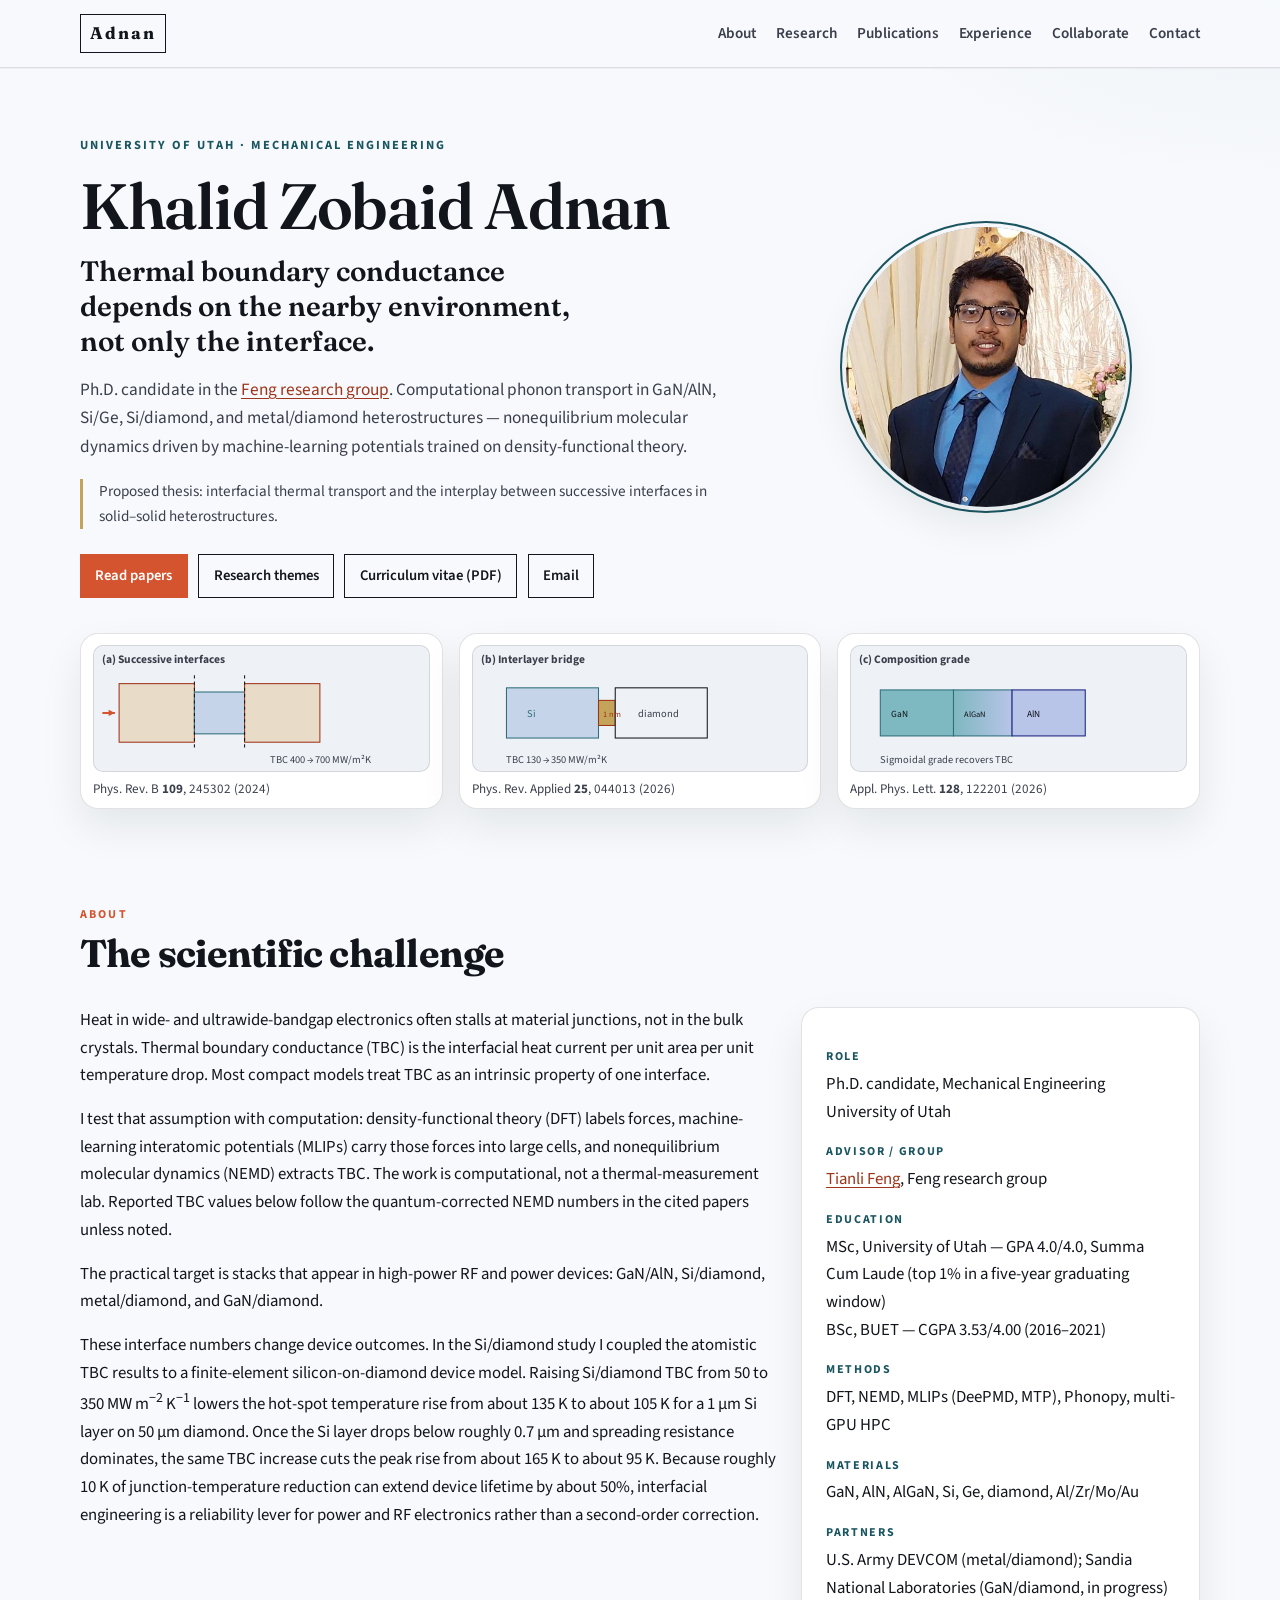
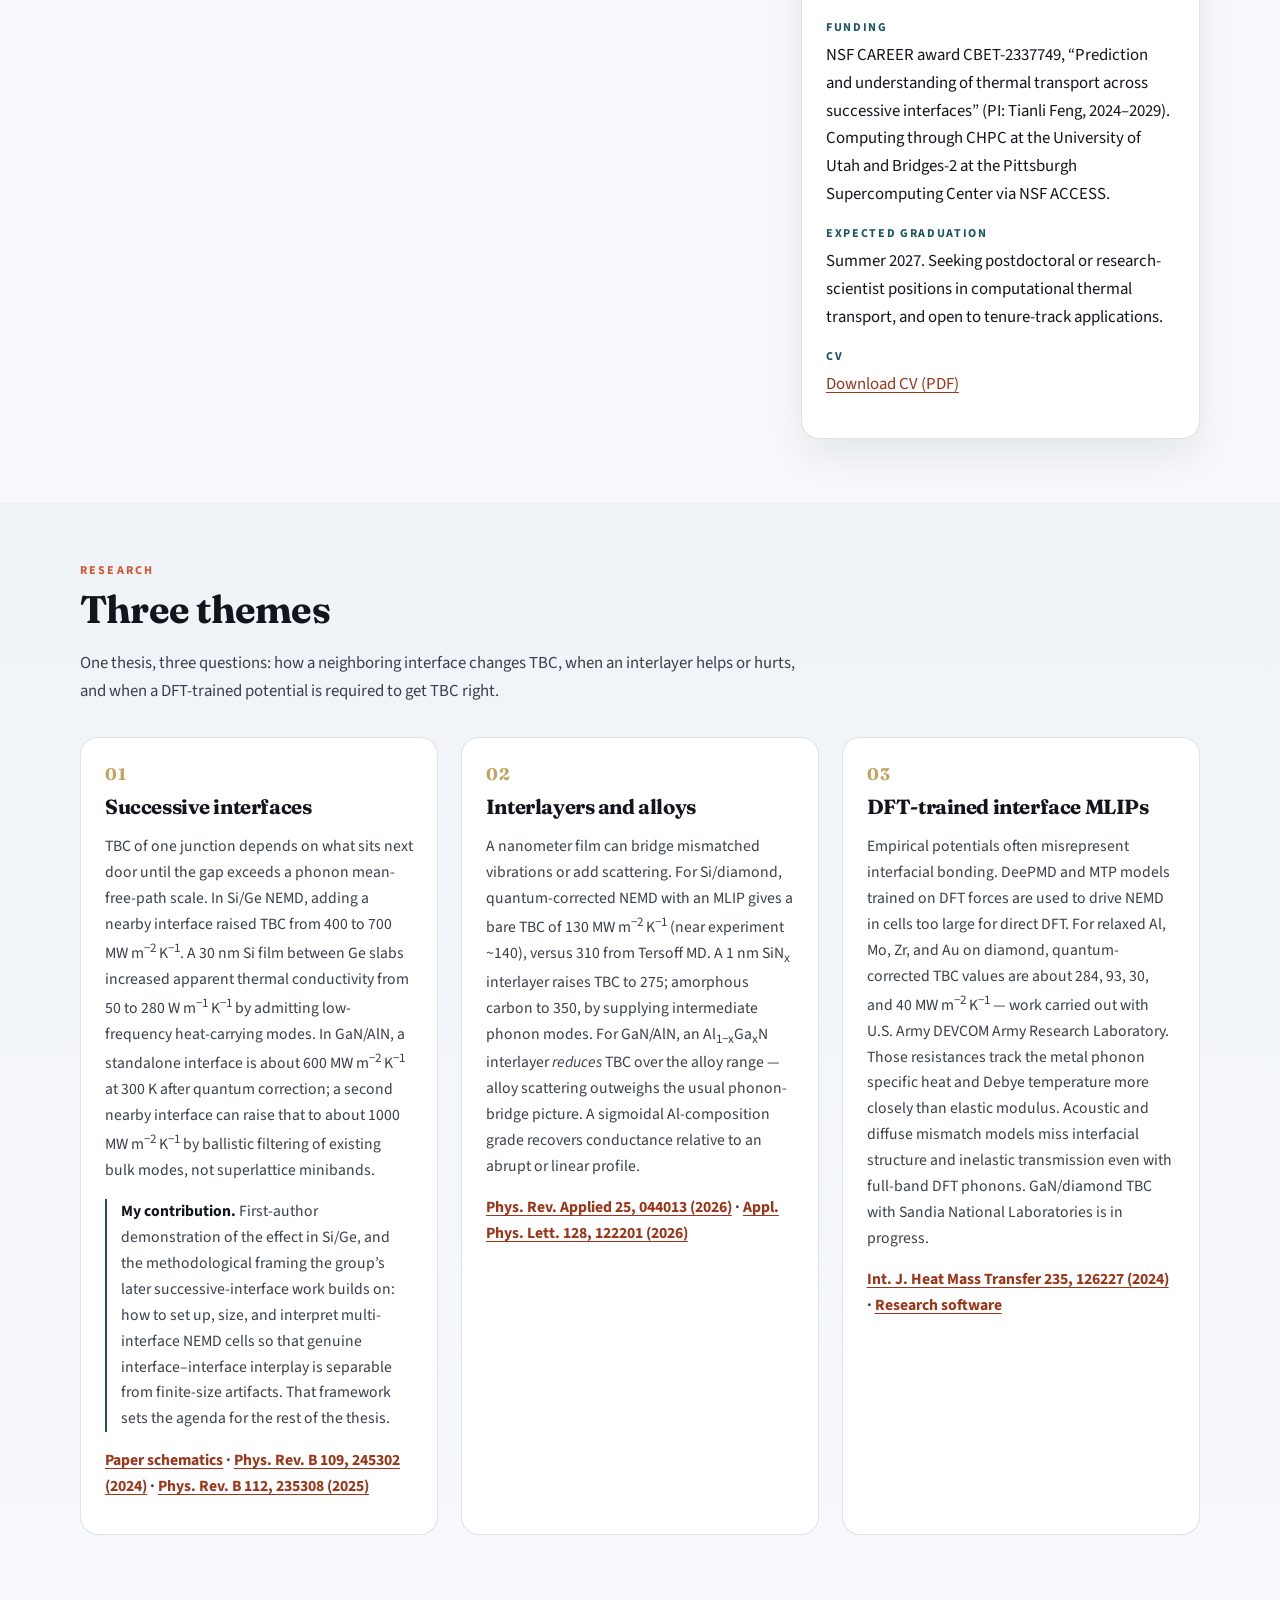
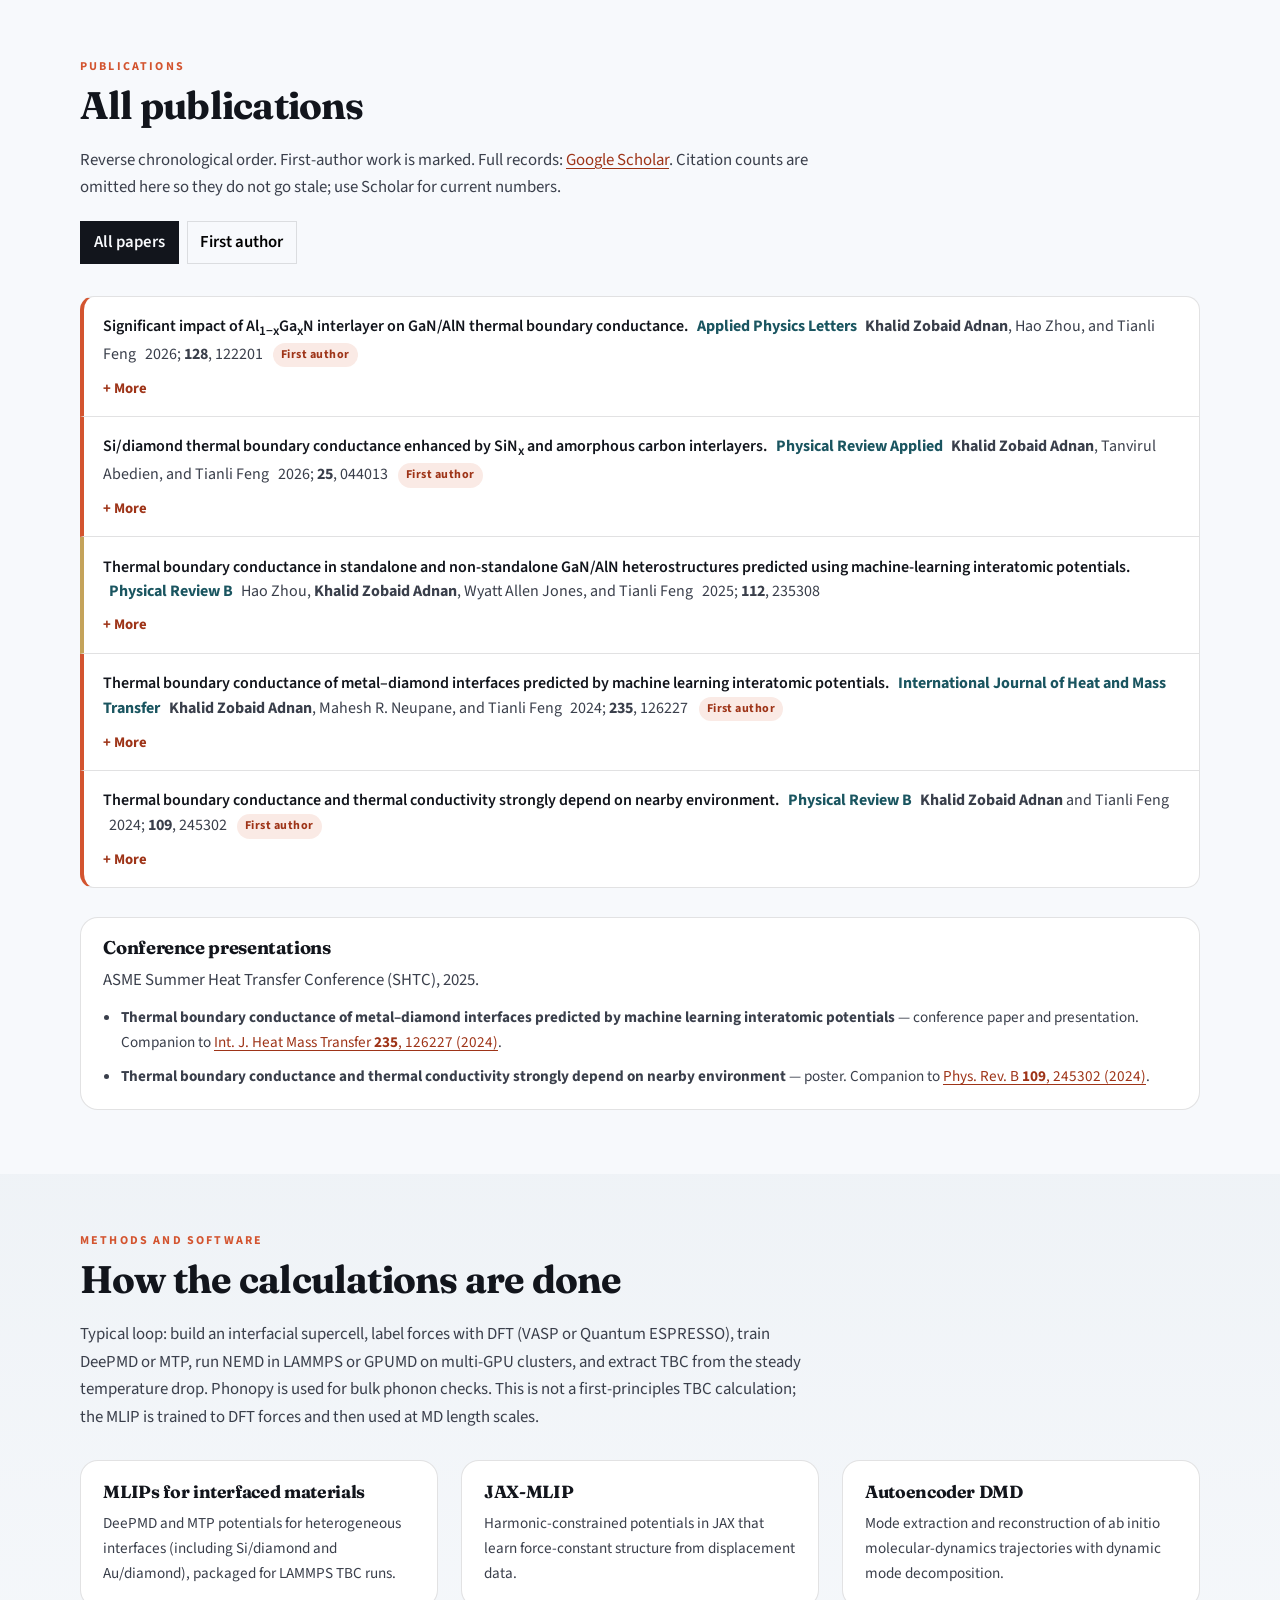
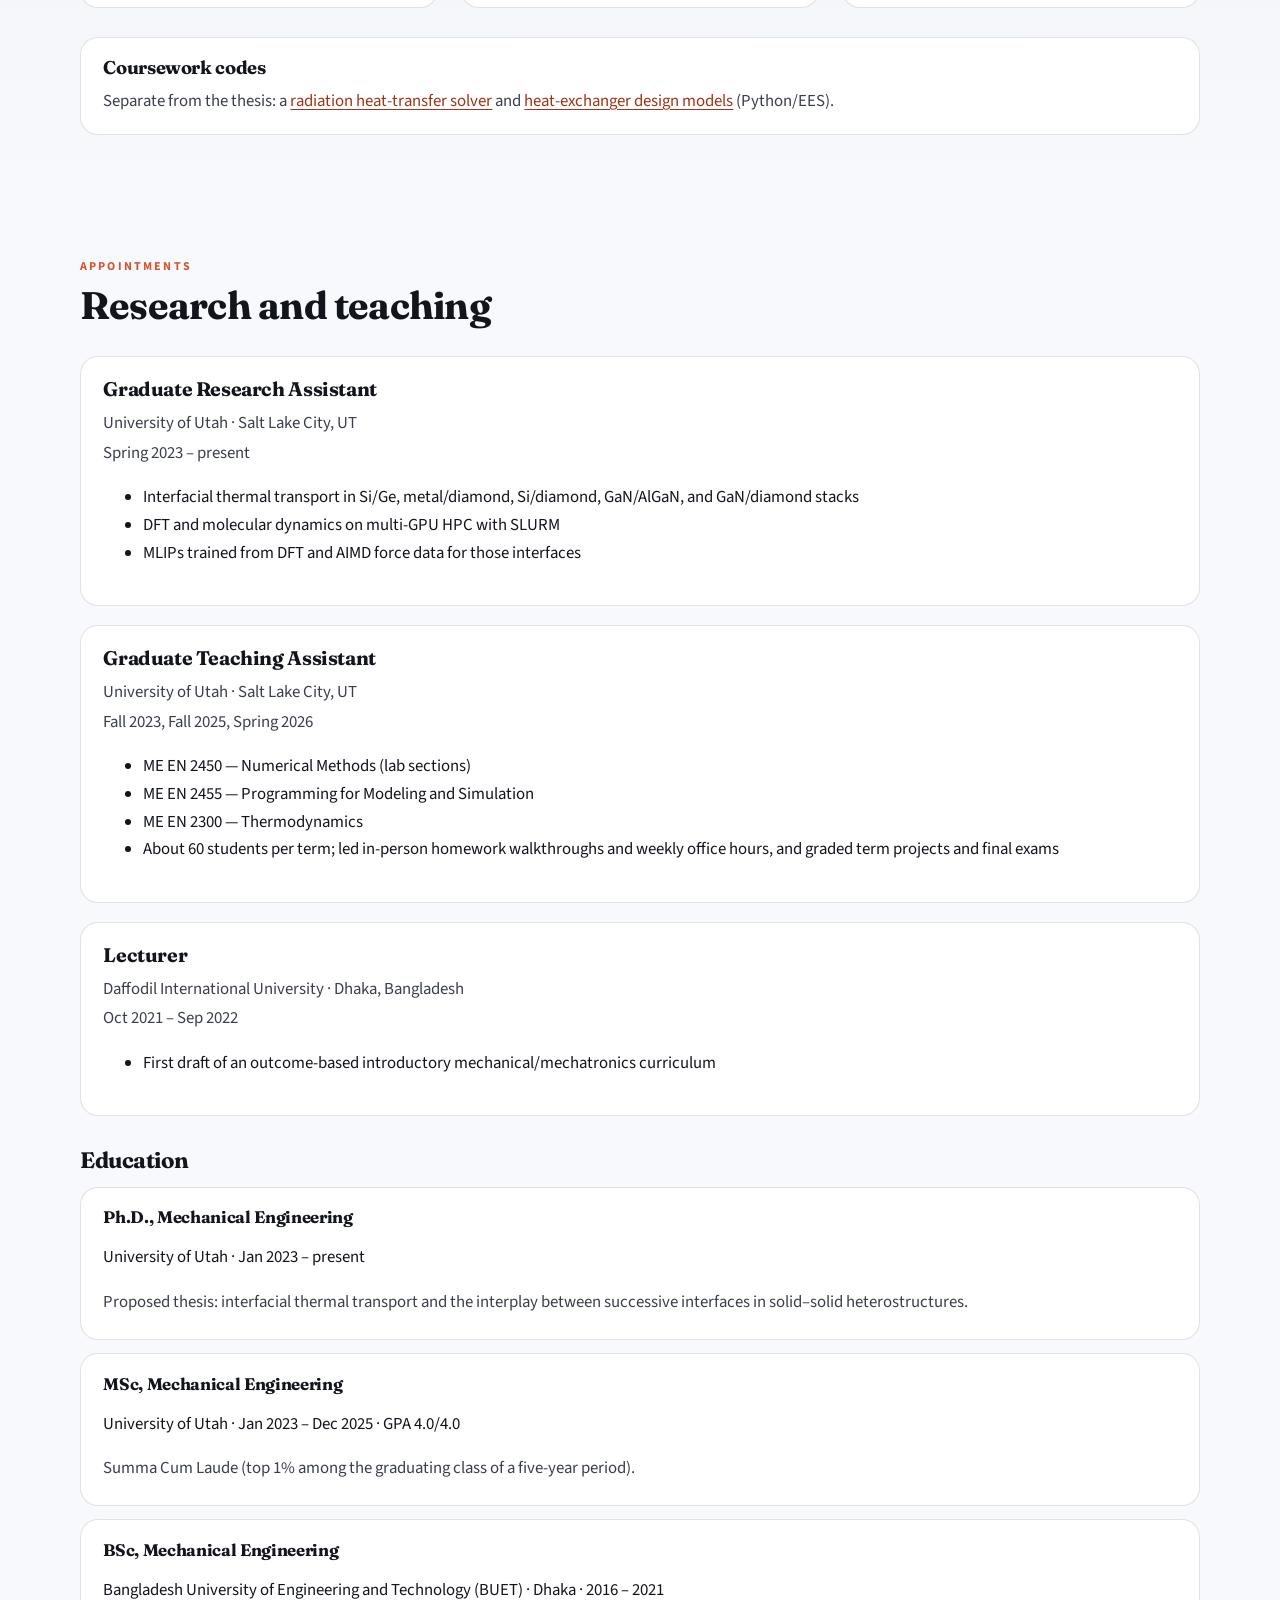
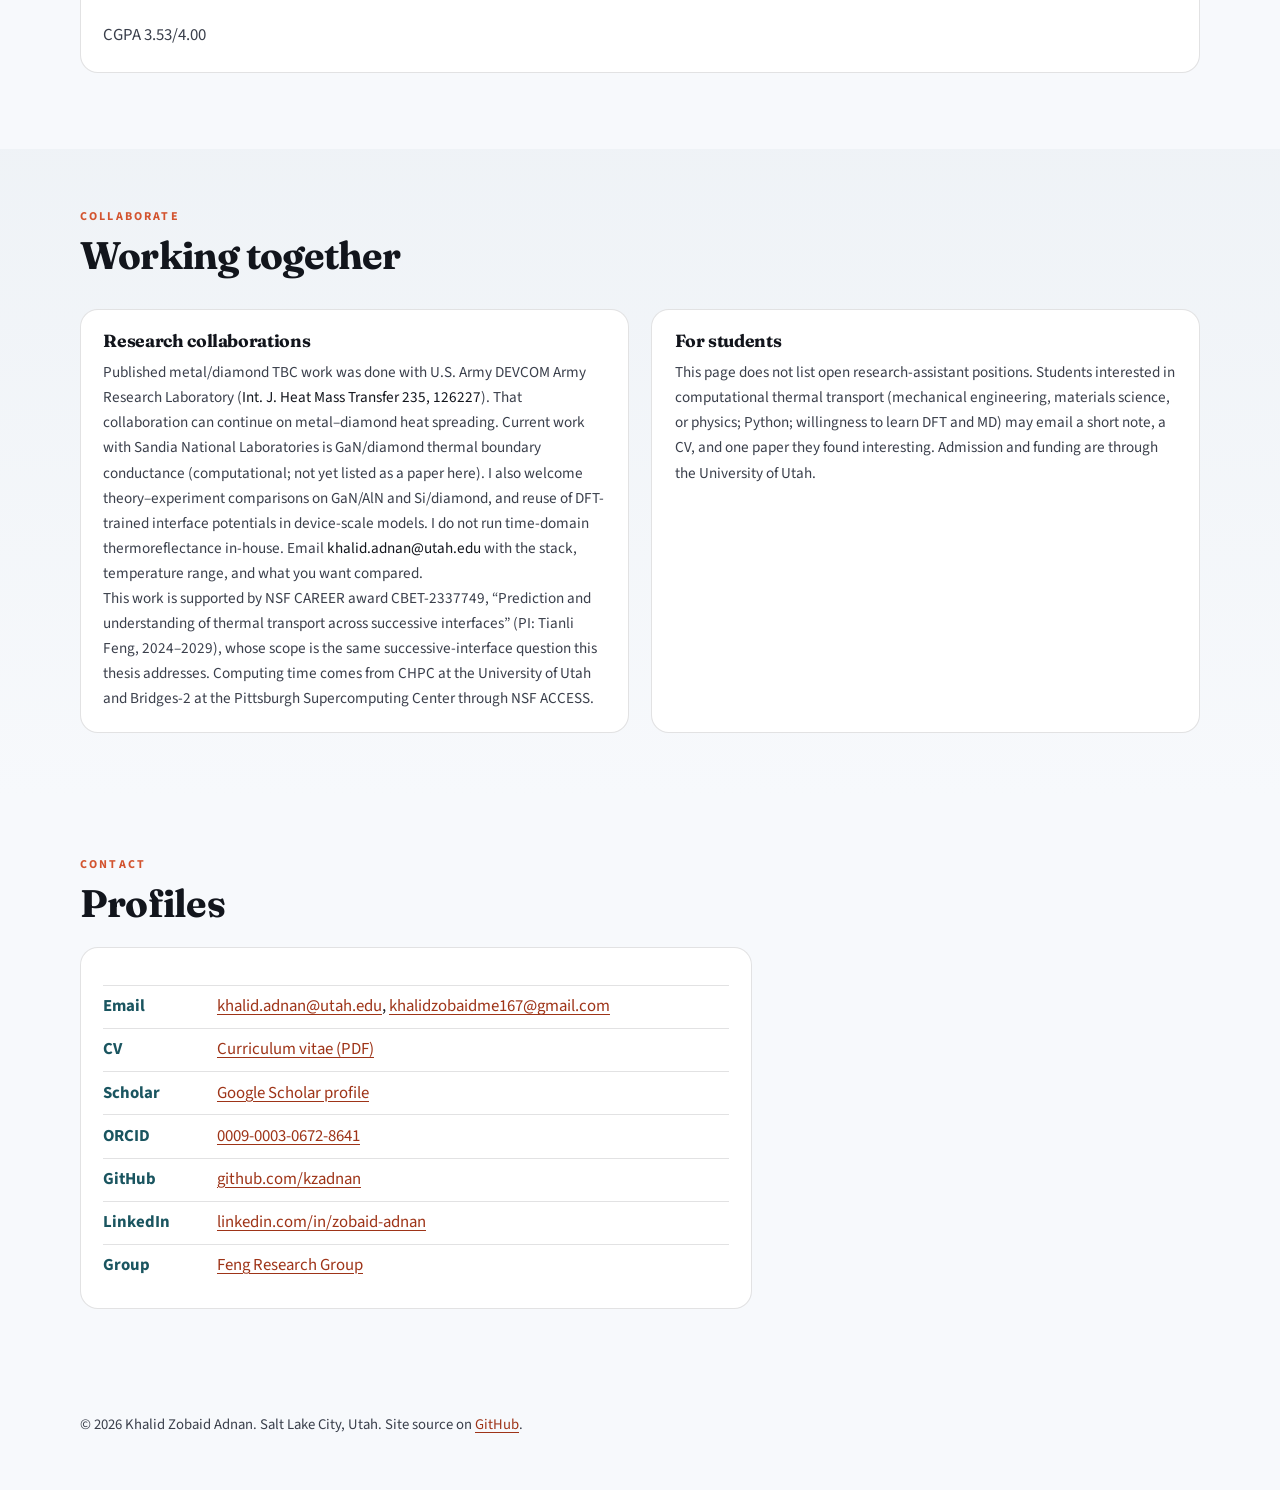
==== commit 9017156f: "Replace hero NEMD figure with paper-style schematic cards Remove the large interfacial transport dia" ====
--- a/index.html
+++ b/index.html
@@ -71,46 +71,81 @@
 
   <main id="main">
     <section id="top" class="hero">
-      <div class="hero-copy">
-        <p class="eyebrow">University of Utah &middot; Mechanical Engineering</p>
-        <h1>Khalid Zobaid Adnan</h1>
-        <p class="claim">Thermal boundary conductance depends on the nearby environment, not only the interface.</p>
-        <p class="lede">Ph.D. candidate in the <a href="https://feng.mech.utah.edu/" target="_blank" rel="noopener">Feng research group</a>. Computational phonon transport in GaN/AlN, Si/Ge, Si/diamond, and metal/diamond heterostructures &mdash; nonequilibrium molecular dynamics driven by machine-learning potentials trained on density-functional theory.</p>
-        <p class="thesis">Proposed thesis: interfacial thermal transport and the interplay between successive interfaces in solid&ndash;solid heterostructures.</p>
-        <div class="hero-links">
-          <a class="btn btn-primary" href="#publications">Read papers</a>
-          <a class="btn" href="#research">Research themes</a>
-          <a class="btn" href="assets/CV_Khalid_Zobaid_Adnan.pdf">Curriculum vitae (PDF)</a>
-          <a class="btn" href="mailto:khalid.adnan@utah.edu">Email</a>
+      <div class="hero-main">
+        <div class="hero-copy">
+          <p class="eyebrow">University of Utah &middot; Mechanical Engineering</p>
+          <h1>Khalid Zobaid Adnan</h1>
+          <p class="claim">Thermal boundary conductance depends on the nearby environment, not only the interface.</p>
+          <p class="lede">Ph.D. candidate in the <a href="https://feng.mech.utah.edu/" target="_blank" rel="noopener">Feng research group</a>. Computational phonon transport in GaN/AlN, Si/Ge, Si/diamond, and metal/diamond heterostructures &mdash; nonequilibrium molecular dynamics driven by machine-learning potentials trained on density-functional theory.</p>
+          <p class="thesis">Proposed thesis: interfacial thermal transport and the interplay between successive interfaces in solid&ndash;solid heterostructures.</p>
+          <div class="hero-links">
+            <a class="btn btn-primary" href="#publications">Read papers</a>
+            <a class="btn" href="#research">Research themes</a>
+            <a class="btn" href="assets/CV_Khalid_Zobaid_Adnan.pdf">Curriculum vitae (PDF)</a>
+            <a class="btn" href="mailto:khalid.adnan@utah.edu">Email</a>
+          </div>
         </div>
-      </div>
-      <figure class="hero-photo">
-        <img src="assets/profile.jpg" alt="Portrait of Khalid Zobaid Adnan" width="460" height="460">
-      </figure>
-    </section>
-
-    <figure class="schematic" id="interplay-figure" aria-labelledby="schematic-caption">
-      <svg viewBox="0 0 720 220" role="img" aria-label="Schematic of two material slabs with a temperature drop at the interface and a second interface that filters phonon modes.">
-        <rect x="20" y="36" width="200" height="140" rx="8" fill="#1a1f2b" stroke="#d3542f" stroke-width="1.5"/>
-        <rect x="260" y="36" width="200" height="140" rx="8" fill="#1a1f2b" stroke="#2c6e7a" stroke-width="1.5"/>
-        <rect x="500" y="36" width="200" height="140" rx="8" fill="#1a1f2b" stroke="#c4a35a" stroke-width="1.5"/>
-        <line x1="240" y1="28" x2="240" y2="184" stroke="#c4a35a" stroke-width="2" stroke-dasharray="4 5"/>
-        <line x1="480" y1="28" x2="480" y2="184" stroke="#c4a35a" stroke-width="2" stroke-dasharray="4 5"/>
-        <text x="120" y="28" text-anchor="middle" fill="#d3542f" font-size="13" font-family="Source Sans 3, sans-serif">Hot reservoir</text>
-        <text x="360" y="28" text-anchor="middle" fill="#7eb8c0" font-size="13" font-family="Source Sans 3, sans-serif">Middle layer</text>
-        <text x="600" y="28" text-anchor="middle" fill="#c4a35a" font-size="13" font-family="Source Sans 3, sans-serif">Cold reservoir</text>
-        <path d="M36 110 C70 90, 100 130, 140 100 S190 88, 228 102" fill="none" stroke="#d3542f" stroke-width="1.5" opacity="0.85"/>
-        <path d="M36 130 C72 118, 108 148, 148 122 S192 110, 228 122" fill="none" stroke="#d3542f" stroke-width="1.1" opacity="0.45"/>
-        <path d="M272 108 C310 92, 340 128, 380 104 S430 90, 468 100" fill="none" stroke="#7eb8c0" stroke-width="1.5" opacity="0.85"/>
-        <path d="M512 118 C548 108, 580 138, 620 112 S660 102, 684 110" fill="none" stroke="#c4a35a" stroke-width="1.4" opacity="0.7"/>
-        <polyline points="40,62 228,78 252,118 468,130 492,158 680,170" fill="none" stroke="#f7f9fc" stroke-width="2.2"/>
-        <circle cx="228" cy="78" r="3.5" fill="#d3542f"/>
-        <circle cx="252" cy="118" r="3.5" fill="#7eb8c0"/>
-        <circle cx="468" cy="130" r="3.5" fill="#c4a35a"/>
-        <text x="360" y="208" text-anchor="middle" fill="#3a3f4b" font-size="13" font-family="Source Sans 3, sans-serif">Interface 1 (ΔT → TBC) · phonon filter · Interface 2</text>
-      </svg>
-      <figcaption id="schematic-caption">Nonequilibrium molecular dynamics picture of stacked interfaces. A temperature drop at a junction defines thermal boundary conductance (TBC). A second interface a finite distance away can filter which phonon modes arrive, so TBC is not a property of a single contact alone. The effect weakens once the spacer is longer than the relevant phonon mean free path (ballistic-to-diffusive crossover).</figcaption>
-    </figure>
+        <figure class="hero-photo">
+          <img src="assets/profile.jpg" alt="Portrait of Khalid Zobaid Adnan" width="460" height="460">
+        </figure>
+      </div>
+
+      <div class="hero-schematics" id="hero-schematics" aria-label="Schematics from published work">
+        <figure class="paper-mini">
+          <a href="#pub-prb-2024">
+            <svg viewBox="0 0 320 120" role="img" aria-label="Ge–Si–Ge stack with two interfaces">
+              <text x="8" y="16" font-size="11" font-weight="700" fill="#3a3f4b">(a) Successive interfaces</text>
+              <rect x="24" y="36" width="72" height="56" fill="#e8dcc8" stroke="#9e3418"/>
+              <rect x="96" y="44" width="48" height="40" fill="#c5d4e8" stroke="#2c6e7a"/>
+              <rect x="144" y="36" width="72" height="56" fill="#e8dcc8" stroke="#9e3418"/>
+              <line x1="96" y1="28" x2="96" y2="100" stroke="#12151c" stroke-dasharray="3 3"/>
+              <line x1="144" y1="28" x2="144" y2="100" stroke="#12151c" stroke-dasharray="3 3"/>
+              <path d="M8 64 L20 64" stroke="#d3542f" stroke-width="2"/><polygon points="20,64 14,61 14,67" fill="#d3542f"/>
+              <text x="168" y="112" font-size="10" fill="#3a3f4b">TBC 400 → 700 MW/m²K</text>
+            </svg>
+            <figcaption>Phys. Rev. B <strong>109</strong>, 245302 (2024)</figcaption>
+          </a>
+        </figure>
+
+        <figure class="paper-mini">
+          <a href="#pub-pra-2026">
+            <svg viewBox="0 0 320 120" role="img" aria-label="Si interlayer on diamond">
+              <text x="8" y="16" font-size="11" font-weight="700" fill="#3a3f4b">(b) Interlayer bridge</text>
+              <rect x="32" y="40" width="88" height="48" fill="#c5d4e8" stroke="#2c6e7a"/>
+              <rect x="120" y="52" width="16" height="24" fill="#c4a35a" stroke="#9e3418"/>
+              <rect x="136" y="40" width="88" height="48" fill="#eef2f6" stroke="#12151c"/>
+              <text x="52" y="68" font-size="10" fill="#2c6e7a">Si</text>
+              <text x="124" y="68" font-size="8" fill="#9e3418">1 nm</text>
+              <text x="158" y="68" font-size="10" fill="#3a3f4b">diamond</text>
+              <text x="32" y="112" font-size="10" fill="#3a3f4b">TBC 130 → 350 MW/m²K</text>
+            </svg>
+            <figcaption>Phys. Rev. Applied <strong>25</strong>, 044013 (2026)</figcaption>
+          </a>
+        </figure>
+
+        <figure class="paper-mini">
+          <a href="#pub-apl-2026">
+            <svg viewBox="0 0 320 120" role="img" aria-label="Graded AlGaN at GaN/AlN">
+              <text x="8" y="16" font-size="11" font-weight="700" fill="#3a3f4b">(c) Composition grade</text>
+              <rect x="28" y="42" width="70" height="44" fill="#7eb8c0" stroke="#2c6e7a"/>
+              <rect x="98" y="42" width="56" height="44" fill="url(#alganGrade)" stroke="#2c6e7a"/>
+              <rect x="154" y="42" width="70" height="44" fill="#b8c4e8" stroke="#1a237e"/>
+              <defs>
+                <linearGradient id="alganGrade" x1="0" y1="0" x2="1" y2="0">
+                  <stop offset="0%" stop-color="#7eb8c0"/>
+                  <stop offset="100%" stop-color="#b8c4e8"/>
+                </linearGradient>
+              </defs>
+              <text x="38" y="68" font-size="9" fill="#12151c">GaN</text>
+              <text x="108" y="68" font-size="8" fill="#12151c">AlGaN</text>
+              <text x="168" y="68" font-size="9" fill="#12151c">AlN</text>
+              <text x="28" y="112" font-size="10" fill="#3a3f4b">Sigmoidal grade recovers TBC</text>
+            </svg>
+            <figcaption>Appl. Phys. Lett. <strong>128</strong>, 122201 (2026)</figcaption>
+          </a>
+        </figure>
+      </div>
+    </section>
 
     <section id="about" class="section">
       <div class="section-head">
@@ -162,7 +197,7 @@
           <h3>Successive interfaces</h3>
           <p>TBC of one junction depends on what sits next door until the gap exceeds a phonon mean-free-path scale. In Si/Ge NEMD, adding a nearby interface raised TBC from 400 to 700 MW m<sup>−2</sup> K<sup>−1</sup>. A 30 nm Si film between Ge slabs increased apparent thermal conductivity from 50 to 280 W m<sup>−1</sup> K<sup>−1</sup> by admitting low-frequency heat-carrying modes. In GaN/AlN, a standalone interface is about 600 MW m<sup>−2</sup> K<sup>−1</sup> at 300 K after quantum correction; a second nearby interface can raise that to about 1000 MW m<sup>−2</sup> K<sup>−1</sup> by ballistic filtering of existing bulk modes, not superlattice minibands.</p>
           <p class="contrib"><strong>My contribution.</strong> First-author demonstration of the effect in Si/Ge, and the methodological framing the group&rsquo;s later successive-interface work builds on: how to set up, size, and interpret multi-interface NEMD cells so that genuine interface&ndash;interface interplay is separable from finite-size artifacts. That framework sets the agenda for the rest of the thesis.</p>
-          <p class="theme-links"><a href="#interplay-figure">Interplay schematic</a> · <a href="#pub-prb-2024">Phys. Rev. B 109, 245302 (2024)</a> · <a href="#pub-prb-2025">Phys. Rev. B 112, 235308 (2025)</a></p>
+          <p class="theme-links"><a href="#hero-schematics">Paper schematics</a> · <a href="#pub-prb-2024">Phys. Rev. B 109, 245302 (2024)</a> · <a href="#pub-prb-2025">Phys. Rev. B 112, 235308 (2025)</a></p>
         </article>
 
         <article class="theme">
@@ -205,8 +240,9 @@
             <summary>More</summary>
             <div class="pub-panel">
               <p class="pub-panel-label">Abstract</p>
-              <p class="highlight">AlGaN between GaN and AlN reduces TBC over the full alloy range; a sigmoidal composition grade recovers conductance relative to abrupt or linear profiles.</p>
-              <p class="contrib"><strong>My contribution.</strong> Compositional disorder in AlGaN makes the potential-energy surface far more complex than a binary interface, since every alloy composition is effectively a different material. Instead of trying to cover the whole alloy space, I trained the potential only on the structures relevant to the compositions and interface geometries actually simulated, which kept the fit accurate at tractable cost, then ran the NEMD showing that alloy scattering outweighs the usual phonon-bridge benefit.</p>
+              <p class="pub-abstract">AlN/GaN stacks in RF and power devices often contain an AlGaN interlayer, either from growth or to form a 2DEG. Using deep-learning potentials trained on DFT, we show that this interlayer <em>reduces</em> GaN/AlN thermal boundary conductance over the full alloy range &mdash; alloy scattering outweighs the usual phonon-bridge picture. A sigmoidal Al-composition grade recovers conductance relative to abrupt or linear profiles, giving a concrete electro-thermal design rule for III-nitride stacks.</p>
+              <p class="pub-panel-label">Key message</p>
+              <p class="pub-key-message">An AlGaN interlayer is not always a phonon bridge: alloy disorder can lower GaN/AlN TBC, but a graded composition profile can recover it.</p>
               <p class="pub-view-links">
                 <a href="https://doi.org/10.1063/5.0323350" target="_blank" rel="noopener">View details for DOI 10.1063/5.0323350</a>
                 <a href="https://arxiv.org/abs/2601.12151" target="_blank" rel="noopener">View details for arXiv:2601.12151</a>
@@ -227,8 +263,9 @@
             <summary>More</summary>
             <div class="pub-panel">
               <p class="pub-panel-label">Abstract</p>
-              <p class="highlight">After quantum correction, bare Si/diamond TBC is 130 MW m<sup>−2</sup> K<sup>−1</sup>; 1 nm SiN<sub>x</sub> gives 275, amorphous carbon 350.</p>
-              <p class="contrib"><strong>My contribution.</strong> Si and diamond are badly lattice-mismatched, and the usual expectation is that the resulting interfacial strain destroys any clean phonon description. I showed that it does not: the junction carries high strain, yet mode-resolved transport stays interpretable, so interlayer choice can still be reasoned about in phonon terms instead of being treated as a disordered black box. I also built the finite-element silicon-on-diamond device model that converts these TBC values into hot-spot temperature.</p>
+              <p class="pub-abstract">MLIP-driven nonequilibrium molecular dynamics, after quantum correction, gives a bare Si/diamond thermal boundary conductance of 130 MW m<sup>−2</sup> K<sup>−1</sup> &mdash; matching experiment (~140) and well below Tersoff MD or a first-principles diffuse mismatch estimate. A 1 nm SiN<sub>x</sub> interlayer approximately doubles TBC to 275; amorphous carbon raises it to 350 by bridging intermediate phonon modes. Device-level finite-element modeling shows a measurable reduction in peak chip temperature when these interlayers are included.</p>
+              <p class="pub-panel-label">Key message</p>
+              <p class="pub-key-message">Nanometer SiN<sub>x</sub> or amorphous-carbon interlayers can strongly boost Si/diamond TBC; DFT-trained MLIPs are needed to match experiment at the bare interface.</p>
               <p class="pub-view-links">
                 <a href="https://doi.org/10.1103/84jf-svtg" target="_blank" rel="noopener">View details for DOI 10.1103/84jf-svtg</a>
                 <a href="https://journals.aps.org/prapplied/abstract/10.1103/84jf-svtg" target="_blank" rel="noopener">View details for journal page</a>
@@ -248,8 +285,9 @@
             <summary>More</summary>
             <div class="pub-panel">
               <p class="pub-panel-label">Abstract</p>
-              <p class="highlight">Standalone GaN/AlN TBC is about 600 MW m<sup>−2</sup> K<sup>−1</sup> at 300 K after quantum correction; a nearby second interface can raise it to about 1000 by ballistic filtering.</p>
-              <p class="contrib"><strong>My contribution.</strong> I built a mismatch cross-section analysis for the unstrained GaN/AlN interface, the counterpart of the treatment developed for Si/Ge, so the two systems could be compared on the same basis. The governing difficulty here is cell length: resolving the interplay length over which a second interface still changes TBC requires simulation cells long enough to reach the ballistic-to-diffusive crossover, which is where most of the computational cost sits.</p>
+              <p class="pub-abstract">Standalone GaN/AlN thermal boundary conductance is about 600 MW m<sup>−2</sup> K<sup>−1</sup> at 300 K after quantum correction, revising the wide spread from empirical potentials. Bringing a second interface nearby raises the original TBC to about 1000, and additional neighbors push it above 1150. The enhancement comes from ballistic filtering of existing bulk phonon modes, not superlattice minibands. We define a critical separation distance set by the mean free path of the filtered modes.</p>
+              <p class="pub-panel-label">Key message</p>
+              <p class="pub-key-message">GaN/AlN TBC is not a single-interface constant: a nearby junction can raise conductance by filtering which phonons reach the original interface.</p>
               <p class="pub-view-links">
                 <a href="https://doi.org/10.1103/w7qp-tl6z" target="_blank" rel="noopener">View details for DOI 10.1103/w7qp-tl6z</a>
                 <a href="https://arxiv.org/abs/2503.05084" target="_blank" rel="noopener">View details for arXiv:2503.05084</a>
@@ -270,8 +308,9 @@
             <summary>More</summary>
             <div class="pub-panel">
               <p class="pub-panel-label">Abstract</p>
-              <p class="highlight">Quantum-corrected TBC for Al, Mo, Zr, and Au on diamond is about 284, 93, 30, and 40 MW m<sup>−2</sup> K<sup>−1</sup>; TBC tracks metal Debye temperature more than elastic modulus.</p>
-              <p class="contrib"><strong>My contribution.</strong> I implemented and quantified the quantum correction factor for the classical diffuse mismatch model (DMM). Classical MD and classical DMM both assume every vibrational mode is fully excited, which is wrong at room temperature for stiff materials such as diamond. Correcting for the actual mode occupation put MD, DMM, and experiment on the same footing, which is what makes the comparison across Al, Mo, Zr, and Au meaningful rather than an artifact of the classical limit.</p>
+              <p class="pub-abstract">We built machine-learning interatomic potentials for Al, Mo, Zr, and Au on diamond and predicted quantum-corrected thermal boundary conductances of about 284, 93, 30, and 40 MW m<sup>−2</sup> K<sup>−1</sup>. Those resistances correspond to equivalent thermal thicknesses on the order of microns for some metals. Acoustic and diffuse mismatch models miss interfacial structure and inelastic transmission even with full-band DFT phonons. TBC correlates with the metal phonon specific heat and Debye temperature more closely than with elastic modulus.</p>
+              <p class="pub-panel-label">Key message</p>
+              <p class="pub-key-message">For metal&ndash;diamond contacts, pick the metal by its vibrational density of states (Debye scale), not stiffness alone &mdash; and apply quantum corrections before comparing to experiment.</p>
               <p class="pub-view-links">
                 <a href="https://doi.org/10.1016/j.ijheatmasstransfer.2024.126227" target="_blank" rel="noopener">View details for DOI 10.1016/j.ijheatmasstransfer.2024.126227</a>
                 <a href="https://arxiv.org/abs/2404.15465" target="_blank" rel="noopener">View details for arXiv:2404.15465</a>
@@ -292,8 +331,9 @@
             <summary>More</summary>
             <div class="pub-panel">
               <p class="pub-panel-label">Abstract</p>
-              <p class="highlight">A nearby interface after Si/Ge raised TBC from 400 to 700 MW m<sup>−2</sup> K<sup>−1</sup>. A 30 nm Si layer between Ge increased apparent thermal conductivity from 50 to 280 W m<sup>−1</sup> K<sup>−1</sup>.</p>
-              <p class="contrib"><strong>My contribution.</strong> The Si/Ge numbers are the result, but the lasting contribution is methodological: a way of posing, sizing, and interpreting successive-interface calculations that determines how the later GaN/AlN, Si/diamond, and GaN/diamond studies are designed. This paper defines the question the rest of the thesis answers.</p>
+              <p class="pub-abstract">Thermal boundary conductance is often treated as a property of a single interface. Here, adding a nearby interface after Si/Ge raises TBC from 400 to 700 MW m<sup>−2</sup> K<sup>−1</sup> because the second junction filters phonon modes. Sandwiching 30 nm of Si between Ge slabs raises its apparent thermal conductivity from 50 to 280 W m<sup>−1</sup> K<sup>−1</sup> &mdash; above bulk Si &mdash; by admitting low-frequency heat-carrying modes and rejecting optical ones. The effect vanishes when interface spacing exceeds the relevant mean free paths.</p>
+              <p class="pub-panel-label">Key message</p>
+              <p class="pub-key-message">TBC and even a thin film&rsquo;s apparent &kappa; depend on what sits next door; successive interfaces act as phonon filters until separation exceeds a mean-free-path scale.</p>
               <p class="pub-view-links">
                 <a href="https://doi.org/10.1103/PhysRevB.109.245302" target="_blank" rel="noopener">View details for DOI 10.1103/PhysRevB.109.245302</a>
                 <a href="https://journals.aps.org/prb/abstract/10.1103/PhysRevB.109.245302" target="_blank" rel="noopener">View details for journal page</a>
--- a/css/style.css
+++ b/css/style.css
@@ -153,10 +153,13 @@
 
 /* Hero with profile photo */
 .hero {
+  padding: 4.2rem 0 2.4rem;
+}
+
+.hero-main {
   display: grid;
   grid-template-columns: 1.2fr 0.8fr;
   gap: 3rem;
-  padding: 4.2rem 0 3.4rem;
   align-items: center;
 }
 
@@ -198,26 +201,45 @@
   max-width: 42rem;
 }
 
-.schematic {
-  width: min(var(--max), calc(100% - 2.4rem));
-  margin: 0 auto 1rem;
+.hero-schematics {
+  display: grid;
+  grid-template-columns: repeat(3, minmax(0, 1fr));
+  gap: 1rem;
+  margin-top: 2.2rem;
+}
+
+.paper-mini {
+  margin: 0;
   background: var(--card);
   border: 1px solid var(--line);
   border-radius: var(--radius);
-  padding: 1.1rem 1.2rem 1rem;
-}
-
-.schematic svg {
+  padding: 0.65rem 0.75rem 0.55rem;
+  box-shadow: var(--shadow);
+}
+
+.paper-mini a {
+  display: block;
+  color: inherit;
+  text-decoration: none;
+}
+
+.paper-mini a:hover figcaption {
+  color: var(--heat);
+}
+
+.paper-mini svg {
   width: 100%;
   height: auto;
-  background: #12151c;
-  border-radius: 12px;
-}
-
-.schematic figcaption {
-  margin-top: 0.85rem;
-  font-size: 0.92rem;
-  color: var(--ink-soft);
+  background: var(--paper-2);
+  border-radius: 10px;
+  border: 1px solid var(--line);
+}
+
+.paper-mini figcaption {
+  margin-top: 0.55rem;
+  font-size: 0.82rem;
+  color: var(--ink-soft);
+  line-height: 1.35;
 }
 
 .hero-links {
@@ -598,7 +620,27 @@
   font-size: 0.72rem;
   font-weight: 700;
   letter-spacing: 0.14em;
-  color: var(--ink-soft);
+  text-transform: uppercase;
+  color: var(--ink-soft);
+}
+
+.pub-panel-label:not(:first-child) {
+  margin-top: 1rem;
+}
+
+.pub-abstract {
+  margin: 0;
+  font-size: 0.96rem;
+  color: var(--ink-soft);
+}
+
+.pub-key-message {
+  margin: 0;
+  padding: 0.7rem 0.9rem;
+  background: rgba(44, 110, 122, 0.08);
+  border-left: 3px solid var(--cool);
+  font-size: 0.95rem;
+  color: var(--ink);
 }
 
 .pub-view-links {
@@ -791,7 +833,8 @@
 
 /* Responsive */
 @media (max-width: 900px) {
-  .hero,
+  .hero-main,
+  .hero-schematics,
   .about-grid,
   .theme-grid,
   .collab-grid,
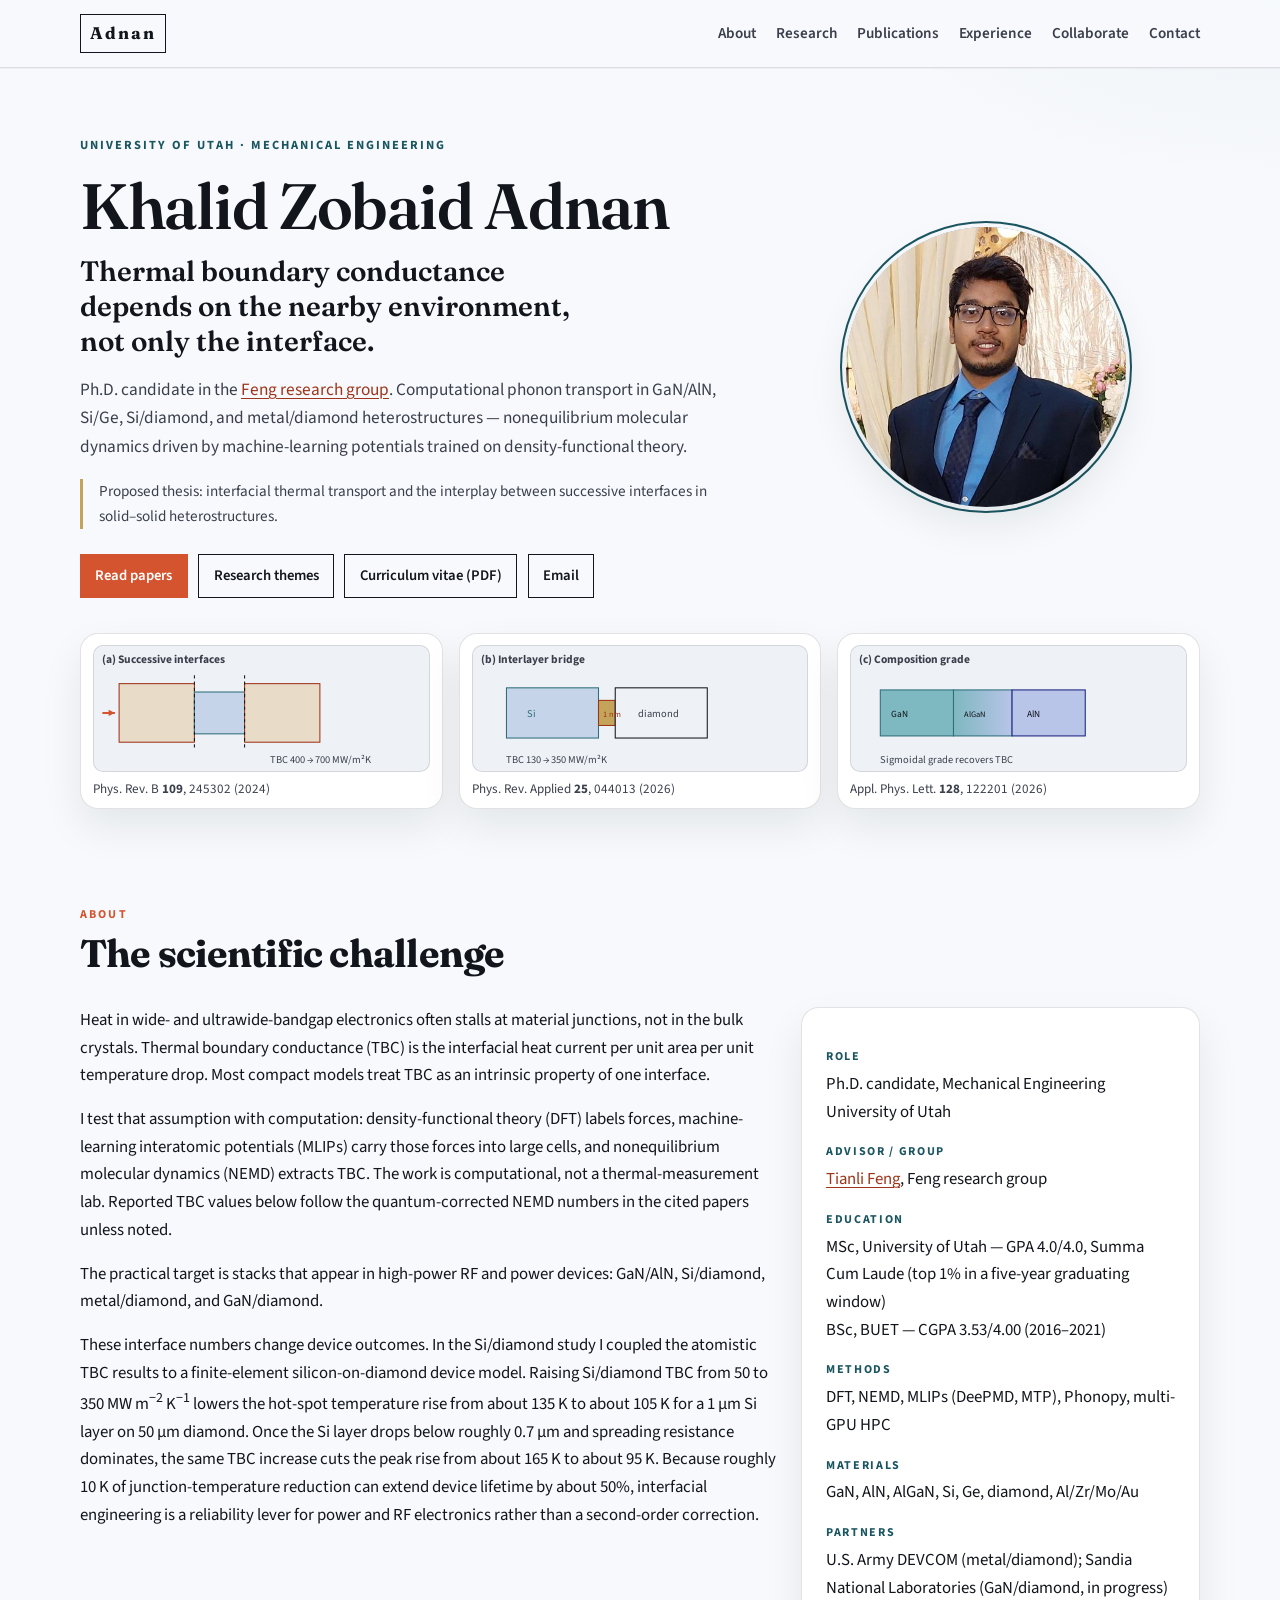
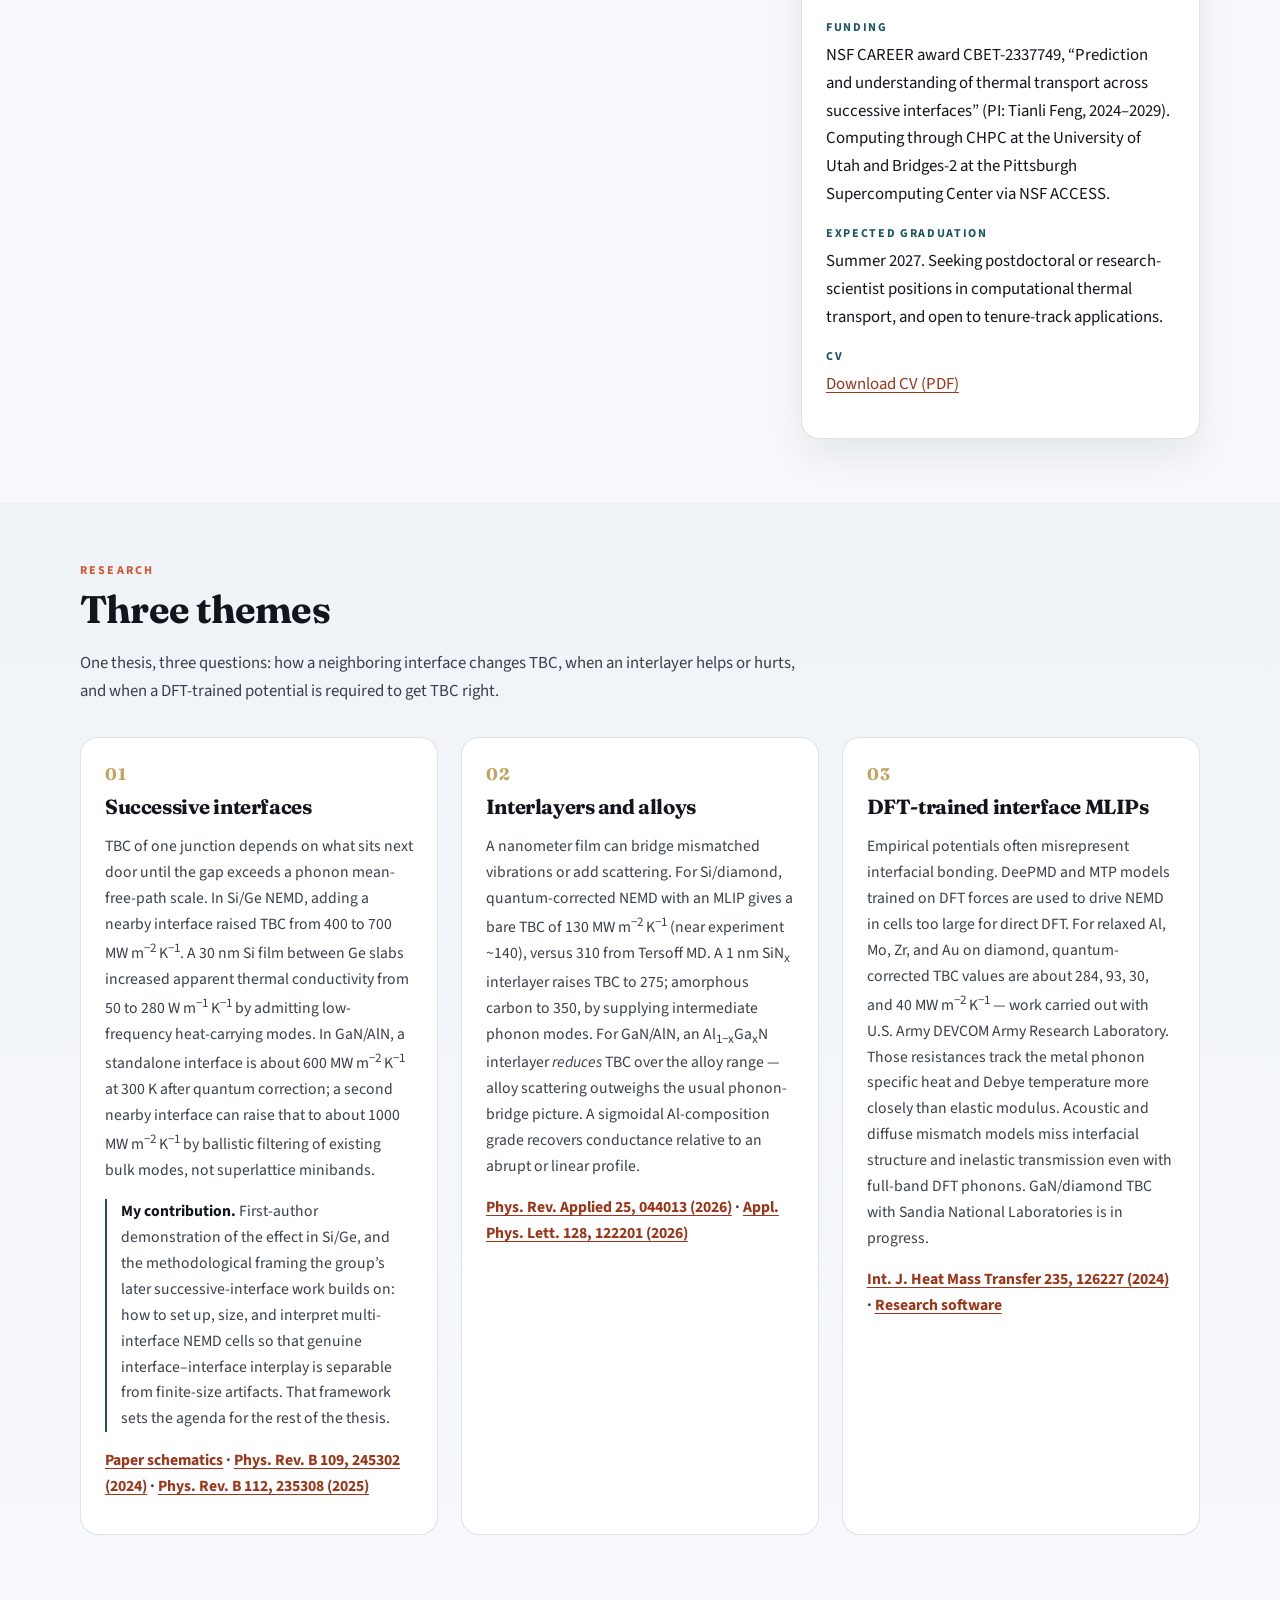
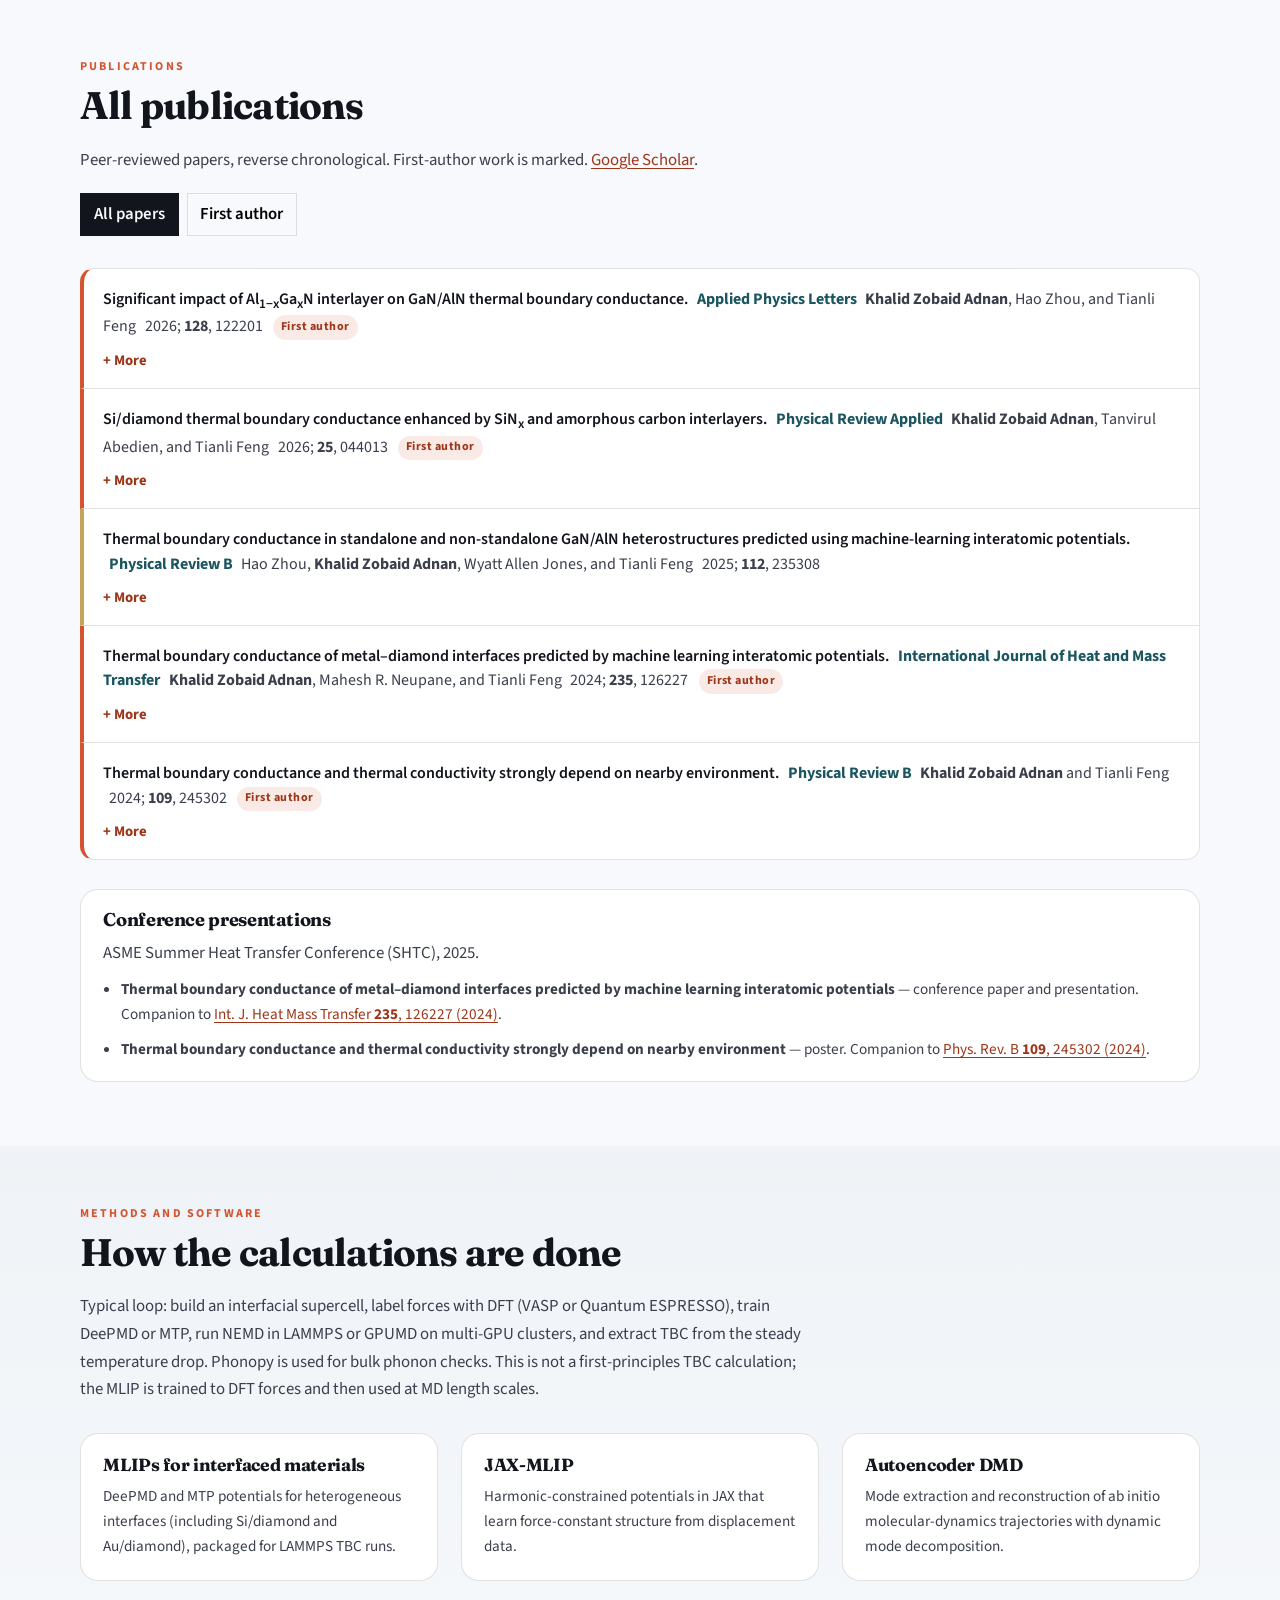
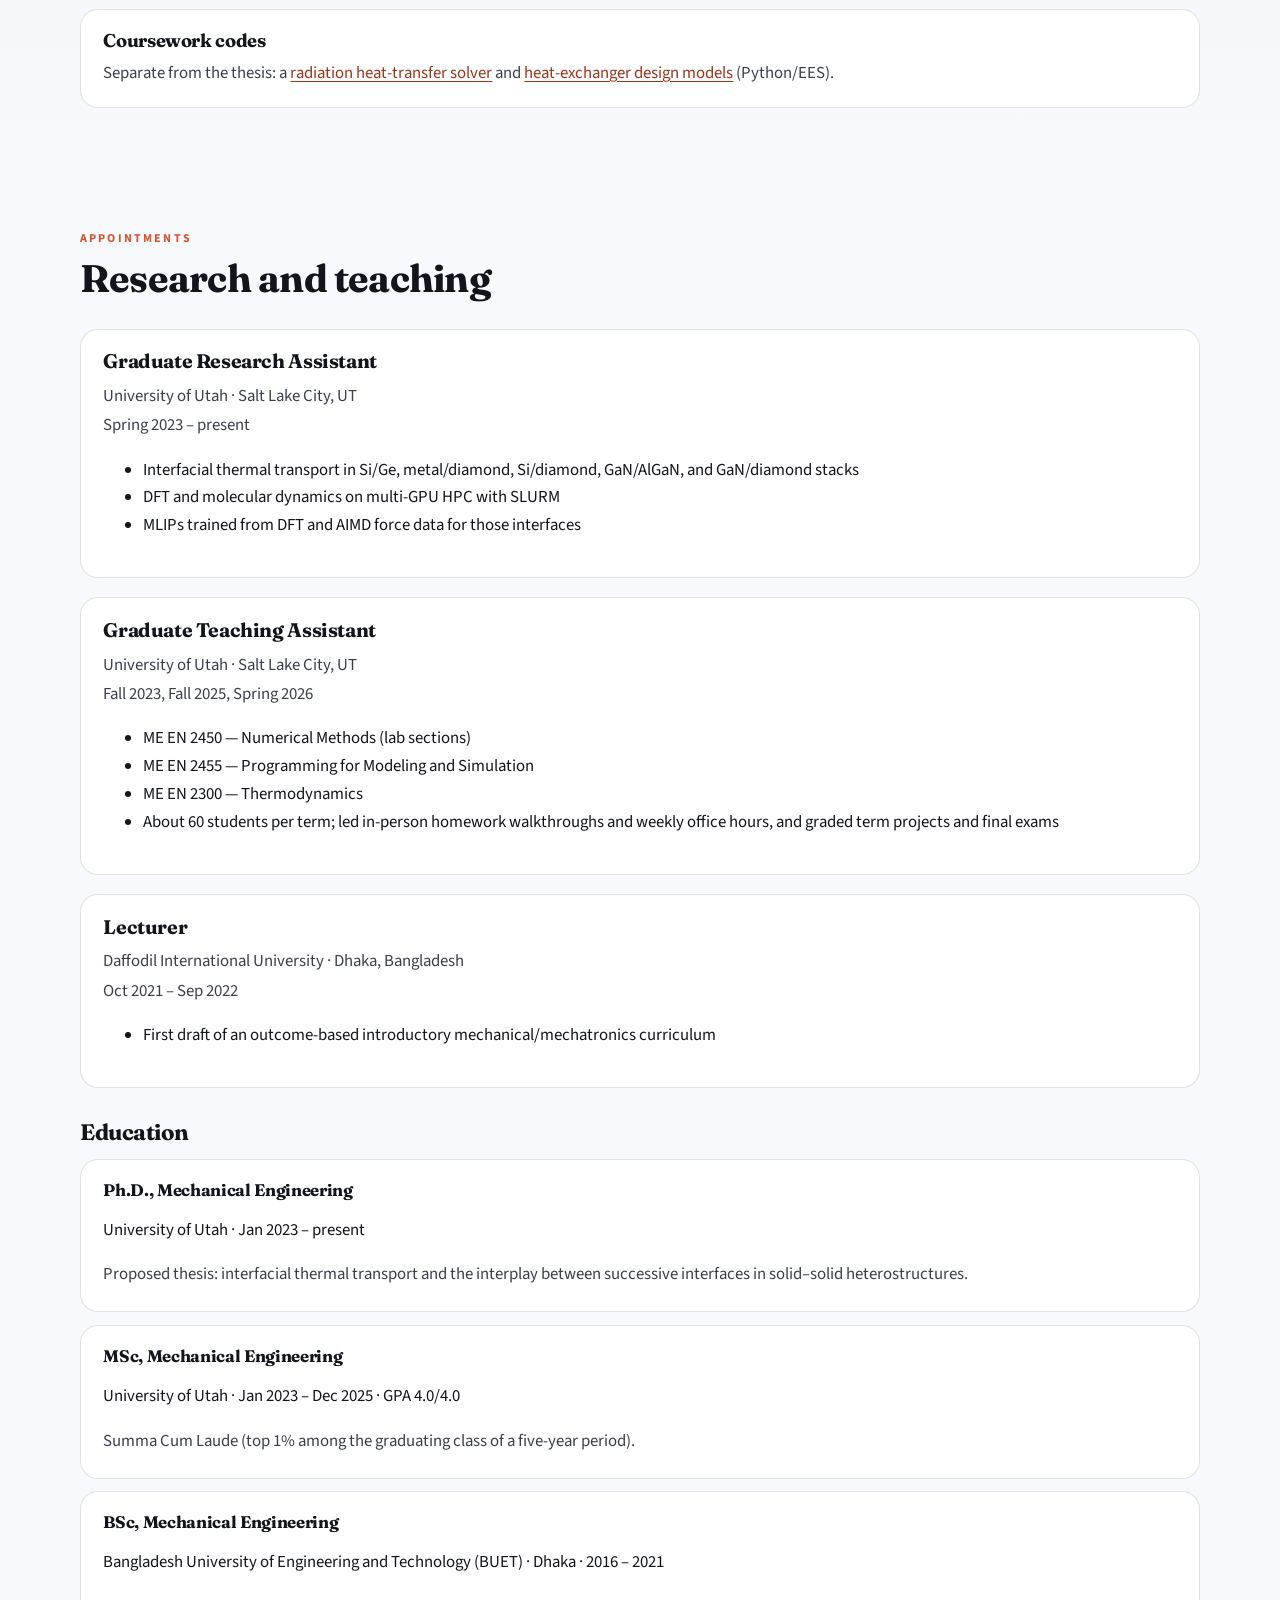
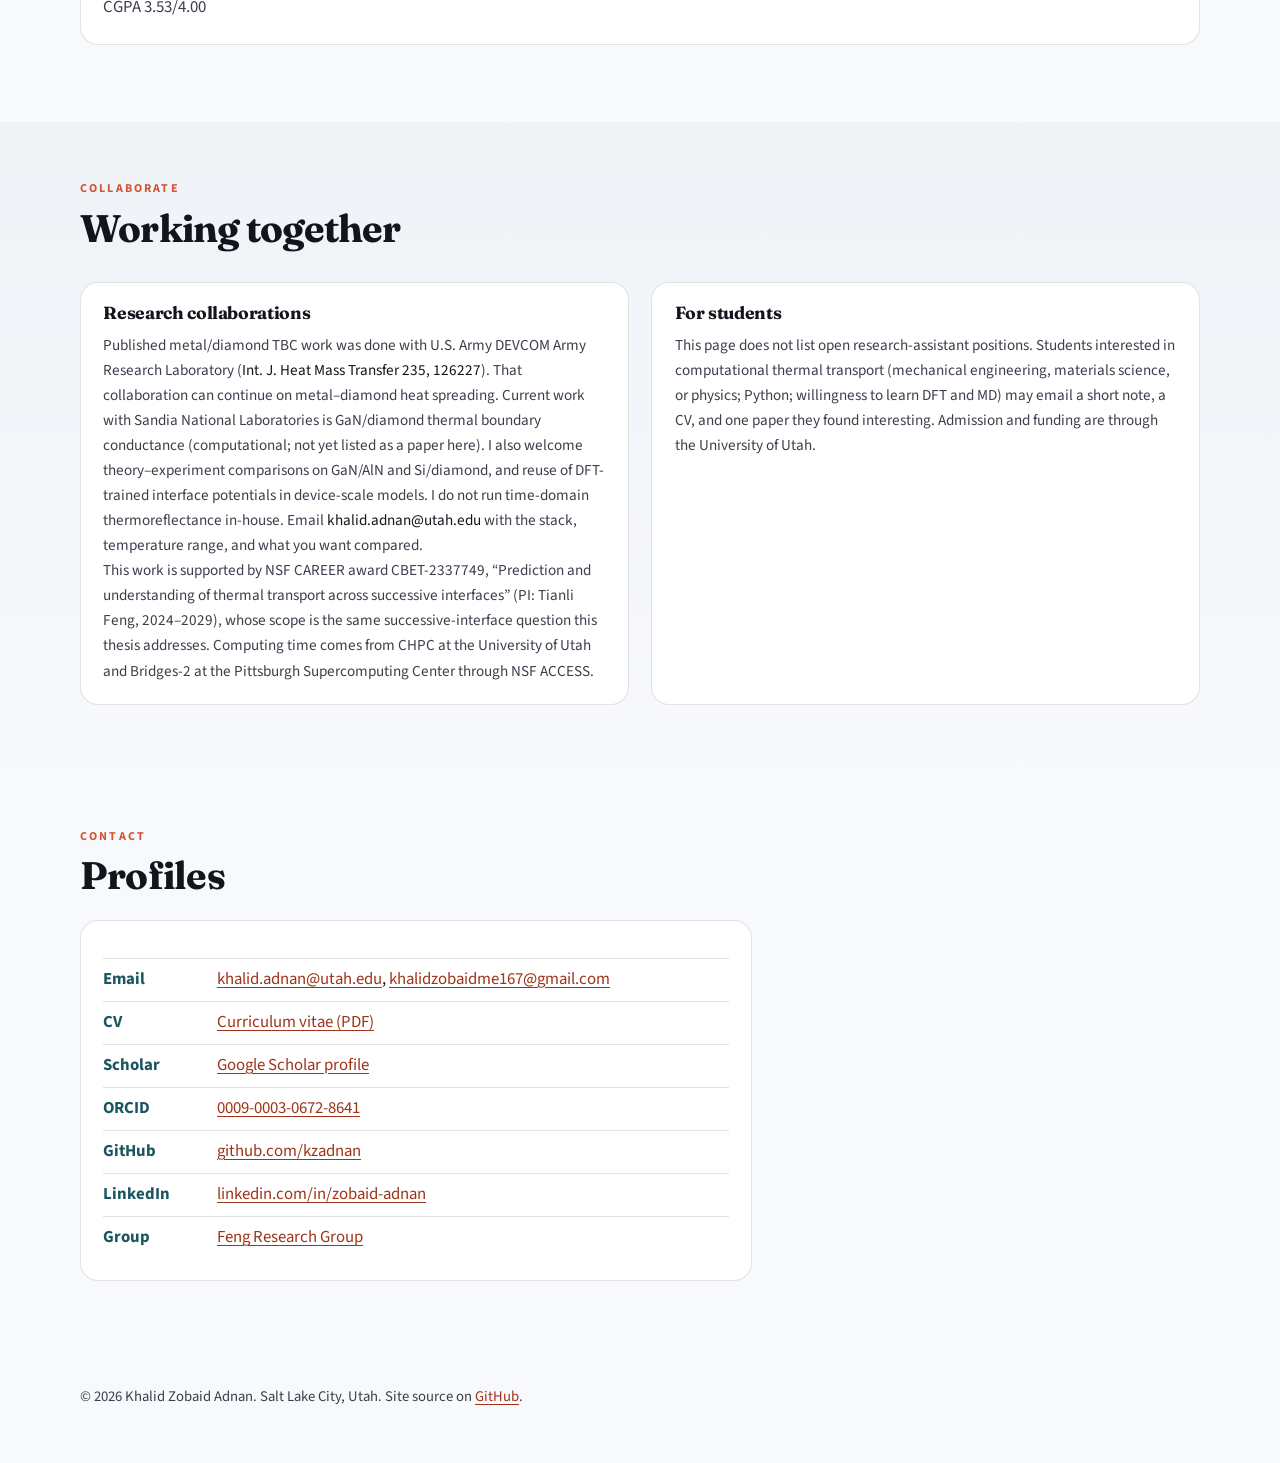
==== commit fe00c800: "Remove citation-count disclaimer from publications Co-authored-by: Khalid Zobaid Adnan <kzadnan@user" ====
--- a/index.html
+++ b/index.html
@@ -220,7 +220,7 @@
       <div class="section-head">
         <p class="kicker">Publications</p>
         <h2>All publications</h2>
-        <p class="section-lead">Reverse chronological order. First-author work is marked. Full records: <a href="https://scholar.google.com/citations?user=MXLTLekAAAAJ" target="_blank" rel="noopener">Google Scholar</a>. Citation counts are omitted here so they do not go stale; use Scholar for current numbers.</p>
+        <p class="section-lead">Peer-reviewed papers, reverse chronological. First-author work is marked. <a href="https://scholar.google.com/citations?user=MXLTLekAAAAJ" target="_blank" rel="noopener">Google Scholar</a>.</p>
         <div class="pub-filters" role="group" aria-label="Filter publications">
           <button class="filter is-active" data-filter="all" type="button" aria-pressed="true">All papers</button>
           <button class="filter" data-filter="first" type="button" aria-pressed="false">First author</button>
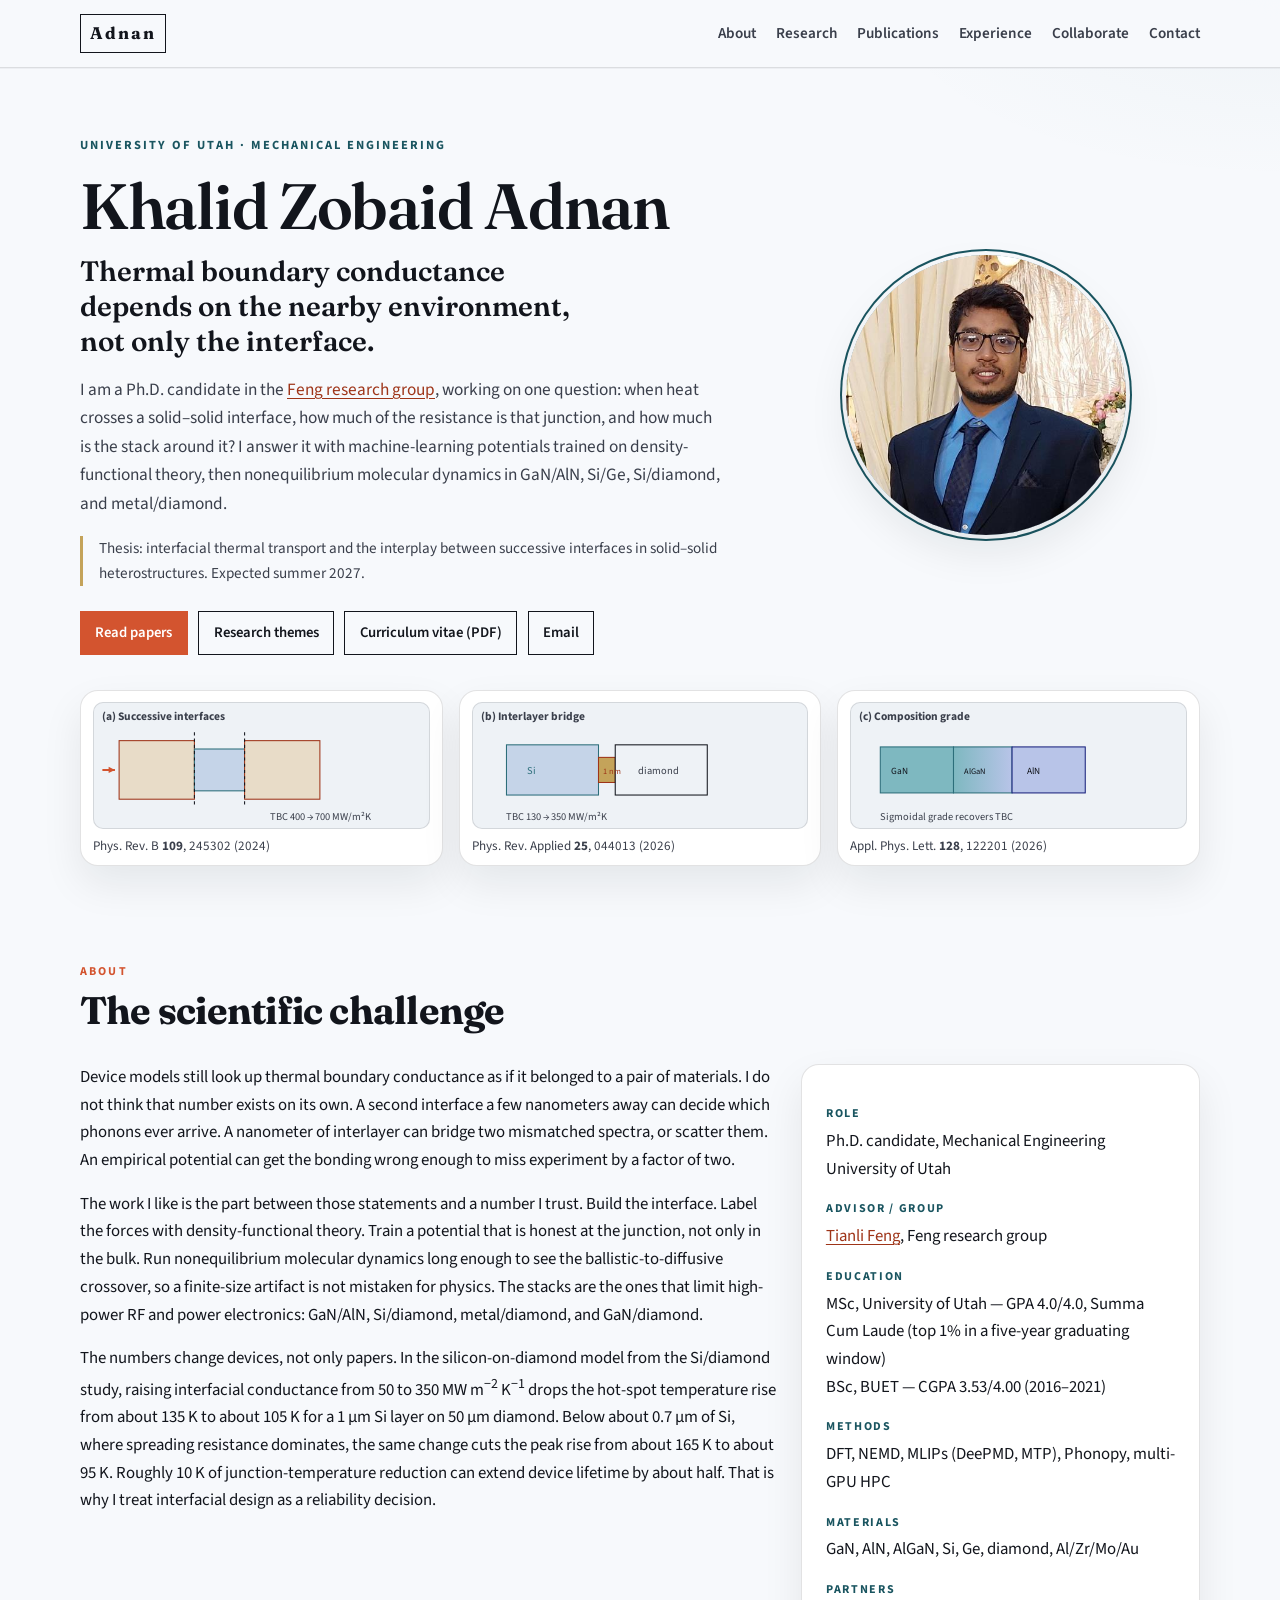
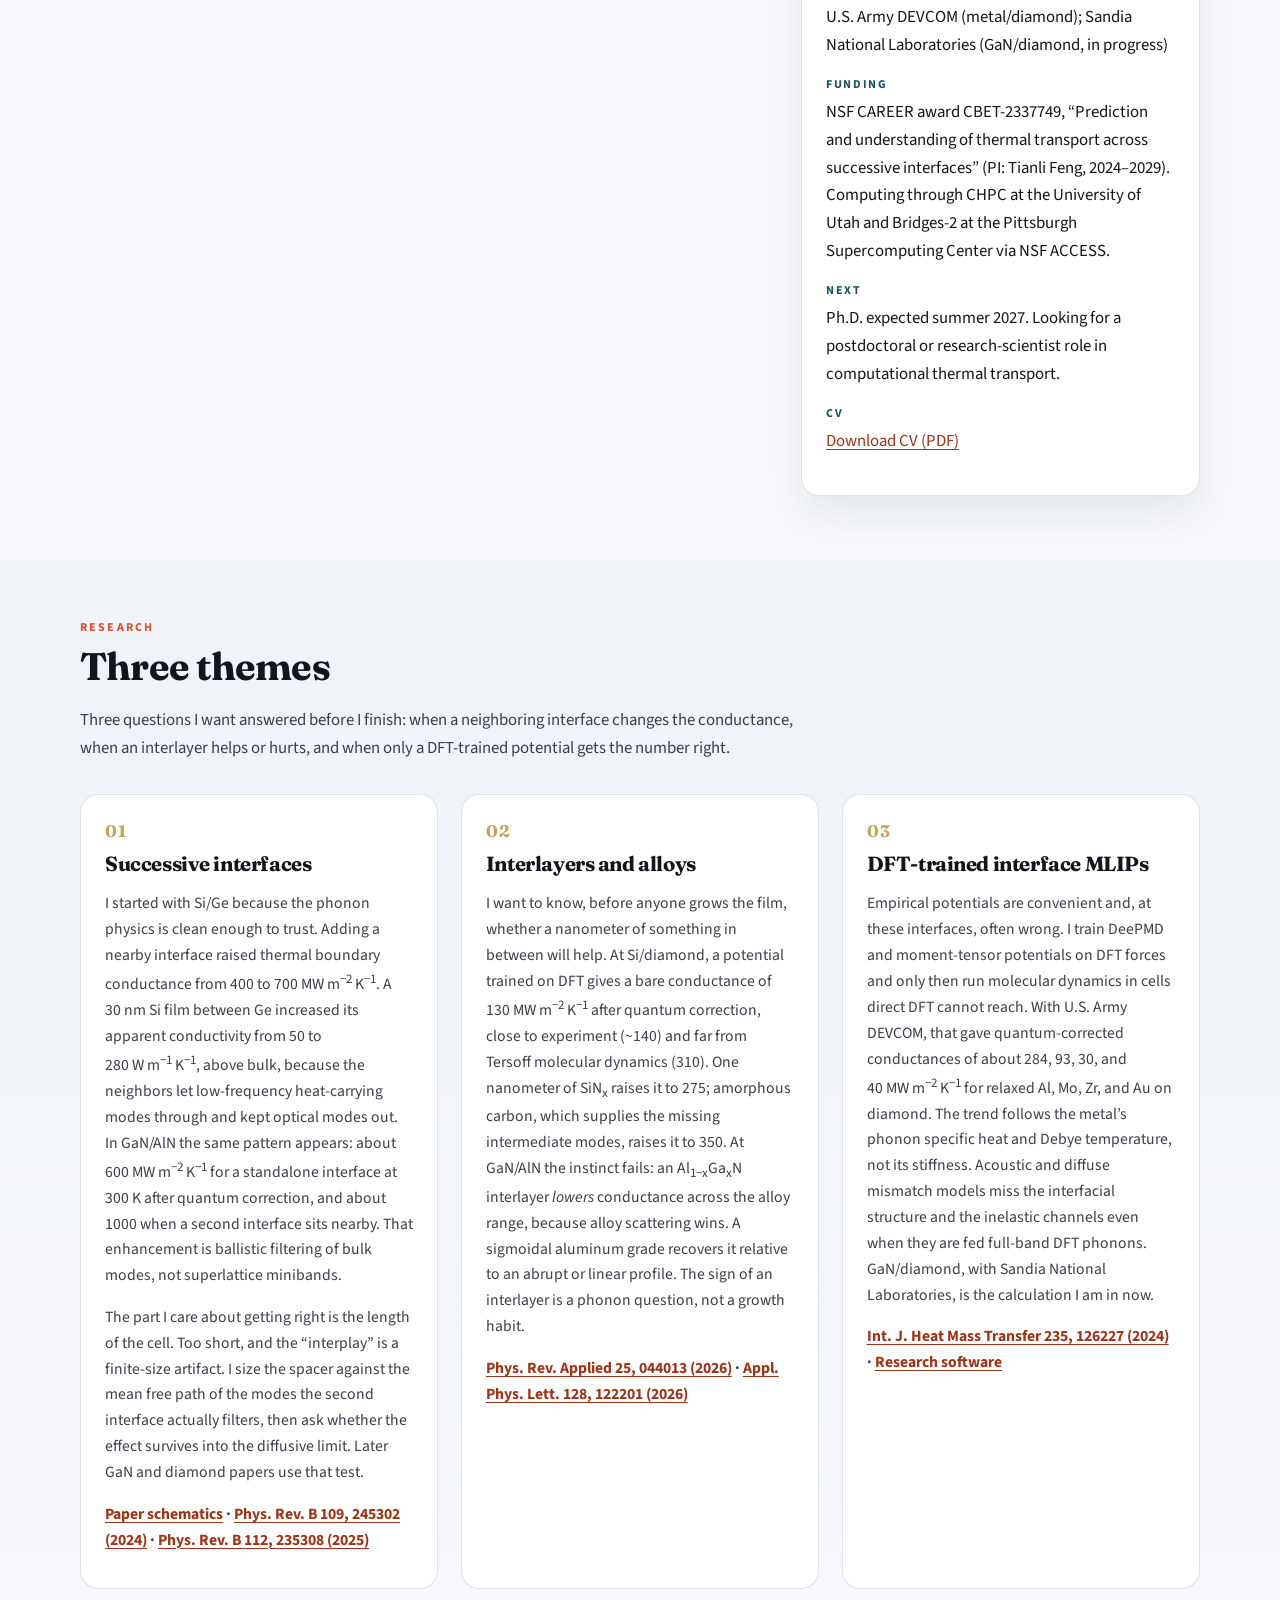
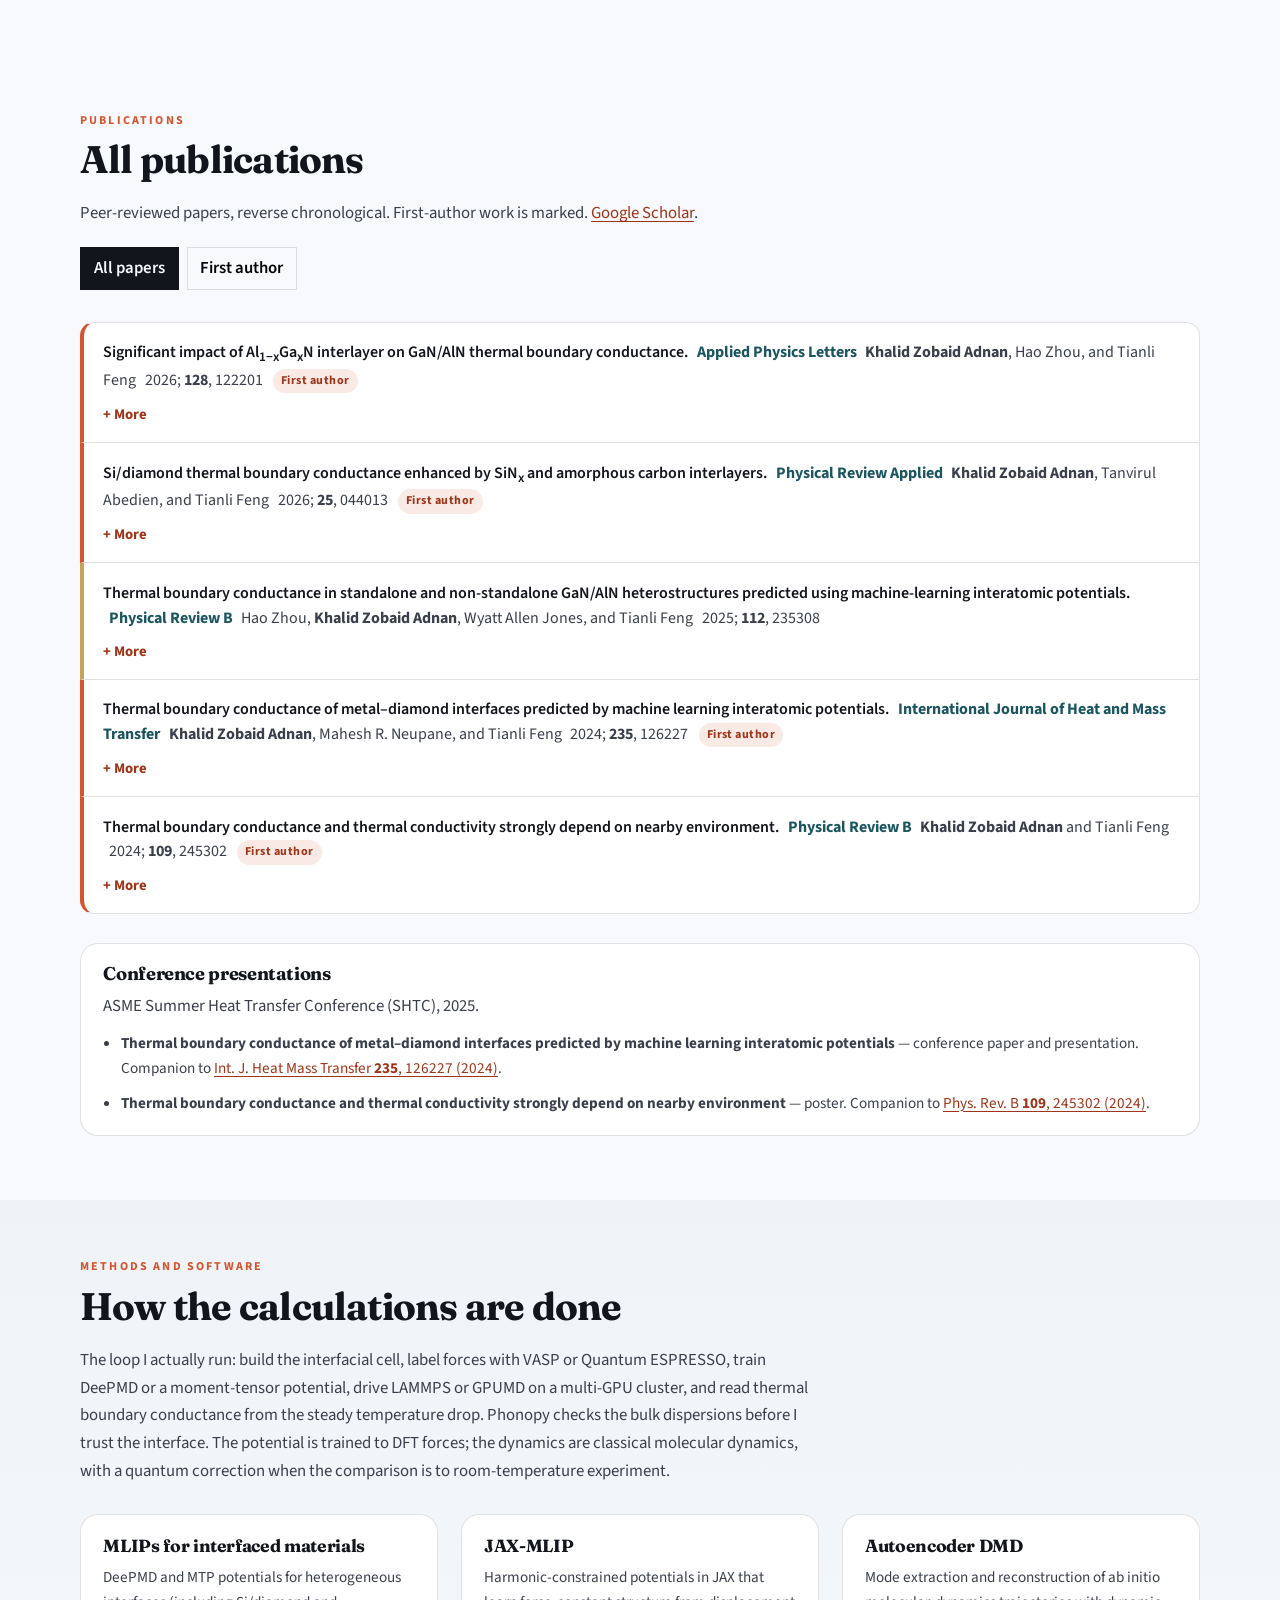
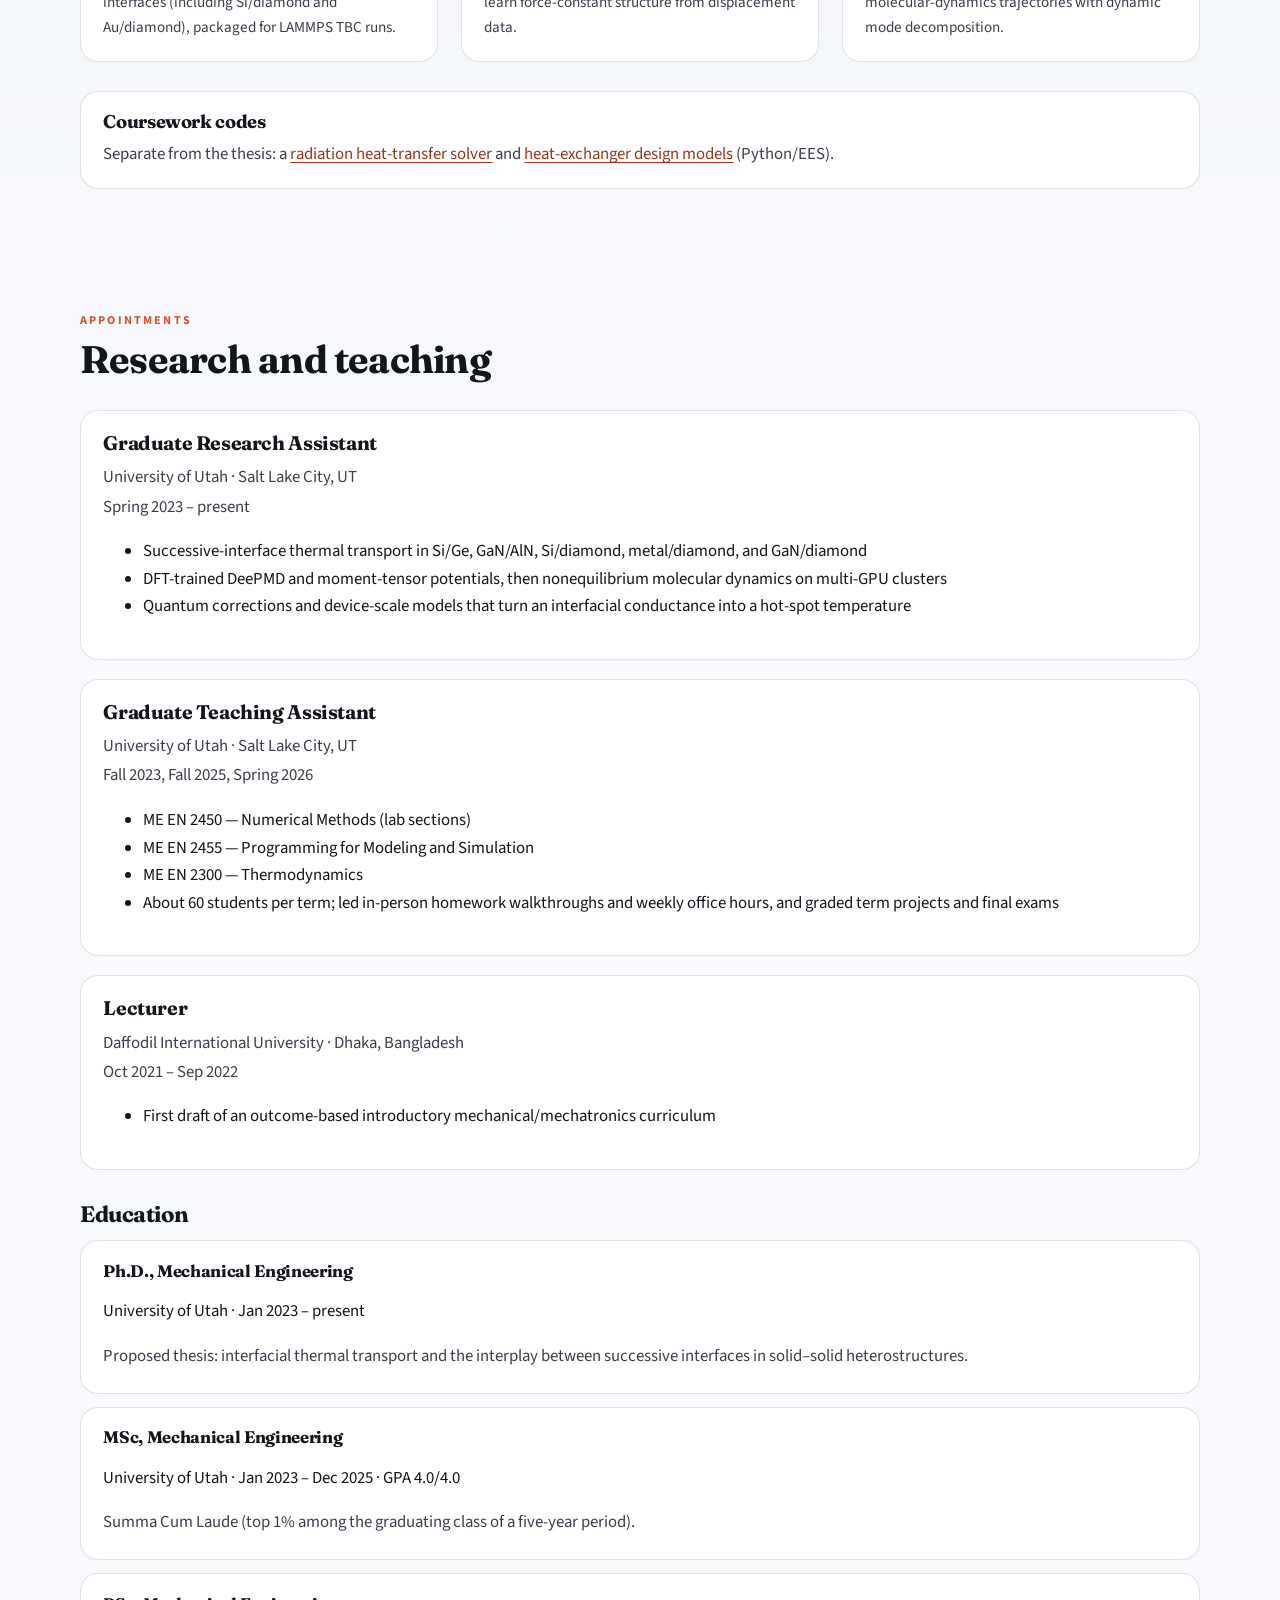
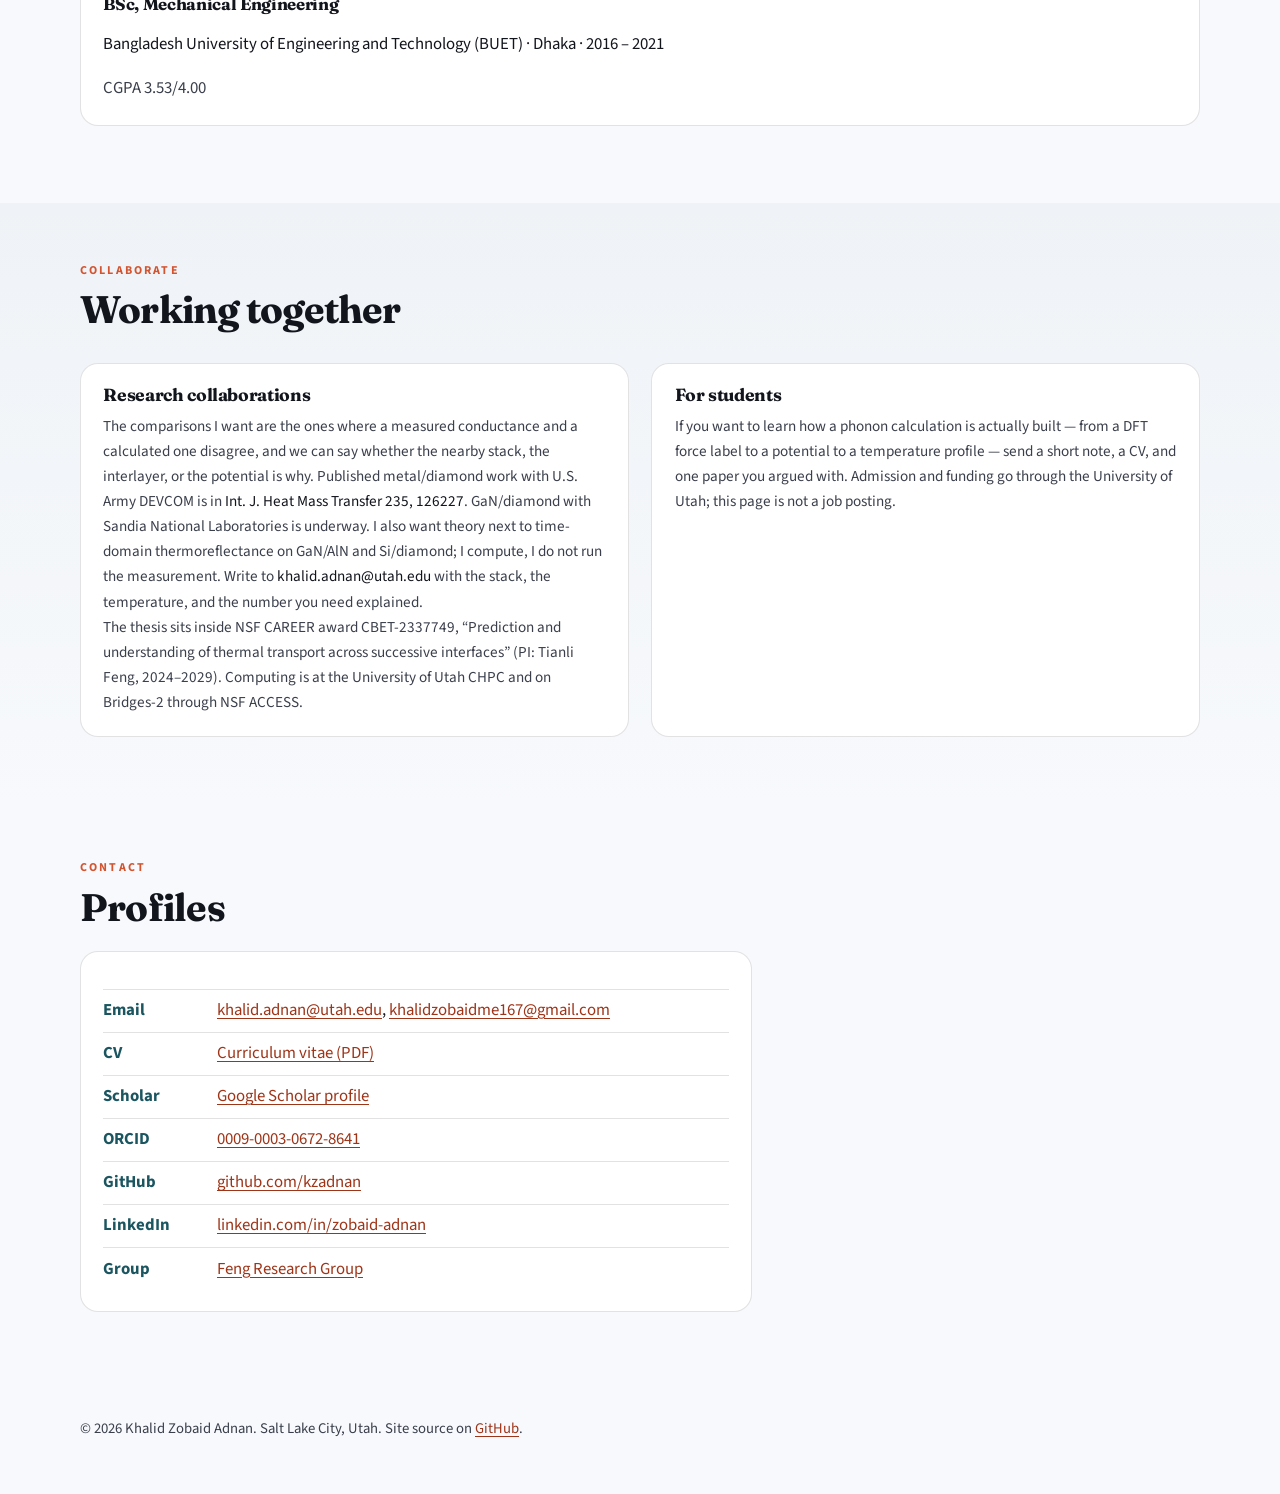
==== commit 3cac32a3: "Rewrite the CV around results and give the site a researcher's voice Lead the CV with the question, " ====
--- a/index.html
+++ b/index.html
@@ -76,8 +76,8 @@
           <p class="eyebrow">University of Utah &middot; Mechanical Engineering</p>
           <h1>Khalid Zobaid Adnan</h1>
           <p class="claim">Thermal boundary conductance depends on the nearby environment, not only the interface.</p>
-          <p class="lede">Ph.D. candidate in the <a href="https://feng.mech.utah.edu/" target="_blank" rel="noopener">Feng research group</a>. Computational phonon transport in GaN/AlN, Si/Ge, Si/diamond, and metal/diamond heterostructures &mdash; nonequilibrium molecular dynamics driven by machine-learning potentials trained on density-functional theory.</p>
-          <p class="thesis">Proposed thesis: interfacial thermal transport and the interplay between successive interfaces in solid&ndash;solid heterostructures.</p>
+          <p class="lede">I am a Ph.D. candidate in the <a href="https://feng.mech.utah.edu/" target="_blank" rel="noopener">Feng research group</a>, working on one question: when heat crosses a solid&ndash;solid interface, how much of the resistance is that junction, and how much is the stack around it? I answer it with machine-learning potentials trained on density-functional theory, then nonequilibrium molecular dynamics in GaN/AlN, Si/Ge, Si/diamond, and metal/diamond.</p>
+          <p class="thesis">Thesis: interfacial thermal transport and the interplay between successive interfaces in solid&ndash;solid heterostructures. Expected summer 2027.</p>
           <div class="hero-links">
             <a class="btn btn-primary" href="#publications">Read papers</a>
             <a class="btn" href="#research">Research themes</a>
@@ -154,10 +154,9 @@
       </div>
       <div class="about-grid">
         <div class="prose">
-          <p>Heat in wide- and ultrawide-bandgap electronics often stalls at material junctions, not in the bulk crystals. Thermal boundary conductance (TBC) is the interfacial heat current per unit area per unit temperature drop. Most compact models treat TBC as an intrinsic property of one interface.</p>
-          <p>I test that assumption with computation: density-functional theory (DFT) labels forces, machine-learning interatomic potentials (MLIPs) carry those forces into large cells, and nonequilibrium molecular dynamics (NEMD) extracts TBC. The work is computational, not a thermal-measurement lab. Reported TBC values below follow the quantum-corrected NEMD numbers in the cited papers unless noted.</p>
-          <p>The practical target is stacks that appear in high-power RF and power devices: GaN/AlN, Si/diamond, metal/diamond, and GaN/diamond.</p>
-          <p>These interface numbers change device outcomes. In the Si/diamond study I coupled the atomistic TBC results to a finite-element silicon-on-diamond device model. Raising Si/diamond TBC from 50 to 350 MW m<sup>−2</sup> K<sup>−1</sup> lowers the hot-spot temperature rise from about 135 K to about 105 K for a 1 &micro;m Si layer on 50 &micro;m diamond. Once the Si layer drops below roughly 0.7 &micro;m and spreading resistance dominates, the same TBC increase cuts the peak rise from about 165 K to about 95 K. Because roughly 10 K of junction-temperature reduction can extend device lifetime by about 50%, interfacial engineering is a reliability lever for power and RF electronics rather than a second-order correction.</p>
+          <p>Device models still look up thermal boundary conductance as if it belonged to a pair of materials. I do not think that number exists on its own. A second interface a few nanometers away can decide which phonons ever arrive. A nanometer of interlayer can bridge two mismatched spectra, or scatter them. An empirical potential can get the bonding wrong enough to miss experiment by a factor of two.</p>
+          <p>The work I like is the part between those statements and a number I trust. Build the interface. Label the forces with density-functional theory. Train a potential that is honest at the junction, not only in the bulk. Run nonequilibrium molecular dynamics long enough to see the ballistic-to-diffusive crossover, so a finite-size artifact is not mistaken for physics. The stacks are the ones that limit high-power RF and power electronics: GaN/AlN, Si/diamond, metal/diamond, and GaN/diamond.</p>
+          <p>The numbers change devices, not only papers. In the silicon-on-diamond model from the Si/diamond study, raising interfacial conductance from 50 to 350&nbsp;MW&nbsp;m<sup>&minus;2</sup>&nbsp;K<sup>&minus;1</sup> drops the hot-spot temperature rise from about 135&nbsp;K to about 105&nbsp;K for a 1&nbsp;&micro;m Si layer on 50&nbsp;&micro;m diamond. Below about 0.7&nbsp;&micro;m of Si, where spreading resistance dominates, the same change cuts the peak rise from about 165&nbsp;K to about 95&nbsp;K. Roughly 10&nbsp;K of junction-temperature reduction can extend device lifetime by about half. That is why I treat interfacial design as a reliability decision.</p>
         </div>
         <aside class="facts">
           <dl>
@@ -175,8 +174,8 @@
             <dd>U.S. Army DEVCOM (metal/diamond); Sandia National Laboratories (GaN/diamond, in progress)</dd>
             <dt>Funding</dt>
             <dd>NSF CAREER award CBET-2337749, &ldquo;Prediction and understanding of thermal transport across successive interfaces&rdquo; (PI: Tianli Feng, 2024&ndash;2029). Computing through CHPC at the University of Utah and Bridges-2 at the Pittsburgh Supercomputing Center via NSF ACCESS.</dd>
-            <dt>Expected graduation</dt>
-            <dd>Summer 2027. Seeking postdoctoral or research-scientist positions in computational thermal transport, and open to tenure-track applications.</dd>
+            <dt>Next</dt>
+            <dd>Ph.D. expected summer 2027. Looking for a postdoctoral or research-scientist role in computational thermal transport.</dd>
             <dt>CV</dt>
             <dd><a href="assets/CV_Khalid_Zobaid_Adnan.pdf">Download CV (PDF)</a></dd>
           </dl>
@@ -188,29 +187,29 @@
       <div class="section-head">
         <p class="kicker">Research</p>
         <h2>Three themes</h2>
-        <p class="section-lead">One thesis, three questions: how a neighboring interface changes TBC, when an interlayer helps or hurts, and when a DFT-trained potential is required to get TBC right.</p>
+        <p class="section-lead">Three questions I want answered before I finish: when a neighboring interface changes the conductance, when an interlayer helps or hurts, and when only a DFT-trained potential gets the number right.</p>
       </div>
 
       <div class="theme-grid">
         <article class="theme">
           <span class="interest-num">01</span>
           <h3>Successive interfaces</h3>
-          <p>TBC of one junction depends on what sits next door until the gap exceeds a phonon mean-free-path scale. In Si/Ge NEMD, adding a nearby interface raised TBC from 400 to 700 MW m<sup>−2</sup> K<sup>−1</sup>. A 30 nm Si film between Ge slabs increased apparent thermal conductivity from 50 to 280 W m<sup>−1</sup> K<sup>−1</sup> by admitting low-frequency heat-carrying modes. In GaN/AlN, a standalone interface is about 600 MW m<sup>−2</sup> K<sup>−1</sup> at 300 K after quantum correction; a second nearby interface can raise that to about 1000 MW m<sup>−2</sup> K<sup>−1</sup> by ballistic filtering of existing bulk modes, not superlattice minibands.</p>
-          <p class="contrib"><strong>My contribution.</strong> First-author demonstration of the effect in Si/Ge, and the methodological framing the group&rsquo;s later successive-interface work builds on: how to set up, size, and interpret multi-interface NEMD cells so that genuine interface&ndash;interface interplay is separable from finite-size artifacts. That framework sets the agenda for the rest of the thesis.</p>
+          <p>I started with Si/Ge because the phonon physics is clean enough to trust. Adding a nearby interface raised thermal boundary conductance from 400 to 700&nbsp;MW&nbsp;m<sup>&minus;2</sup>&nbsp;K<sup>&minus;1</sup>. A 30&nbsp;nm Si film between Ge increased its apparent conductivity from 50 to 280&nbsp;W&nbsp;m<sup>&minus;1</sup>&nbsp;K<sup>&minus;1</sup>, above bulk, because the neighbors let low-frequency heat-carrying modes through and kept optical modes out. In GaN/AlN the same pattern appears: about 600&nbsp;MW&nbsp;m<sup>&minus;2</sup>&nbsp;K<sup>&minus;1</sup> for a standalone interface at 300&nbsp;K after quantum correction, and about 1000 when a second interface sits nearby. That enhancement is ballistic filtering of bulk modes, not superlattice minibands.</p>
+          <p>The part I care about getting right is the length of the cell. Too short, and the &ldquo;interplay&rdquo; is a finite-size artifact. I size the spacer against the mean free path of the modes the second interface actually filters, then ask whether the effect survives into the diffusive limit. Later GaN and diamond papers use that test.</p>
           <p class="theme-links"><a href="#hero-schematics">Paper schematics</a> · <a href="#pub-prb-2024">Phys. Rev. B 109, 245302 (2024)</a> · <a href="#pub-prb-2025">Phys. Rev. B 112, 235308 (2025)</a></p>
         </article>
 
         <article class="theme">
           <span class="interest-num">02</span>
           <h3>Interlayers and alloys</h3>
-          <p>A nanometer film can bridge mismatched vibrations or add scattering. For Si/diamond, quantum-corrected NEMD with an MLIP gives a bare TBC of 130 MW m<sup>−2</sup> K<sup>−1</sup> (near experiment ~140), versus 310 from Tersoff MD. A 1 nm SiN<sub>x</sub> interlayer raises TBC to 275; amorphous carbon to 350, by supplying intermediate phonon modes. For GaN/AlN, an Al<sub>1−x</sub>Ga<sub>x</sub>N interlayer <em>reduces</em> TBC over the alloy range &mdash; alloy scattering outweighs the usual phonon-bridge picture. A sigmoidal Al-composition grade recovers conductance relative to an abrupt or linear profile.</p>
+          <p>I want to know, before anyone grows the film, whether a nanometer of something in between will help. At Si/diamond, a potential trained on DFT gives a bare conductance of 130&nbsp;MW&nbsp;m<sup>&minus;2</sup>&nbsp;K<sup>&minus;1</sup> after quantum correction, close to experiment (~140) and far from Tersoff molecular dynamics (310). One nanometer of SiN<sub>x</sub> raises it to 275; amorphous carbon, which supplies the missing intermediate modes, raises it to 350. At GaN/AlN the instinct fails: an Al<sub>1&minus;x</sub>Ga<sub>x</sub>N interlayer <em>lowers</em> conductance across the alloy range, because alloy scattering wins. A sigmoidal aluminum grade recovers it relative to an abrupt or linear profile. The sign of an interlayer is a phonon question, not a growth habit.</p>
           <p class="theme-links"><a href="#pub-pra-2026">Phys. Rev. Applied 25, 044013 (2026)</a> · <a href="#pub-apl-2026">Appl. Phys. Lett. 128, 122201 (2026)</a></p>
         </article>
 
         <article class="theme">
           <span class="interest-num">03</span>
           <h3>DFT-trained interface MLIPs</h3>
-          <p>Empirical potentials often misrepresent interfacial bonding. DeePMD and MTP models trained on DFT forces are used to drive NEMD in cells too large for direct DFT. For relaxed Al, Mo, Zr, and Au on diamond, quantum-corrected TBC values are about 284, 93, 30, and 40 MW m<sup>−2</sup> K<sup>−1</sup> &mdash; work carried out with U.S. Army DEVCOM Army Research Laboratory. Those resistances track the metal phonon specific heat and Debye temperature more closely than elastic modulus. Acoustic and diffuse mismatch models miss interfacial structure and inelastic transmission even with full-band DFT phonons. GaN/diamond TBC with Sandia National Laboratories is in progress.</p>
+          <p>Empirical potentials are convenient and, at these interfaces, often wrong. I train DeePMD and moment-tensor potentials on DFT forces and only then run molecular dynamics in cells direct DFT cannot reach. With U.S. Army DEVCOM, that gave quantum-corrected conductances of about 284, 93, 30, and 40&nbsp;MW&nbsp;m<sup>&minus;2</sup>&nbsp;K<sup>&minus;1</sup> for relaxed Al, Mo, Zr, and Au on diamond. The trend follows the metal&rsquo;s phonon specific heat and Debye temperature, not its stiffness. Acoustic and diffuse mismatch models miss the interfacial structure and the inelastic channels even when they are fed full-band DFT phonons. GaN/diamond, with Sandia National Laboratories, is the calculation I am in now.</p>
           <p class="theme-links"><a href="#pub-ijhmt-2024">Int. J. Heat Mass Transfer 235, 126227 (2024)</a> · <a href="#software">Research software</a></p>
         </article>
       </div>
@@ -357,7 +356,7 @@
       <div class="section-head">
         <p class="kicker">Methods and software</p>
         <h2>How the calculations are done</h2>
-        <p class="section-lead">Typical loop: build an interfacial supercell, label forces with DFT (VASP or Quantum ESPRESSO), train DeePMD or MTP, run NEMD in LAMMPS or GPUMD on multi-GPU clusters, and extract TBC from the steady temperature drop. Phonopy is used for bulk phonon checks. This is not a first-principles TBC calculation; the MLIP is trained to DFT forces and then used at MD length scales.</p>
+        <p class="section-lead">The loop I actually run: build the interfacial cell, label forces with VASP or Quantum ESPRESSO, train DeePMD or a moment-tensor potential, drive LAMMPS or GPUMD on a multi-GPU cluster, and read thermal boundary conductance from the steady temperature drop. Phonopy checks the bulk dispersions before I trust the interface. The potential is trained to DFT forces; the dynamics are classical molecular dynamics, with a quantum correction when the comparison is to room-temperature experiment.</p>
       </div>
       <div class="software-grid">
         <article class="soft">
@@ -392,9 +391,9 @@
             <p class="when">Spring 2023 &ndash; present</p>
           </header>
           <ul>
-            <li>Interfacial thermal transport in Si/Ge, metal/diamond, Si/diamond, GaN/AlGaN, and GaN/diamond stacks</li>
-            <li>DFT and molecular dynamics on multi-GPU HPC with SLURM</li>
-            <li>MLIPs trained from DFT and AIMD force data for those interfaces</li>
+            <li>Successive-interface thermal transport in Si/Ge, GaN/AlN, Si/diamond, metal/diamond, and GaN/diamond</li>
+            <li>DFT-trained DeePMD and moment-tensor potentials, then nonequilibrium molecular dynamics on multi-GPU clusters</li>
+            <li>Quantum corrections and device-scale models that turn an interfacial conductance into a hot-spot temperature</li>
           </ul>
         </article>
         <article class="post">
@@ -456,12 +455,12 @@
       <div class="collab-grid">
         <article class="soft">
           <h3>Research collaborations</h3>
-          <p>Published metal/diamond TBC work was done with U.S. Army DEVCOM Army Research Laboratory (<a href="#pub-ijhmt-2024">Int. J. Heat Mass Transfer 235, 126227</a>). That collaboration can continue on metal&ndash;diamond heat spreading. Current work with Sandia National Laboratories is GaN/diamond thermal boundary conductance (computational; not yet listed as a paper here). I also welcome theory&ndash;experiment comparisons on GaN/AlN and Si/diamond, and reuse of DFT-trained interface potentials in device-scale models. I do not run time-domain thermoreflectance in-house. Email <a href="mailto:khalid.adnan@utah.edu">khalid.adnan@utah.edu</a> with the stack, temperature range, and what you want compared.</p>
-          <p>This work is supported by NSF CAREER award CBET-2337749, &ldquo;Prediction and understanding of thermal transport across successive interfaces&rdquo; (PI: Tianli Feng, 2024&ndash;2029), whose scope is the same successive-interface question this thesis addresses. Computing time comes from CHPC at the University of Utah and Bridges-2 at the Pittsburgh Supercomputing Center through NSF ACCESS.</p>
+          <p>The comparisons I want are the ones where a measured conductance and a calculated one disagree, and we can say whether the nearby stack, the interlayer, or the potential is why. Published metal/diamond work with U.S. Army DEVCOM is in <a href="#pub-ijhmt-2024">Int. J. Heat Mass Transfer 235, 126227</a>. GaN/diamond with Sandia National Laboratories is underway. I also want theory next to time-domain thermoreflectance on GaN/AlN and Si/diamond; I compute, I do not run the measurement. Write to <a href="mailto:khalid.adnan@utah.edu">khalid.adnan@utah.edu</a> with the stack, the temperature, and the number you need explained.</p>
+          <p>The thesis sits inside NSF CAREER award CBET-2337749, &ldquo;Prediction and understanding of thermal transport across successive interfaces&rdquo; (PI: Tianli Feng, 2024&ndash;2029). Computing is at the University of Utah CHPC and on Bridges-2 through NSF ACCESS.</p>
         </article>
         <article class="soft">
           <h3>For students</h3>
-          <p>This page does not list open research-assistant positions. Students interested in computational thermal transport (mechanical engineering, materials science, or physics; Python; willingness to learn DFT and MD) may email a short note, a CV, and one paper they found interesting. Admission and funding are through the University of Utah.</p>
+          <p>If you want to learn how a phonon calculation is actually built &mdash; from a DFT force label to a potential to a temperature profile &mdash; send a short note, a CV, and one paper you argued with. Admission and funding go through the University of Utah; this page is not a job posting.</p>
         </article>
       </div>
     </section>
